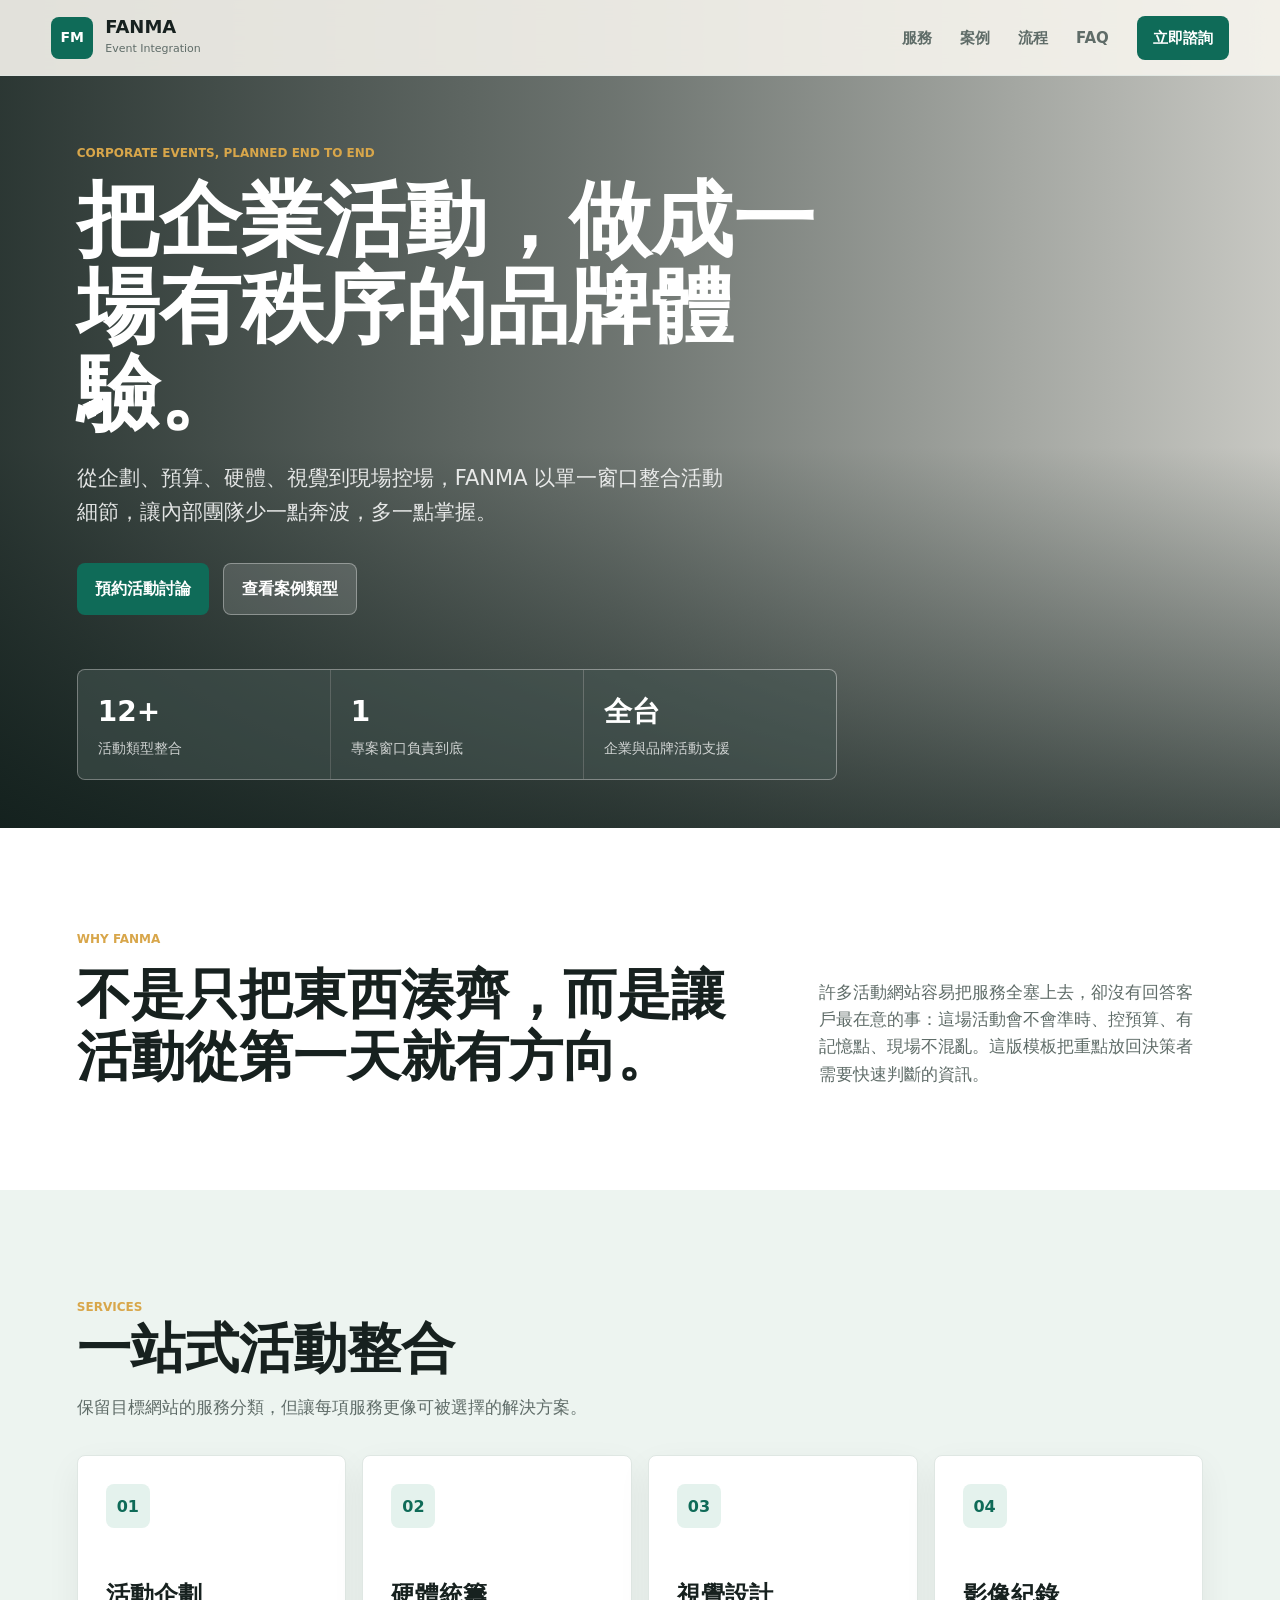
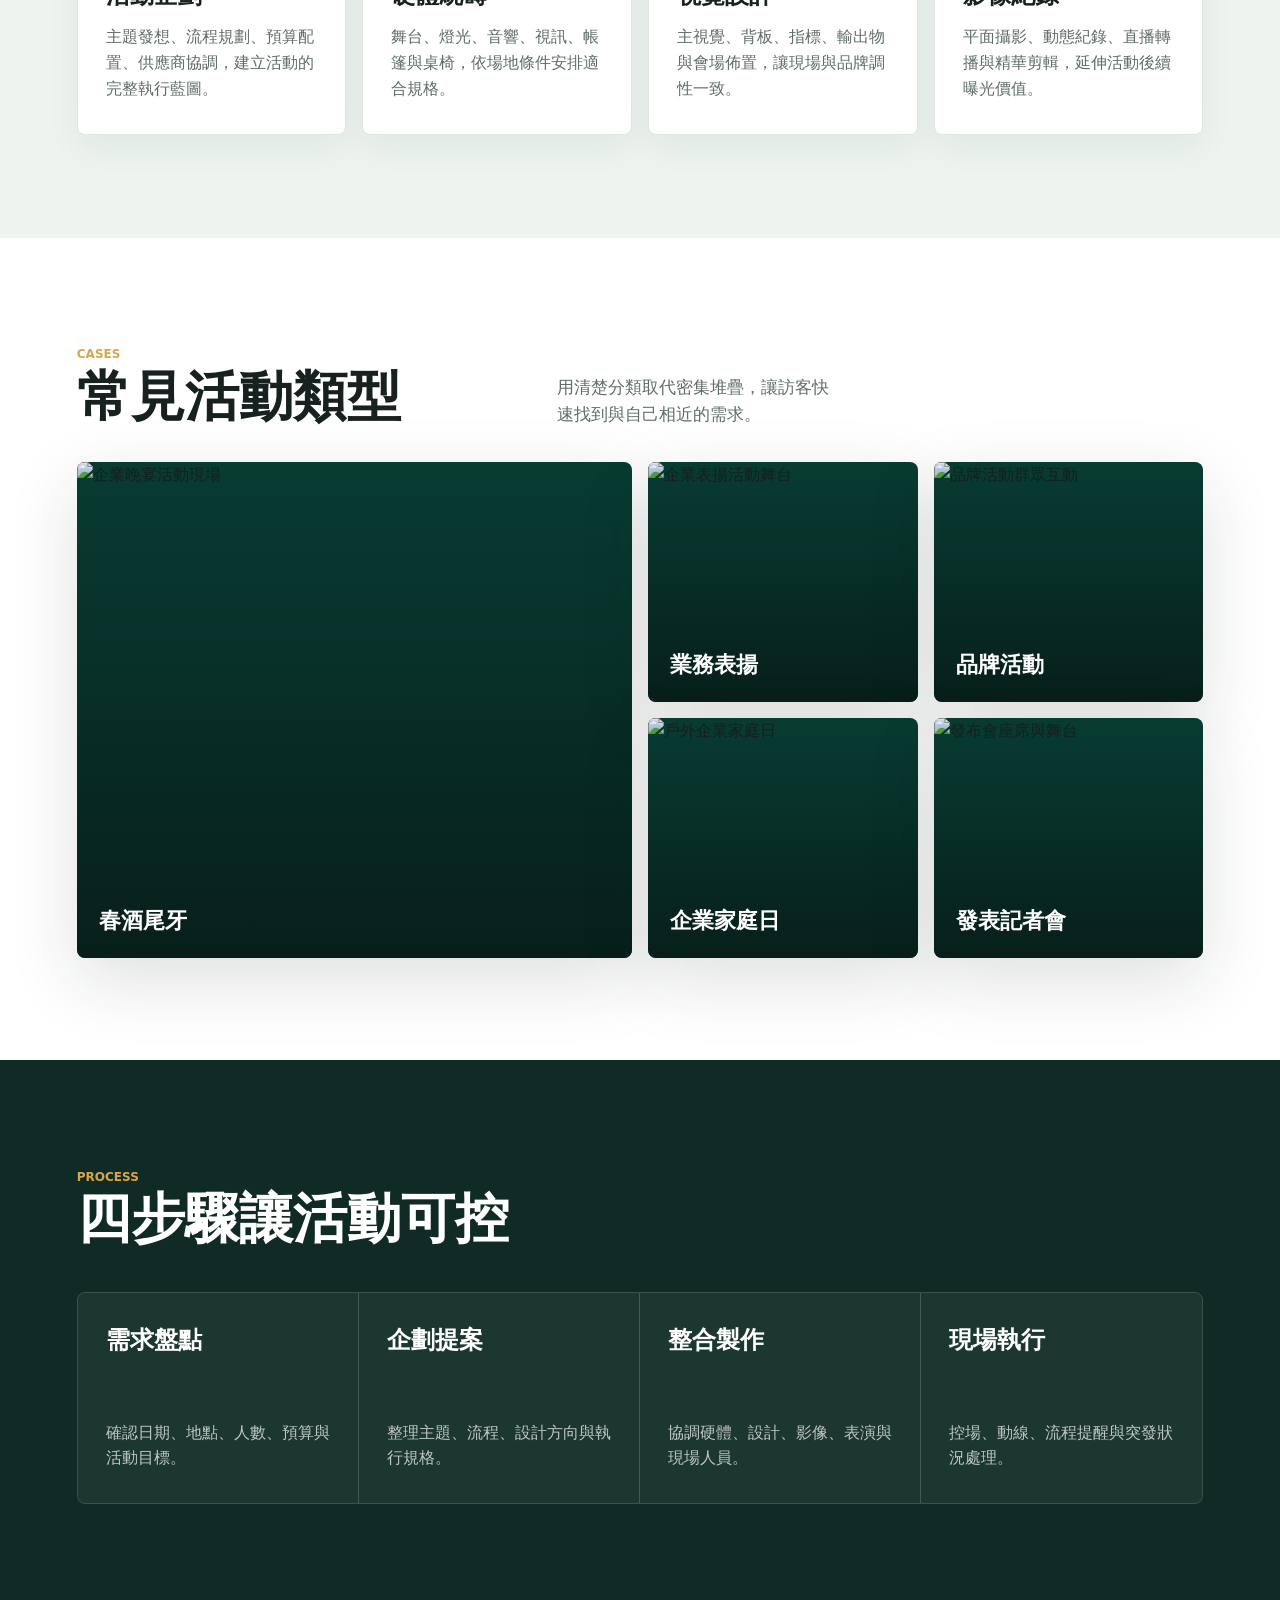
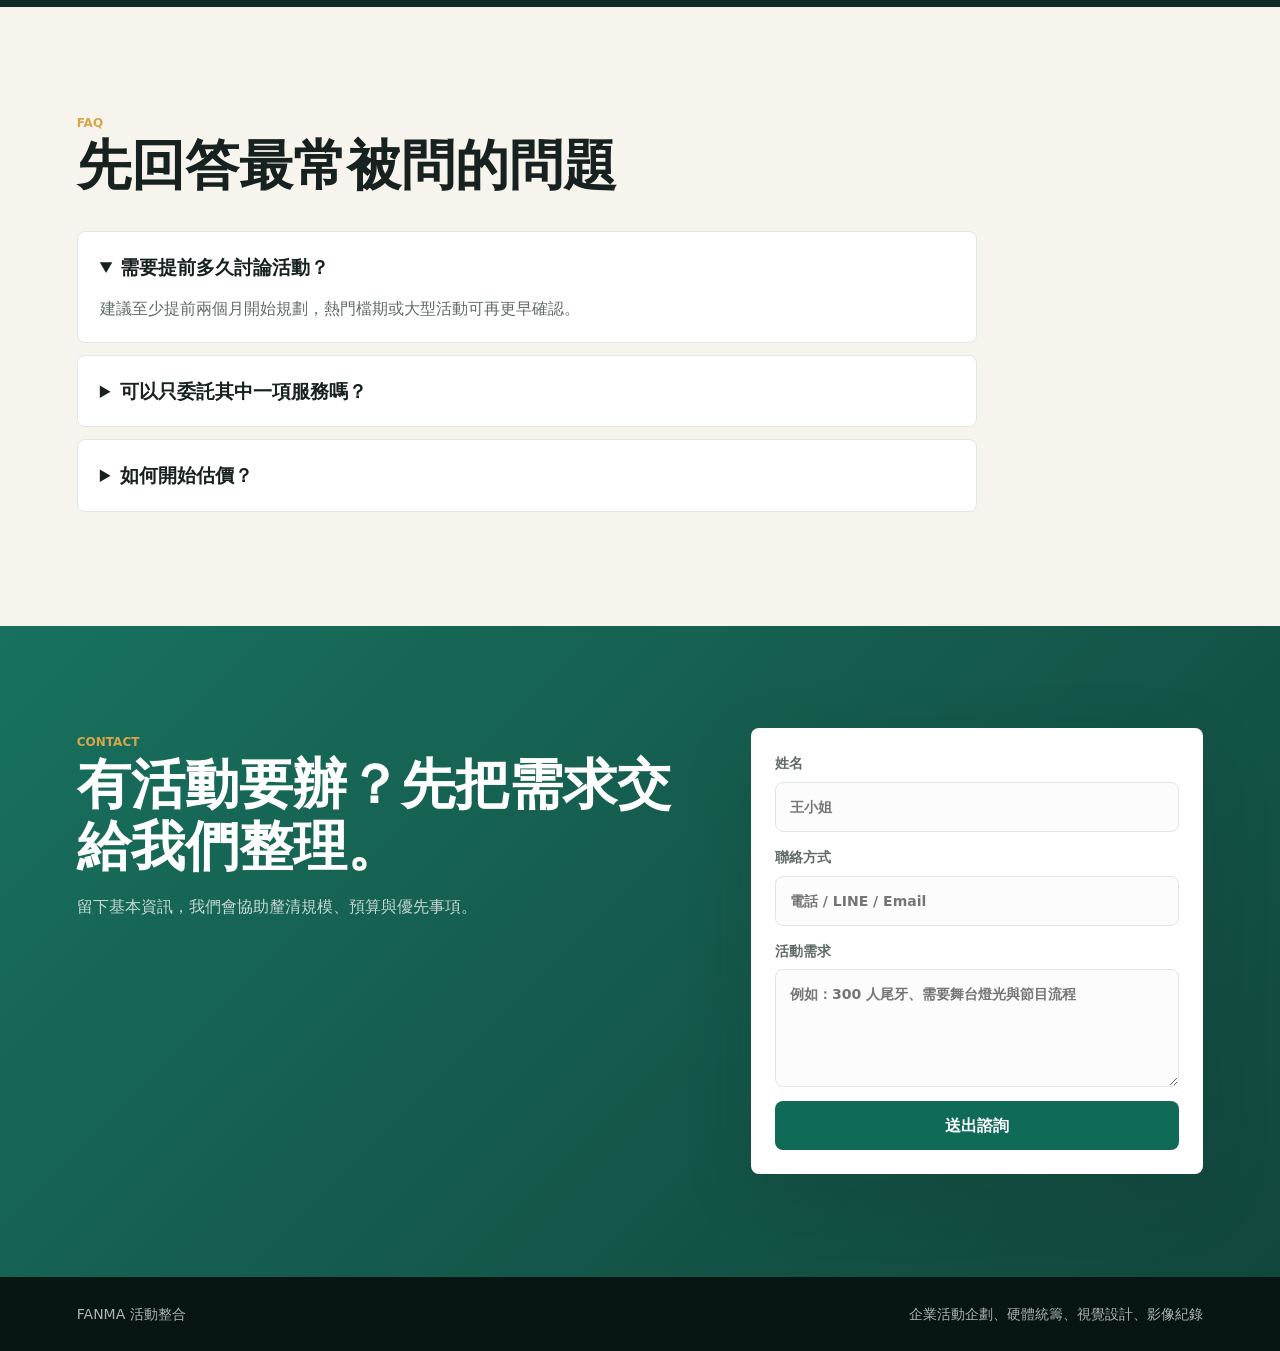
==== index.html @ d851c057 "Initial FANMA landing page" ====
<!doctype html>
<html lang="zh-Hant">
  <head>
    <meta charset="UTF-8" />
    <meta name="viewport" content="width=device-width, initial-scale=1.0" />
    <title>FANMA 活動整合 | 企業活動企劃與現場執行</title>
    <meta
      name="description"
      content="FANMA 活動整合提供企業活動企劃、硬體統籌、視覺設計、影像紀錄與現場執行，一站式協助品牌完成高質感活動。"
    />
    <link rel="preconnect" href="https://images.unsplash.com" />
    <link rel="stylesheet" href="styles.css" />
  </head>
  <body>
    <header class="site-header">
      <a class="brand" href="#top" aria-label="FANMA 首頁">
        <span class="brand-mark">FM</span>
        <span>
          <strong>FANMA</strong>
          <small>Event Integration</small>
        </span>
      </a>
      <button class="menu-toggle" type="button" aria-expanded="false" aria-controls="site-nav">
        <span></span>
        <span></span>
        <span></span>
      </button>
      <nav class="site-nav" id="site-nav">
        <a href="#services">服務</a>
        <a href="#works">案例</a>
        <a href="#process">流程</a>
        <a href="#faq">FAQ</a>
        <a class="nav-cta" href="#contact">立即諮詢</a>
      </nav>
    </header>

    <main id="top">
      <section class="hero">
        <div class="hero-media" aria-hidden="true"></div>
        <div class="hero-overlay"></div>
        <div class="hero-content">
          <p class="eyebrow">Corporate events, planned end to end</p>
          <h1>把企業活動，做成一場有秩序的品牌體驗。</h1>
          <p class="hero-copy">
            從企劃、預算、硬體、視覺到現場控場，FANMA 以單一窗口整合活動細節，讓內部團隊少一點奔波，多一點掌握。
          </p>
          <div class="hero-actions">
            <a class="button primary" href="#contact">預約活動討論</a>
            <a class="button ghost" href="#works">查看案例類型</a>
          </div>
          <dl class="hero-stats">
            <div>
              <dt>12+</dt>
              <dd>活動類型整合</dd>
            </div>
            <div>
              <dt>1</dt>
              <dd>專案窗口負責到底</dd>
            </div>
            <div>
              <dt>全台</dt>
              <dd>企業與品牌活動支援</dd>
            </div>
          </dl>
        </div>
      </section>

      <section class="intro section">
        <div class="section-label">Why FANMA</div>
        <div class="intro-grid">
          <h2>不是只把東西湊齊，而是讓活動從第一天就有方向。</h2>
          <p>
            許多活動網站容易把服務全塞上去，卻沒有回答客戶最在意的事：這場活動會不會準時、控預算、有記憶點、現場不混亂。這版模板把重點放回決策者需要快速判斷的資訊。
          </p>
        </div>
      </section>

      <section class="services section" id="services">
        <div class="section-heading">
          <span class="section-label">Services</span>
          <h2>一站式活動整合</h2>
          <p>保留目標網站的服務分類，但讓每項服務更像可被選擇的解決方案。</p>
        </div>
        <div class="service-grid">
          <article class="service-card">
            <span class="icon">01</span>
            <h3>活動企劃</h3>
            <p>主題發想、流程規劃、預算配置、供應商協調，建立活動的完整執行藍圖。</p>
          </article>
          <article class="service-card">
            <span class="icon">02</span>
            <h3>硬體統籌</h3>
            <p>舞台、燈光、音響、視訊、帳篷與桌椅，依場地條件安排適合規格。</p>
          </article>
          <article class="service-card">
            <span class="icon">03</span>
            <h3>視覺設計</h3>
            <p>主視覺、背板、指標、輸出物與會場佈置，讓現場與品牌調性一致。</p>
          </article>
          <article class="service-card">
            <span class="icon">04</span>
            <h3>影像紀錄</h3>
            <p>平面攝影、動態紀錄、直播轉播與精華剪輯，延伸活動後續曝光價值。</p>
          </article>
        </div>
      </section>

      <section class="works section" id="works">
        <div class="section-heading split">
          <div>
            <span class="section-label">Cases</span>
            <h2>常見活動類型</h2>
          </div>
          <p>用清楚分類取代密集堆疊，讓訪客快速找到與自己相近的需求。</p>
        </div>
        <div class="case-grid">
          <a class="case-card large" href="#contact">
            <img src="https://images.unsplash.com/photo-1511795409834-ef04bbd61622?auto=format&fit=crop&w=1200&q=80" alt="企業晚宴活動現場" />
            <span>春酒尾牙</span>
          </a>
          <a class="case-card" href="#contact">
            <img src="https://images.unsplash.com/photo-1505373877841-8d25f7d46678?auto=format&fit=crop&w=900&q=80" alt="企業表揚活動舞台" />
            <span>業務表揚</span>
          </a>
          <a class="case-card" href="#contact">
            <img src="https://images.unsplash.com/photo-1492684223066-81342ee5ff30?auto=format&fit=crop&w=900&q=80" alt="品牌活動群眾互動" />
            <span>品牌活動</span>
          </a>
          <a class="case-card" href="#contact">
            <img src="https://images.unsplash.com/photo-1528605248644-14dd04022da1?auto=format&fit=crop&w=900&q=80" alt="戶外企業家庭日" />
            <span>企業家庭日</span>
          </a>
          <a class="case-card" href="#contact">
            <img src="https://images.unsplash.com/photo-1540575467063-178a50c2df87?auto=format&fit=crop&w=900&q=80" alt="發布會座席與舞台" />
            <span>發表記者會</span>
          </a>
        </div>
      </section>

      <section class="process section" id="process">
        <div class="section-heading">
          <span class="section-label">Process</span>
          <h2>四步驟讓活動可控</h2>
        </div>
        <ol class="timeline">
          <li>
            <strong>需求盤點</strong>
            <span>確認日期、地點、人數、預算與活動目標。</span>
          </li>
          <li>
            <strong>企劃提案</strong>
            <span>整理主題、流程、設計方向與執行規格。</span>
          </li>
          <li>
            <strong>整合製作</strong>
            <span>協調硬體、設計、影像、表演與現場人員。</span>
          </li>
          <li>
            <strong>現場執行</strong>
            <span>控場、動線、流程提醒與突發狀況處理。</span>
          </li>
        </ol>
      </section>

      <section class="faq section" id="faq">
        <div class="section-heading">
          <span class="section-label">FAQ</span>
          <h2>先回答最常被問的問題</h2>
        </div>
        <div class="faq-list">
          <details open>
            <summary>需要提前多久討論活動？</summary>
            <p>建議至少提前兩個月開始規劃，熱門檔期或大型活動可再更早確認。</p>
          </details>
          <details>
            <summary>可以只委託其中一項服務嗎？</summary>
            <p>可以。可依需求選擇企劃、硬體、設計、影像或現場執行，也能整合成完整專案。</p>
          </details>
          <details>
            <summary>如何開始估價？</summary>
            <p>提供日期、地點、人數、預算範圍與期待效果後，即可安排初步討論。</p>
          </details>
        </div>
      </section>

      <section class="contact" id="contact">
        <div>
          <span class="section-label">Contact</span>
          <h2>有活動要辦？先把需求交給我們整理。</h2>
          <p>留下基本資訊，我們會協助釐清規模、預算與優先事項。</p>
        </div>
        <form class="contact-form">
          <label>
            姓名
            <input type="text" name="name" placeholder="王小姐" />
          </label>
          <label>
            聯絡方式
            <input type="text" name="contact" placeholder="電話 / LINE / Email" />
          </label>
          <label>
            活動需求
            <textarea name="message" rows="4" placeholder="例如：300 人尾牙、需要舞台燈光與節目流程"></textarea>
          </label>
          <button class="button primary" type="button">送出諮詢</button>
        </form>
      </section>
    </main>

    <footer class="site-footer">
      <p>FANMA 活動整合</p>
      <p>企業活動企劃、硬體統籌、視覺設計、影像紀錄</p>
    </footer>

    <script src="script.js"></script>
  </body>
</html>
---- styles.css ----
:root {
  --ink: #17211f;
  --muted: #5f6c68;
  --line: #dfe7e3;
  --paper: #f7f4ee;
  --soft: #edf4f0;
  --green: #0f6b58;
  --green-dark: #083f35;
  --gold: #d8a64a;
  --coral: #d76b56;
  --white: #ffffff;
  --shadow: 0 22px 70px rgba(23, 33, 31, 0.14);
}

* {
  box-sizing: border-box;
}

html {
  scroll-behavior: smooth;
}

body {
  margin: 0;
  color: var(--ink);
  background: var(--paper);
  font-family: "Noto Sans TC", "Microsoft JhengHei", system-ui, sans-serif;
  line-height: 1.6;
}

a {
  color: inherit;
  text-decoration: none;
}

img {
  display: block;
  width: 100%;
}

.site-header {
  position: fixed;
  z-index: 20;
  top: 0;
  left: 0;
  right: 0;
  display: flex;
  align-items: center;
  justify-content: space-between;
  height: 76px;
  padding: 0 clamp(18px, 4vw, 56px);
  background: rgba(247, 244, 238, 0.9);
  border-bottom: 1px solid rgba(223, 231, 227, 0.75);
  backdrop-filter: blur(18px);
}

.brand {
  display: inline-flex;
  align-items: center;
  gap: 12px;
}

.brand-mark {
  display: grid;
  place-items: center;
  width: 42px;
  height: 42px;
  color: var(--white);
  background: var(--green);
  border-radius: 8px;
  font-size: 14px;
  font-weight: 800;
}

.brand strong,
.brand small {
  display: block;
}

.brand strong {
  font-size: 18px;
  line-height: 1;
}

.brand small {
  color: var(--muted);
  font-size: 11px;
  margin-top: 4px;
}

.site-nav {
  display: flex;
  align-items: center;
  gap: 28px;
  color: var(--muted);
  font-size: 15px;
  font-weight: 700;
}

.site-nav a:hover {
  color: var(--green);
}

.nav-cta {
  color: var(--white) !important;
  background: var(--green);
  border-radius: 8px;
  padding: 10px 16px;
}

.menu-toggle {
  display: none;
  width: 42px;
  height: 42px;
  padding: 10px;
  background: var(--white);
  border: 1px solid var(--line);
  border-radius: 8px;
}

.menu-toggle span {
  display: block;
  height: 2px;
  margin: 5px 0;
  background: var(--ink);
}

.hero {
  position: relative;
  min-height: 92vh;
  display: grid;
  align-items: end;
  overflow: hidden;
  padding: 142px clamp(18px, 6vw, 88px) 48px;
}

.hero-media,
.hero-overlay {
  position: absolute;
  inset: 0;
}

.hero-media {
  background-image: url("https://images.unsplash.com/photo-1531058020387-3be344556be6?auto=format&fit=crop&w=1800&q=82");
  background-position: center;
  background-size: cover;
  transform: scale(1.02);
}

.hero-overlay {
  background:
    linear-gradient(90deg, rgba(10, 24, 21, 0.86) 0%, rgba(10, 24, 21, 0.58) 48%, rgba(10, 24, 21, 0.2) 100%),
    linear-gradient(0deg, rgba(10, 24, 21, 0.7), transparent 46%);
}

.hero-content {
  position: relative;
  max-width: 850px;
  color: var(--white);
}

.eyebrow,
.section-label {
  margin: 0 0 14px;
  color: var(--gold);
  font-size: 12px;
  font-weight: 800;
  letter-spacing: 0;
  text-transform: uppercase;
}

.hero h1 {
  max-width: 780px;
  margin: 0;
  font-size: clamp(42px, 7vw, 82px);
  line-height: 1.06;
}

.hero-copy {
  max-width: 650px;
  margin: 24px 0 0;
  color: rgba(255, 255, 255, 0.86);
  font-size: clamp(17px, 2vw, 21px);
}

.hero-actions {
  display: flex;
  flex-wrap: wrap;
  gap: 14px;
  margin-top: 34px;
}

.button {
  display: inline-flex;
  align-items: center;
  justify-content: center;
  min-height: 46px;
  border: 0;
  border-radius: 8px;
  padding: 12px 18px;
  font: inherit;
  font-weight: 800;
  cursor: pointer;
}

.button.primary {
  color: var(--white);
  background: var(--green);
}

.button.ghost {
  color: var(--white);
  background: rgba(255, 255, 255, 0.14);
  border: 1px solid rgba(255, 255, 255, 0.34);
}

.hero-stats {
  display: grid;
  grid-template-columns: repeat(3, minmax(0, 1fr));
  max-width: 760px;
  gap: 1px;
  margin: 54px 0 0;
  background: rgba(255, 255, 255, 0.22);
  border: 1px solid rgba(255, 255, 255, 0.22);
  border-radius: 8px;
  overflow: hidden;
}

.hero-stats div {
  padding: 20px;
  background: rgba(12, 34, 30, 0.42);
}

.hero-stats dt {
  font-size: 28px;
  font-weight: 900;
}

.hero-stats dd {
  margin: 2px 0 0;
  color: rgba(255, 255, 255, 0.76);
  font-size: 14px;
}

.section {
  padding: clamp(64px, 8vw, 112px) clamp(18px, 6vw, 88px);
}

.intro {
  background: var(--white);
}

.intro-grid,
.section-heading.split {
  display: grid;
  grid-template-columns: minmax(0, 1fr) minmax(280px, 0.55fr);
  gap: 44px;
  align-items: end;
}

h2 {
  margin: 0;
  font-size: clamp(30px, 4.8vw, 54px);
  line-height: 1.15;
}

h3 {
  margin: 0;
  font-size: 24px;
  line-height: 1.25;
}

.intro p,
.section-heading p,
.split p {
  margin: 0;
  color: var(--muted);
  font-size: 17px;
}

.section-heading {
  max-width: 760px;
  margin-bottom: 34px;
}

.section-heading p {
  margin-top: 14px;
}

.services {
  background: var(--soft);
}

.service-grid {
  display: grid;
  grid-template-columns: repeat(4, minmax(0, 1fr));
  gap: 16px;
}

.service-card {
  min-height: 280px;
  padding: 28px;
  background: var(--white);
  border: 1px solid var(--line);
  border-radius: 8px;
  box-shadow: 0 12px 34px rgba(23, 33, 31, 0.06);
}

.service-card .icon {
  display: inline-flex;
  align-items: center;
  justify-content: center;
  width: 44px;
  height: 44px;
  margin-bottom: 52px;
  color: var(--green);
  background: #e4f2ed;
  border-radius: 8px;
  font-weight: 900;
}

.service-card p {
  margin: 14px 0 0;
  color: var(--muted);
}

.works {
  background: var(--white);
}

.case-grid {
  display: grid;
  grid-template-columns: repeat(4, minmax(0, 1fr));
  grid-auto-rows: 240px;
  gap: 16px;
}

.case-card {
  position: relative;
  overflow: hidden;
  border-radius: 8px;
  background: var(--green-dark);
  box-shadow: var(--shadow);
}

.case-card.large {
  grid-column: span 2;
  grid-row: span 2;
}

.case-card::after {
  content: "";
  position: absolute;
  inset: 0;
  background: linear-gradient(0deg, rgba(7, 22, 19, 0.78), rgba(7, 22, 19, 0.08));
}

.case-card img {
  height: 100%;
  object-fit: cover;
  transition: transform 0.5s ease;
}

.case-card:hover img {
  transform: scale(1.06);
}

.case-card span {
  position: absolute;
  z-index: 2;
  left: 22px;
  right: 22px;
  bottom: 20px;
  color: var(--white);
  font-size: 22px;
  font-weight: 900;
}

.process {
  background: #102b25;
  color: var(--white);
}

.process .section-label {
  color: var(--gold);
}

.timeline {
  display: grid;
  grid-template-columns: repeat(4, minmax(0, 1fr));
  gap: 0;
  padding: 0;
  margin: 42px 0 0;
  list-style: none;
  border: 1px solid rgba(255, 255, 255, 0.18);
  border-radius: 8px;
  overflow: hidden;
}

.timeline li {
  min-height: 210px;
  padding: 28px;
  border-right: 1px solid rgba(255, 255, 255, 0.18);
  background: rgba(255, 255, 255, 0.05);
}

.timeline li:last-child {
  border-right: 0;
}

.timeline strong,
.timeline span {
  display: block;
}

.timeline strong {
  font-size: 24px;
}

.timeline span {
  margin-top: 60px;
  color: rgba(255, 255, 255, 0.72);
}

.faq {
  background: var(--paper);
}

.faq-list {
  max-width: 900px;
}

details {
  background: var(--white);
  border: 1px solid var(--line);
  border-radius: 8px;
  margin-bottom: 12px;
  padding: 20px 22px;
}

summary {
  cursor: pointer;
  font-size: 19px;
  font-weight: 900;
}

details p {
  margin: 14px 0 0;
  color: var(--muted);
}

.contact {
  display: grid;
  grid-template-columns: minmax(0, 0.9fr) minmax(320px, 0.65fr);
  gap: 48px;
  padding: clamp(64px, 8vw, 112px) clamp(18px, 6vw, 88px);
  color: var(--white);
  background:
    linear-gradient(135deg, rgba(15, 107, 88, 0.96), rgba(8, 63, 53, 0.96)),
    url("https://images.unsplash.com/photo-1551818255-e6e10975bc17?auto=format&fit=crop&w=1600&q=80") center/cover;
}

.contact h2 {
  max-width: 720px;
}

.contact p {
  max-width: 560px;
  color: rgba(255, 255, 255, 0.75);
}

.contact-form {
  display: grid;
  gap: 14px;
  padding: 24px;
  color: var(--ink);
  background: var(--white);
  border-radius: 8px;
  box-shadow: var(--shadow);
}

label {
  display: grid;
  gap: 7px;
  color: var(--muted);
  font-size: 14px;
  font-weight: 800;
}

input,
textarea {
  width: 100%;
  border: 1px solid var(--line);
  border-radius: 8px;
  padding: 13px 14px;
  color: var(--ink);
  background: #fbfcfb;
  font: inherit;
}

textarea {
  resize: vertical;
}

.site-footer {
  display: flex;
  justify-content: space-between;
  gap: 20px;
  padding: 26px clamp(18px, 6vw, 88px);
  color: rgba(255, 255, 255, 0.68);
  background: #071613;
  font-size: 14px;
}

.site-footer p {
  margin: 0;
}

@media (max-width: 980px) {
  .menu-toggle {
    display: block;
  }

  .site-nav {
    position: fixed;
    top: 76px;
    left: 14px;
    right: 14px;
    display: none;
    flex-direction: column;
    align-items: stretch;
    gap: 0;
    padding: 10px;
    background: var(--white);
    border: 1px solid var(--line);
    border-radius: 8px;
    box-shadow: var(--shadow);
  }

  .site-nav.is-open {
    display: flex;
  }

  .site-nav a {
    padding: 12px;
  }

  .nav-cta {
    text-align: center;
  }

  .intro-grid,
  .section-heading.split,
  .contact {
    grid-template-columns: 1fr;
  }

  .service-grid,
  .timeline {
    grid-template-columns: repeat(2, minmax(0, 1fr));
  }

  .timeline li:nth-child(2) {
    border-right: 0;
  }

  .case-grid {
    grid-template-columns: repeat(2, minmax(0, 1fr));
  }
}

@media (max-width: 640px) {
  .site-header {
    height: 68px;
  }

  .site-nav {
    top: 68px;
  }

  .hero {
    min-height: 88vh;
    padding-top: 116px;
  }

  .hero-stats,
  .service-grid,
  .timeline,
  .case-grid {
    grid-template-columns: 1fr;
  }

  .hero-stats div,
  .timeline li {
    min-height: auto;
  }

  .case-grid {
    grid-auto-rows: 230px;
  }

  .case-card.large {
    grid-column: auto;
    grid-row: auto;
  }

  .timeline li,
  .timeline li:nth-child(2) {
    border-right: 0;
    border-bottom: 1px solid rgba(255, 255, 255, 0.18);
  }

  .timeline li:last-child {
    border-bottom: 0;
  }

  .timeline span {
    margin-top: 28px;
  }

  .site-footer {
    display: block;
  }

  .site-footer p + p {
    margin-top: 6px;
  }
}
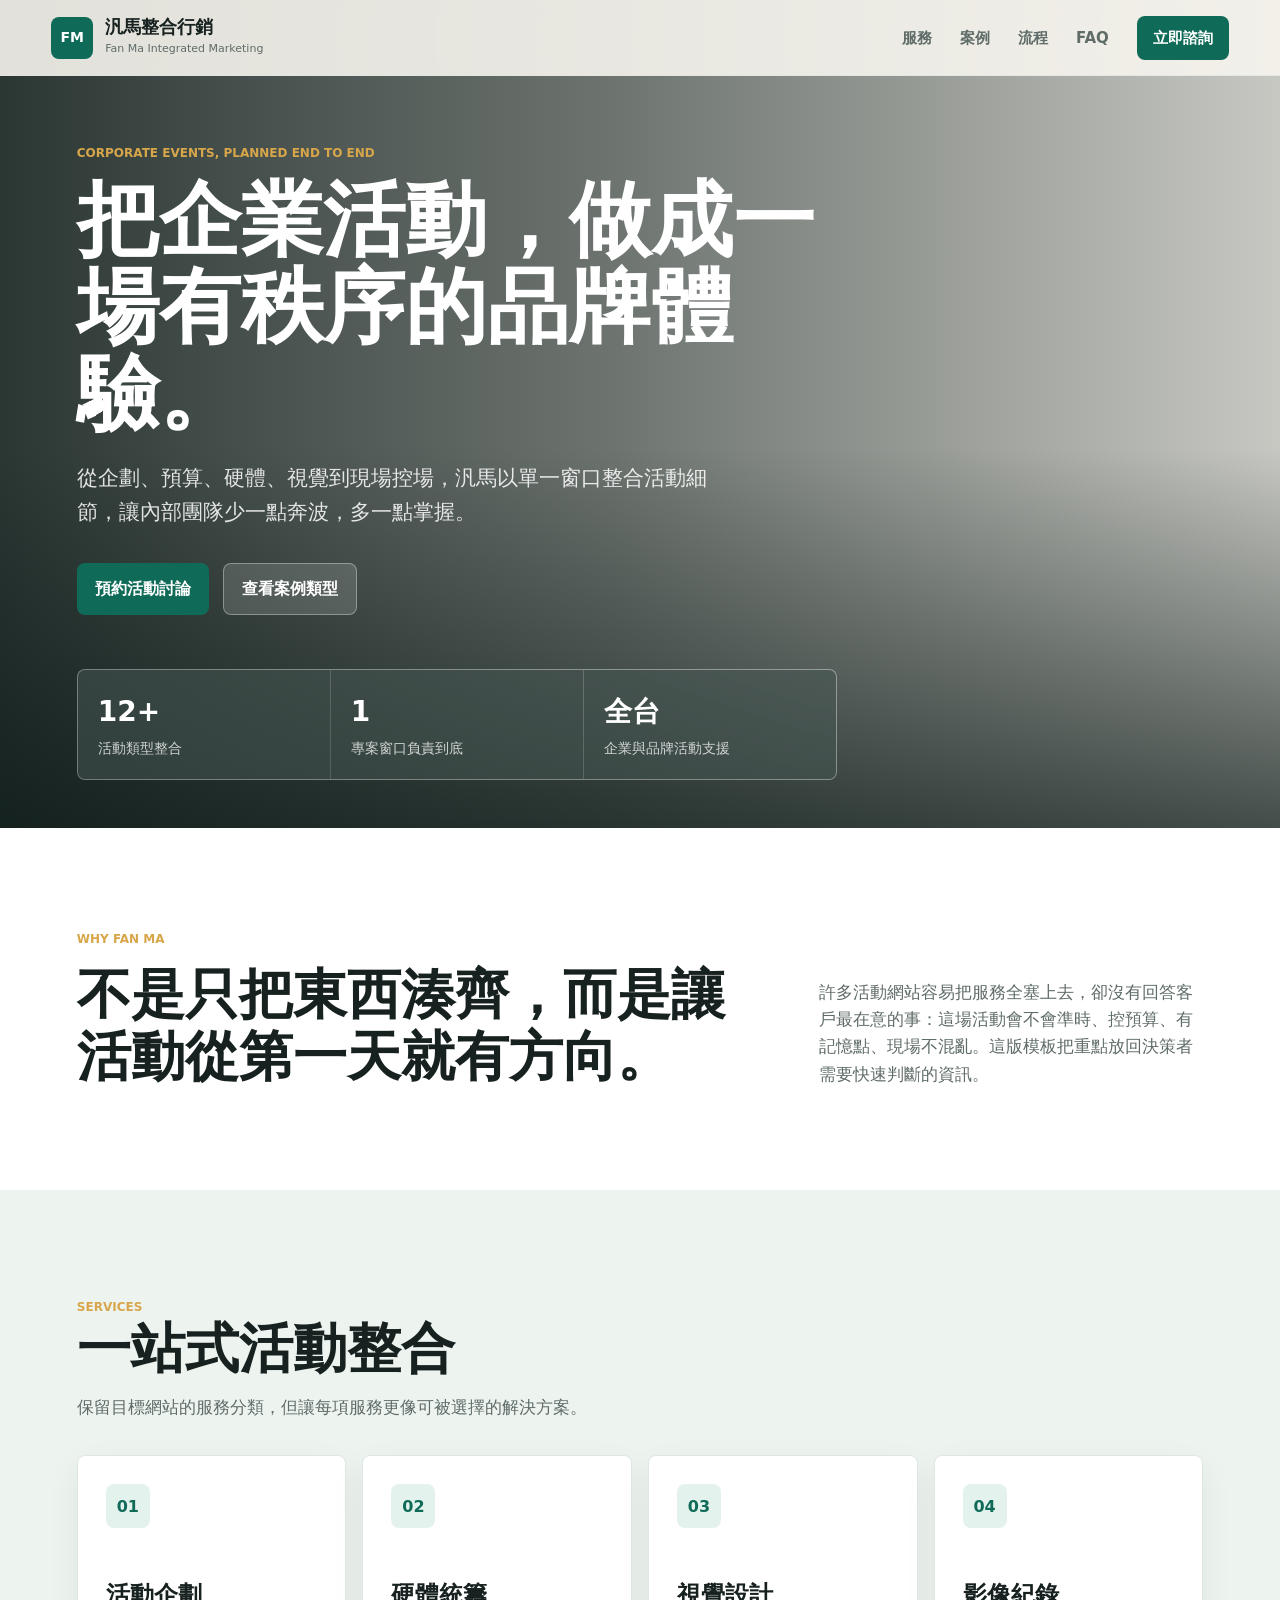
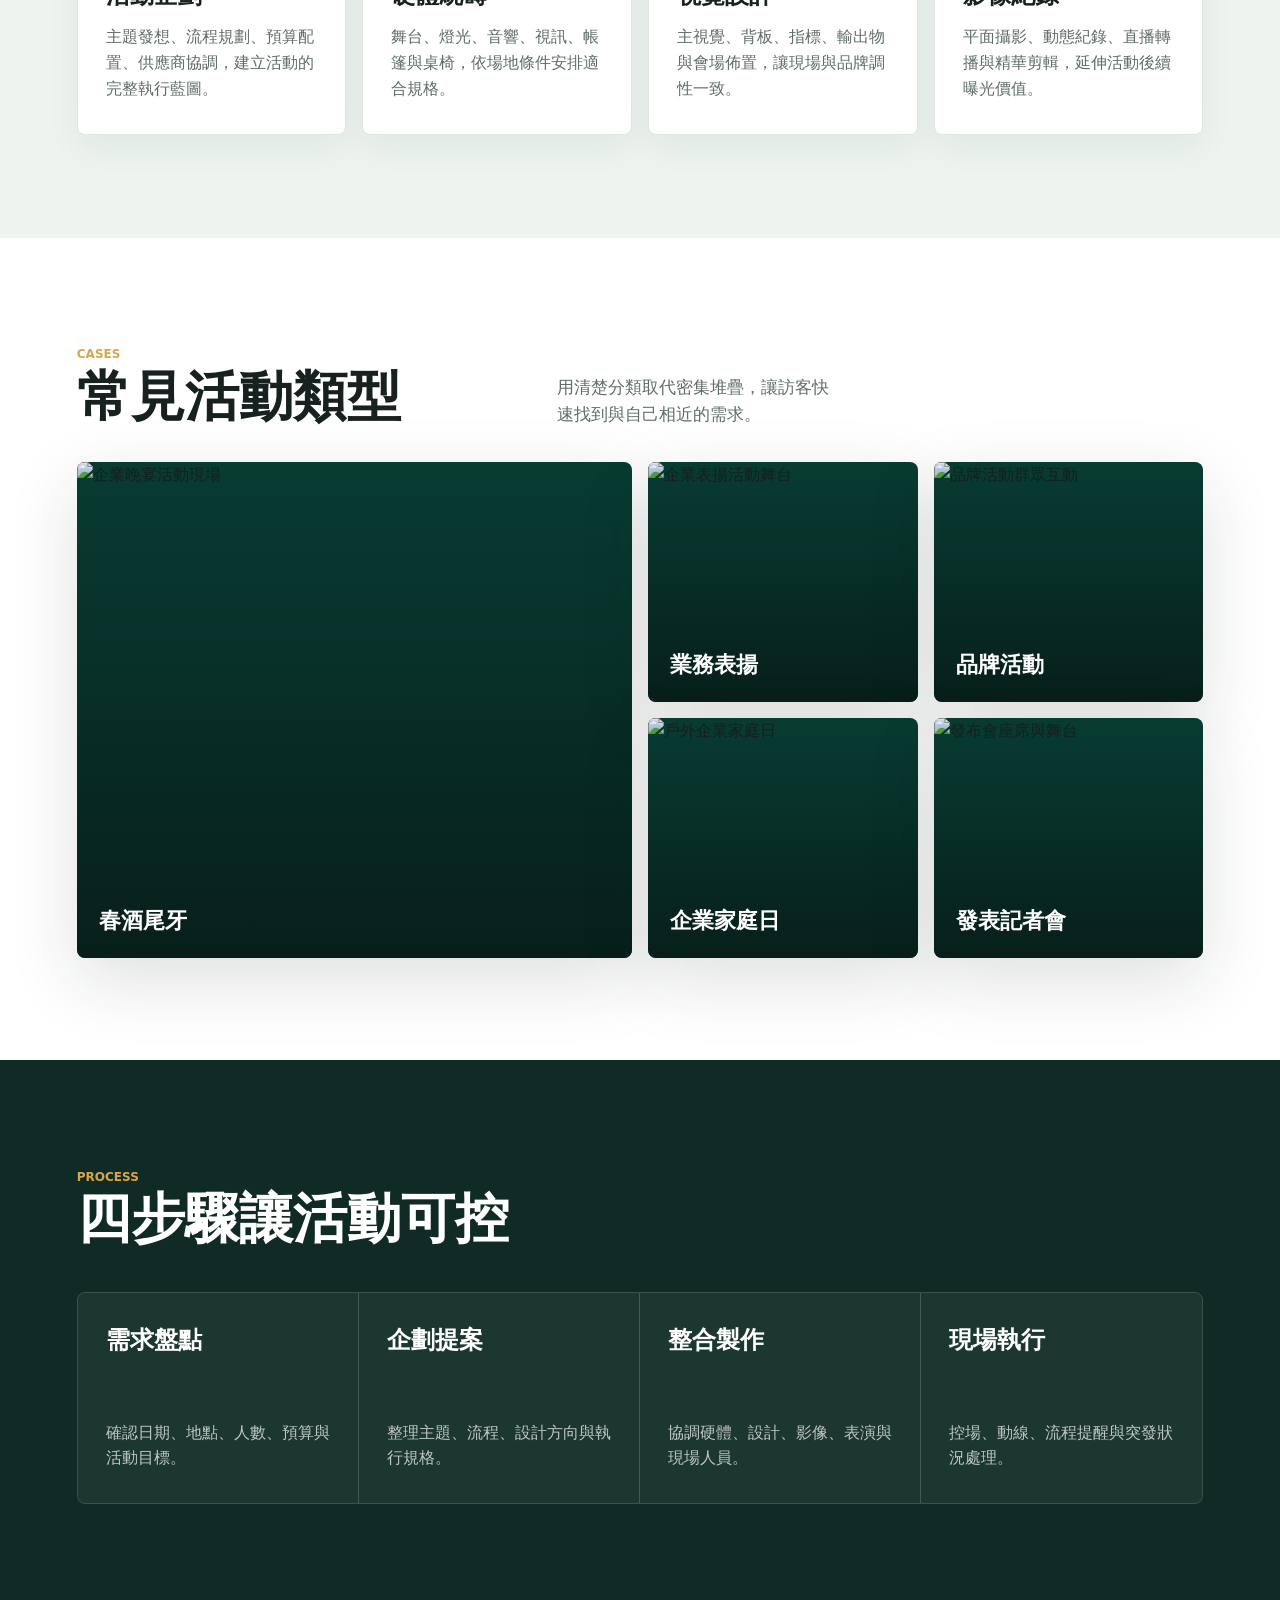
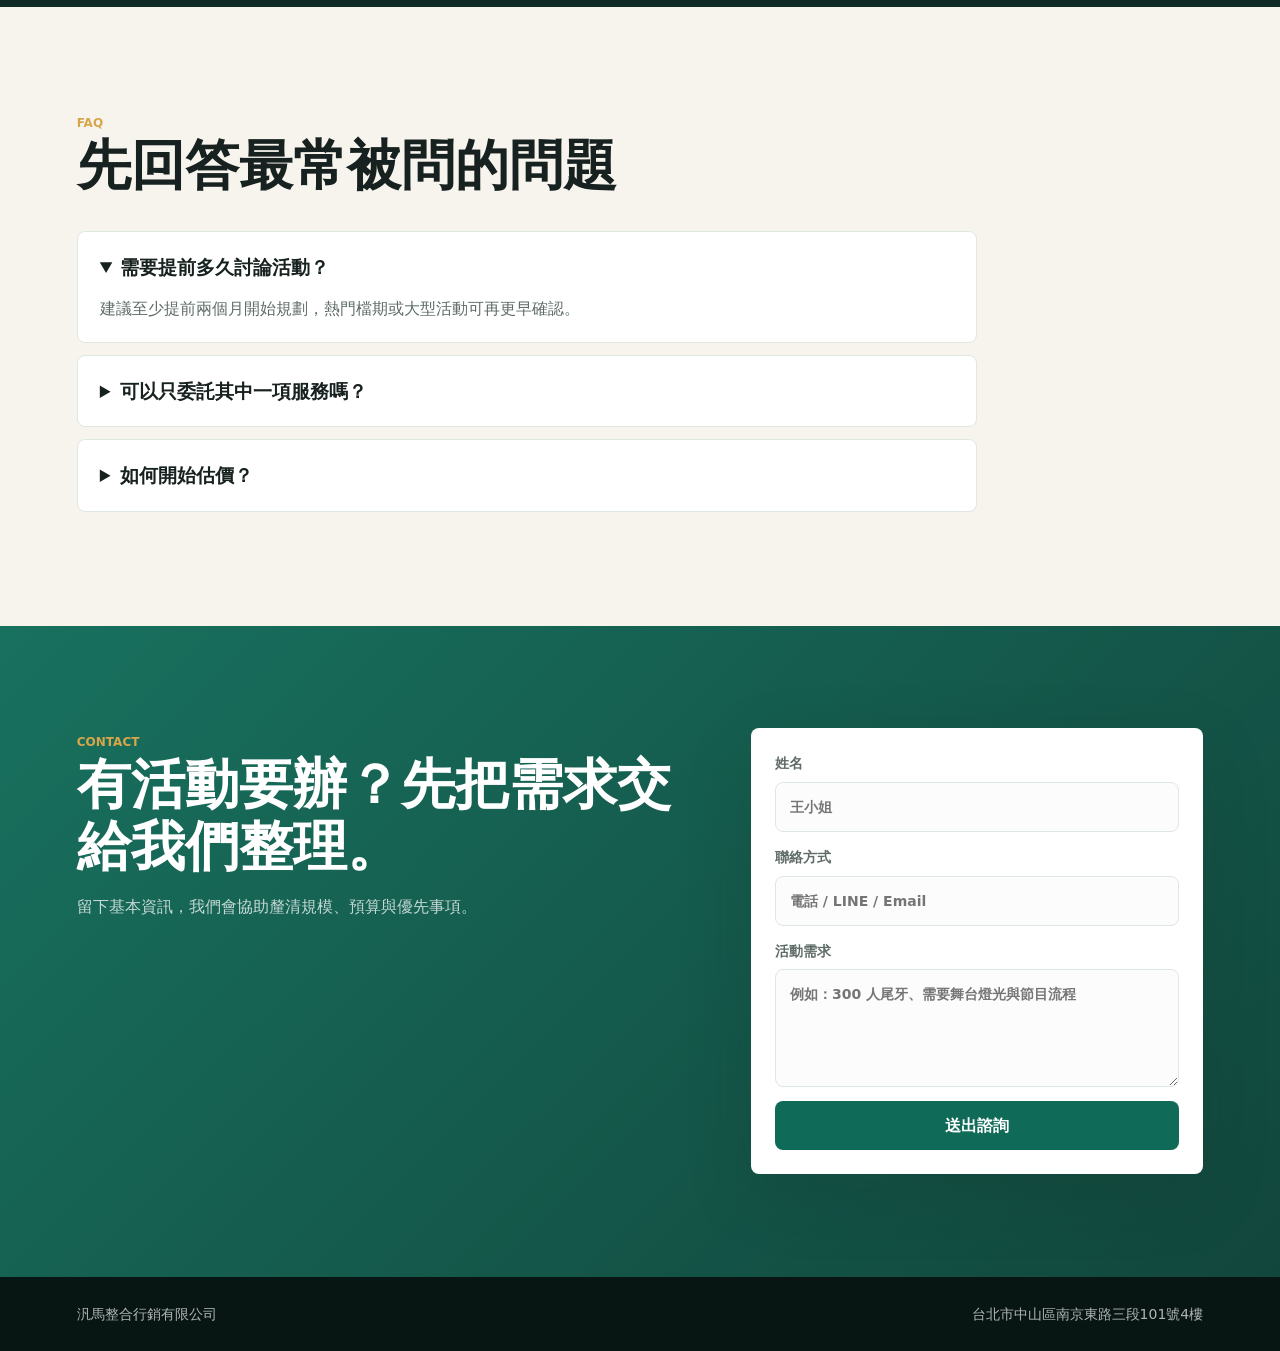
==== commit 7bb3fa44: "Update company identity" ====
--- a/index.html
+++ b/index.html
@@ -3,21 +3,21 @@
   <head>
     <meta charset="UTF-8" />
     <meta name="viewport" content="width=device-width, initial-scale=1.0" />
-    <title>FANMA 活動整合 | 企業活動企劃與現場執行</title>
+    <title>汎馬整合行銷有限公司 | Fan Ma Integrated Marketing</title>
     <meta
       name="description"
-      content="FANMA 活動整合提供企業活動企劃、硬體統籌、視覺設計、影像紀錄與現場執行，一站式協助品牌完成高質感活動。"
+      content="汎馬整合行銷有限公司提供企業活動企劃、硬體統籌、視覺設計、影像紀錄與現場執行，一站式協助品牌完成高質感活動。"
     />
     <link rel="preconnect" href="https://images.unsplash.com" />
     <link rel="stylesheet" href="styles.css" />
   </head>
   <body>
     <header class="site-header">
-      <a class="brand" href="#top" aria-label="FANMA 首頁">
+      <a class="brand" href="#top" aria-label="汎馬整合行銷有限公司首頁">
         <span class="brand-mark">FM</span>
         <span>
-          <strong>FANMA</strong>
-          <small>Event Integration</small>
+          <strong>汎馬整合行銷</strong>
+          <small>Fan Ma Integrated Marketing</small>
         </span>
       </a>
       <button class="menu-toggle" type="button" aria-expanded="false" aria-controls="site-nav">
@@ -42,7 +42,7 @@
           <p class="eyebrow">Corporate events, planned end to end</p>
           <h1>把企業活動，做成一場有秩序的品牌體驗。</h1>
           <p class="hero-copy">
-            從企劃、預算、硬體、視覺到現場控場，FANMA 以單一窗口整合活動細節，讓內部團隊少一點奔波，多一點掌握。
+            從企劃、預算、硬體、視覺到現場控場，汎馬以單一窗口整合活動細節，讓內部團隊少一點奔波，多一點掌握。
           </p>
           <div class="hero-actions">
             <a class="button primary" href="#contact">預約活動討論</a>
@@ -66,7 +66,7 @@
       </section>
 
       <section class="intro section">
-        <div class="section-label">Why FANMA</div>
+        <div class="section-label">Why Fan Ma</div>
         <div class="intro-grid">
           <h2>不是只把東西湊齊，而是讓活動從第一天就有方向。</h2>
           <p>
@@ -208,8 +208,8 @@
     </main>
 
     <footer class="site-footer">
-      <p>FANMA 活動整合</p>
-      <p>企業活動企劃、硬體統籌、視覺設計、影像紀錄</p>
+      <p>汎馬整合行銷有限公司</p>
+      <p>台北市中山區南京東路三段101號4樓</p>
     </footer>
 
     <script src="script.js"></script>
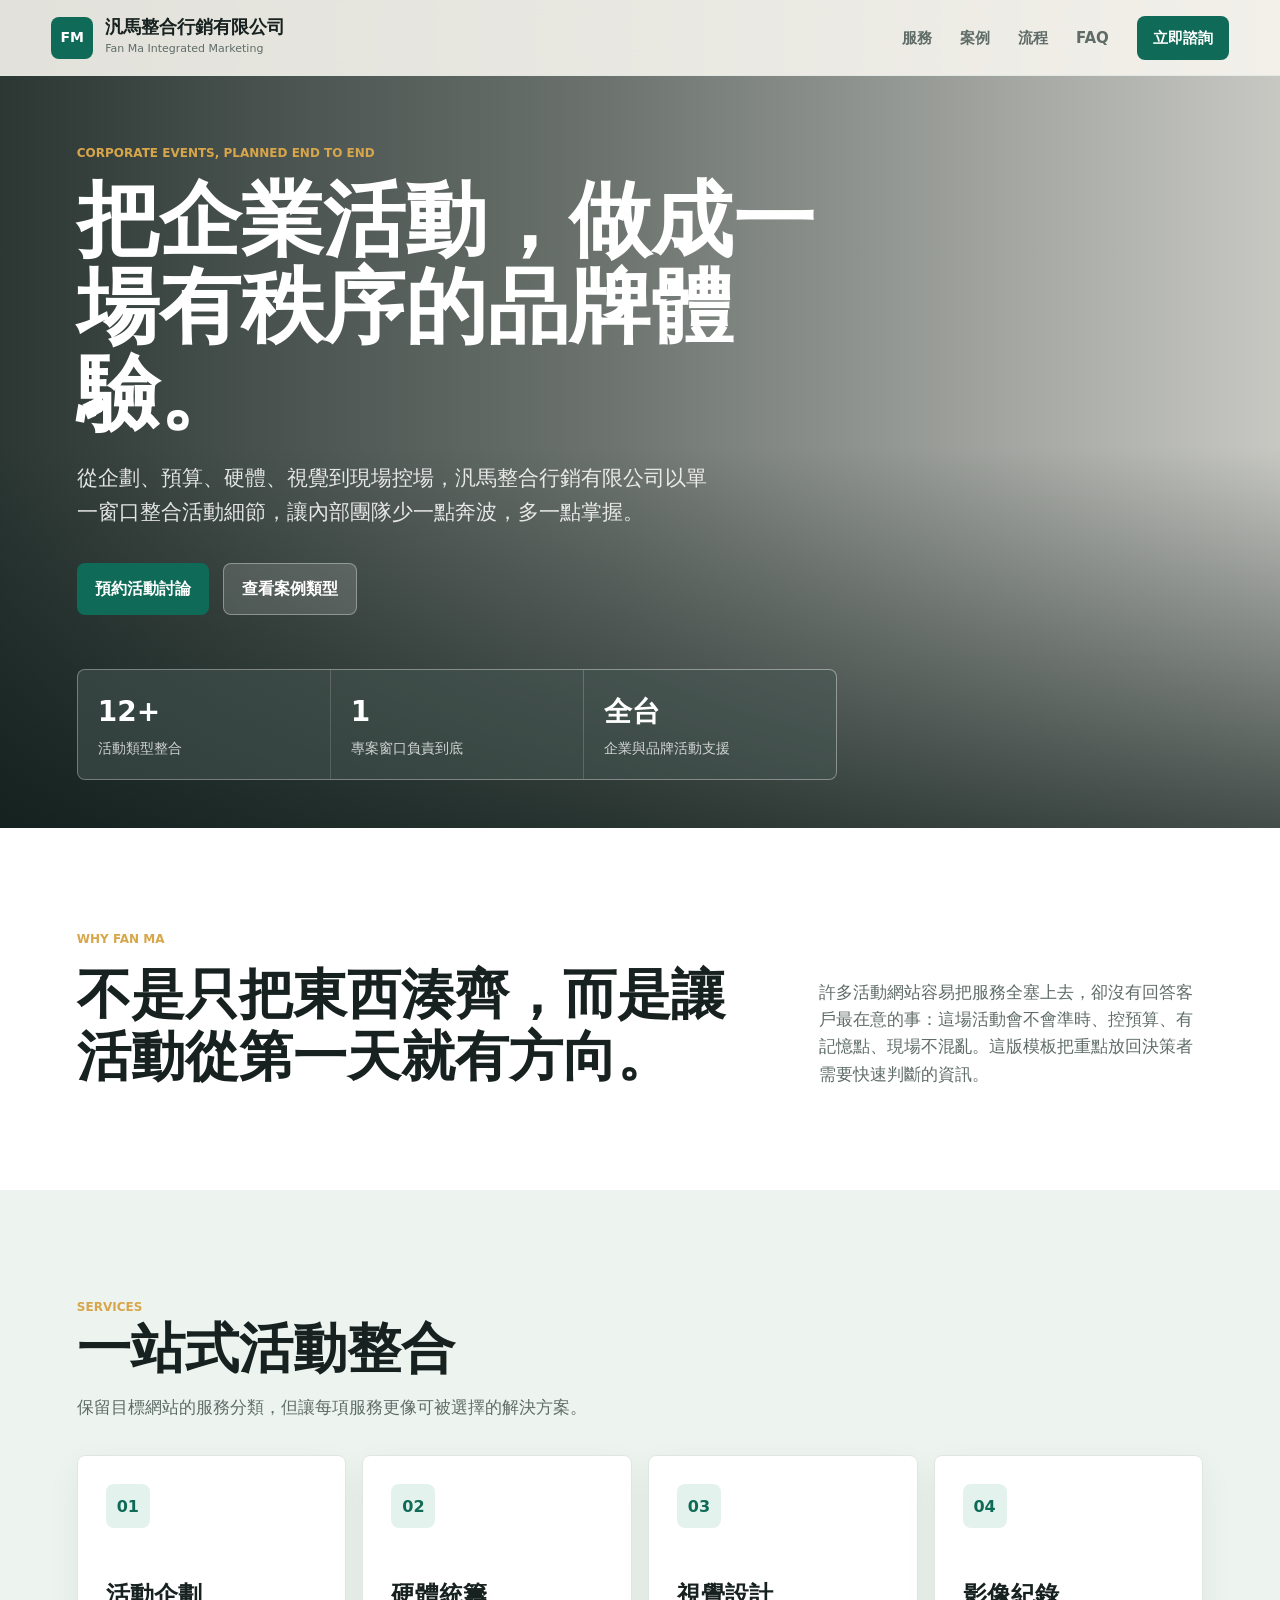
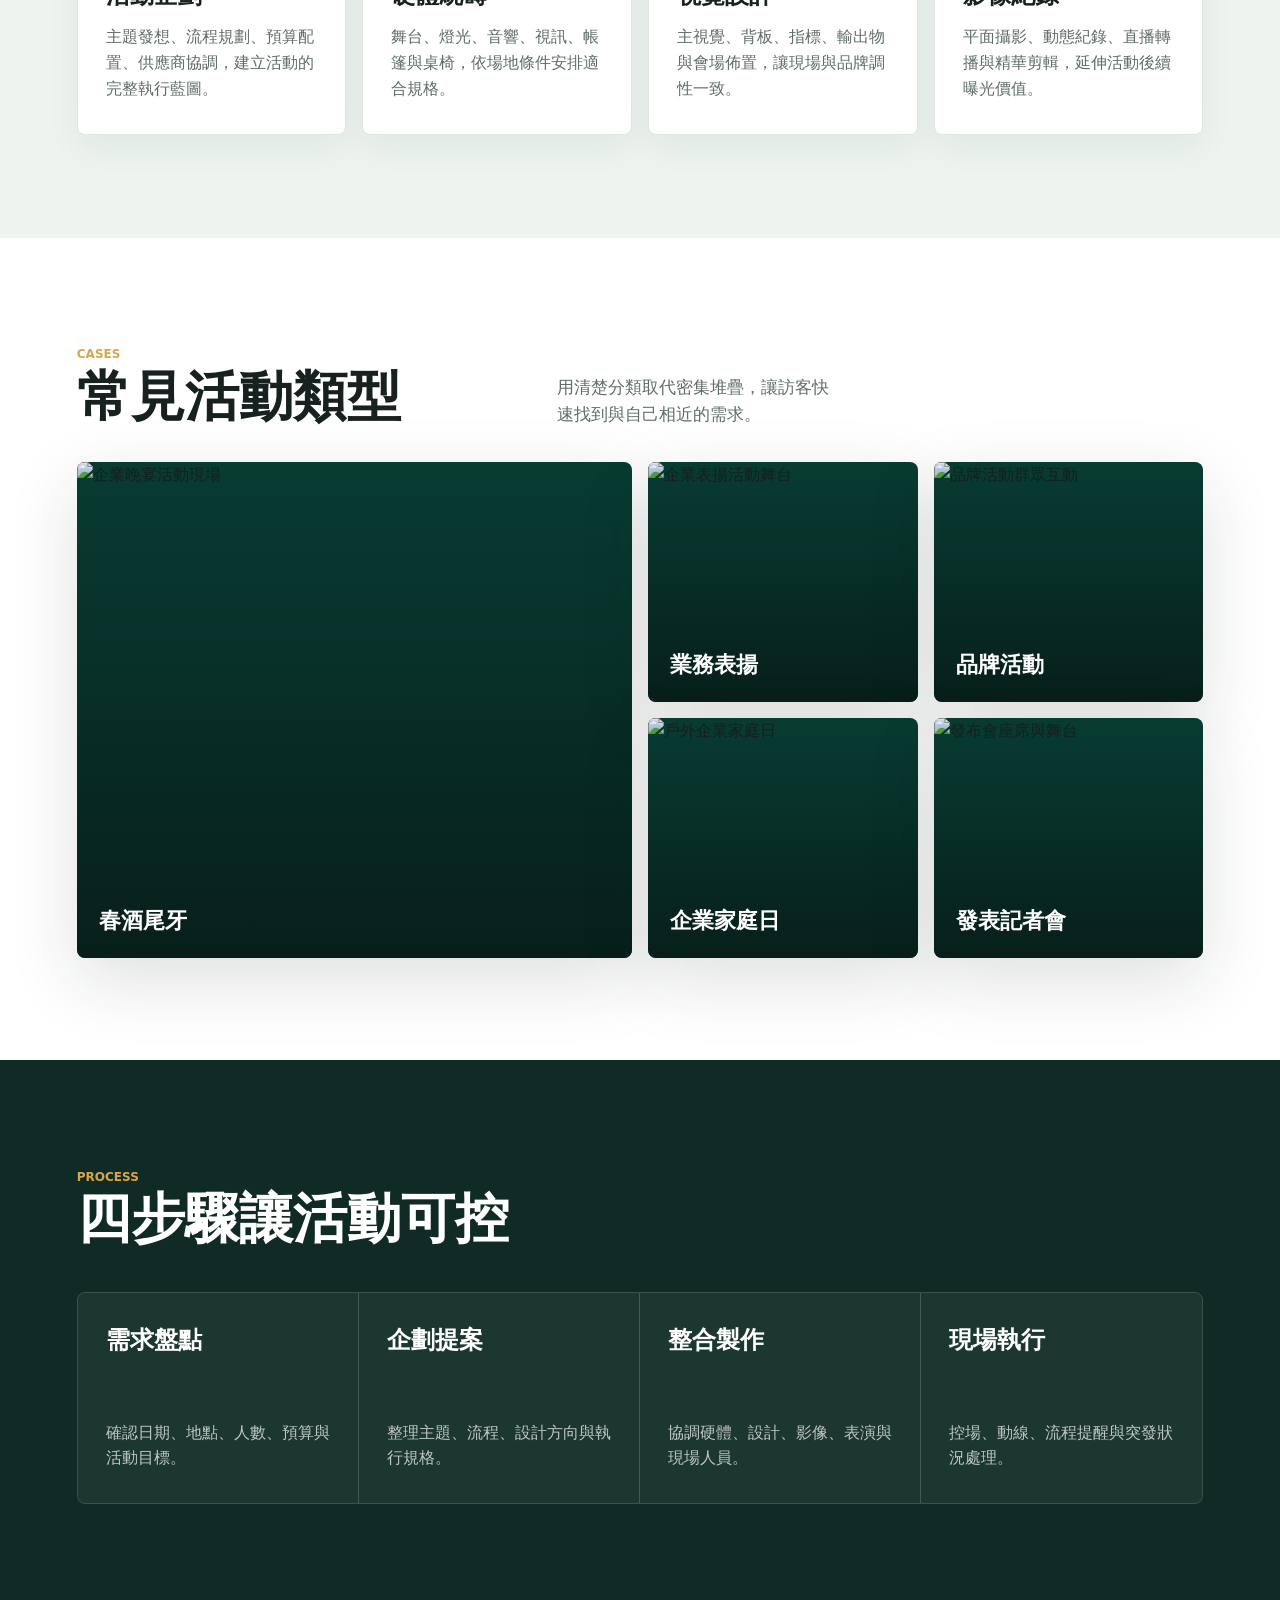
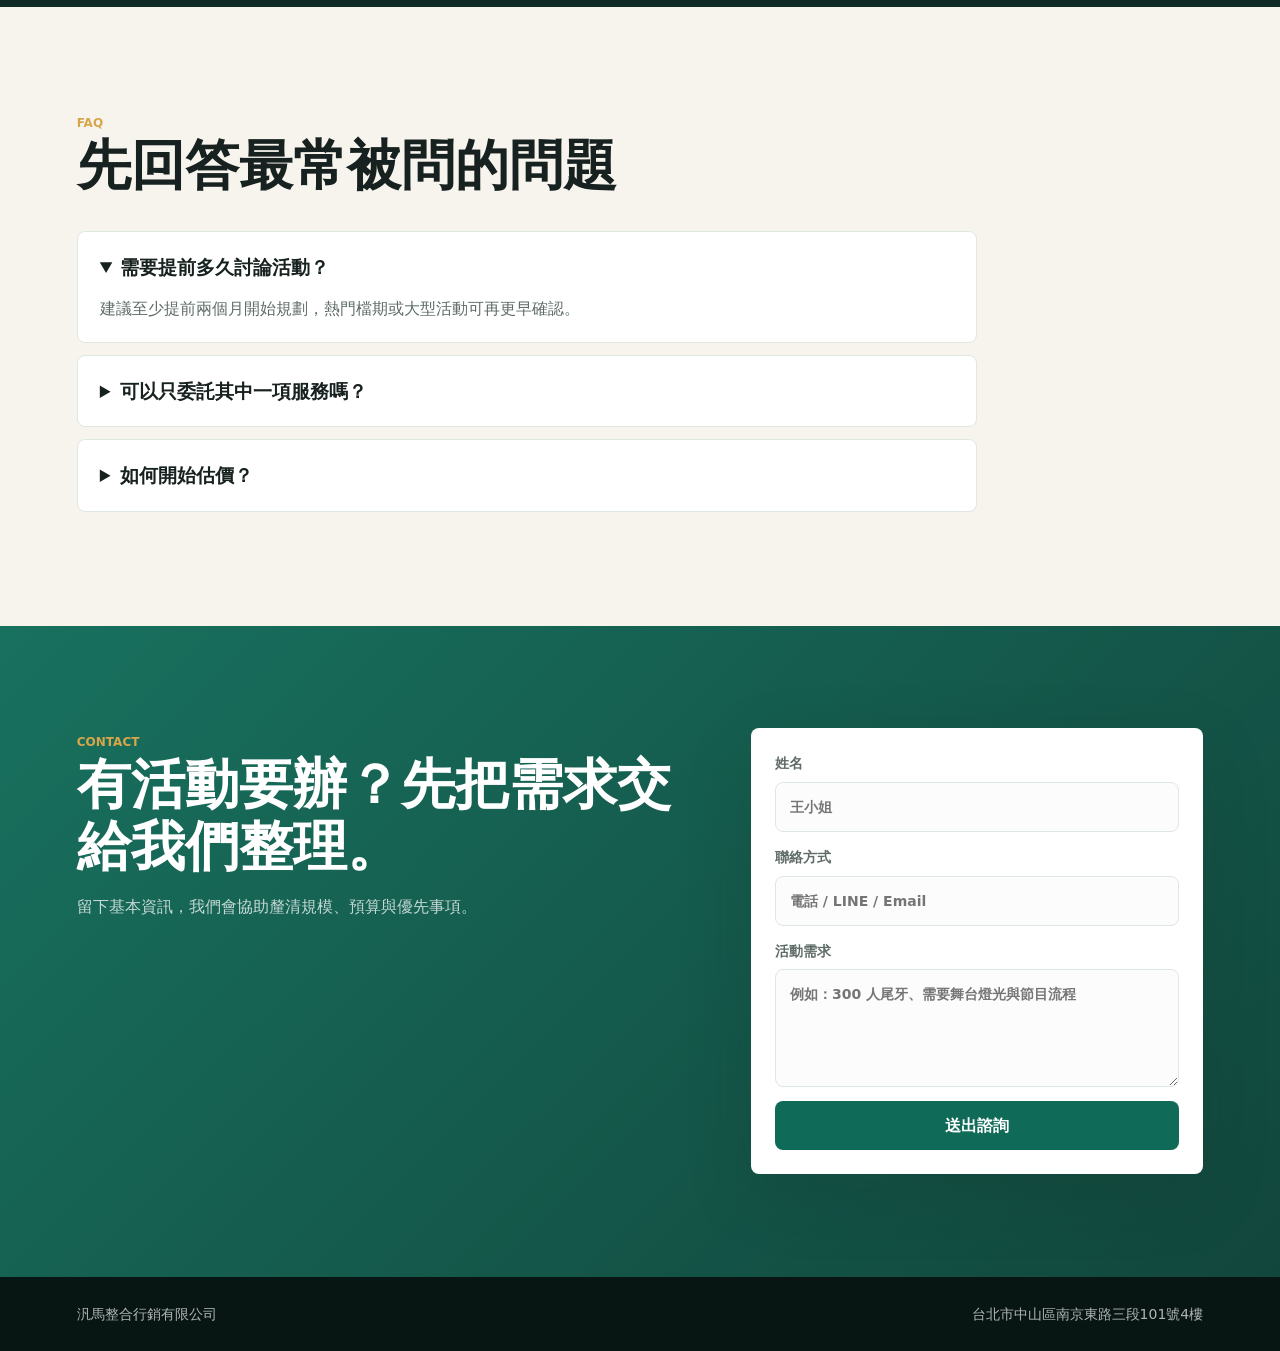
==== commit 08e143bb: "Align company information" ====
--- a/index.html
+++ b/index.html
@@ -16,7 +16,7 @@
       <a class="brand" href="#top" aria-label="汎馬整合行銷有限公司首頁">
         <span class="brand-mark">FM</span>
         <span>
-          <strong>汎馬整合行銷</strong>
+          <strong>汎馬整合行銷有限公司</strong>
           <small>Fan Ma Integrated Marketing</small>
         </span>
       </a>
@@ -42,7 +42,7 @@
           <p class="eyebrow">Corporate events, planned end to end</p>
           <h1>把企業活動，做成一場有秩序的品牌體驗。</h1>
           <p class="hero-copy">
-            從企劃、預算、硬體、視覺到現場控場，汎馬以單一窗口整合活動細節，讓內部團隊少一點奔波，多一點掌握。
+            從企劃、預算、硬體、視覺到現場控場，汎馬整合行銷有限公司以單一窗口整合活動細節，讓內部團隊少一點奔波，多一點掌握。
           </p>
           <div class="hero-actions">
             <a class="button primary" href="#contact">預約活動討論</a>
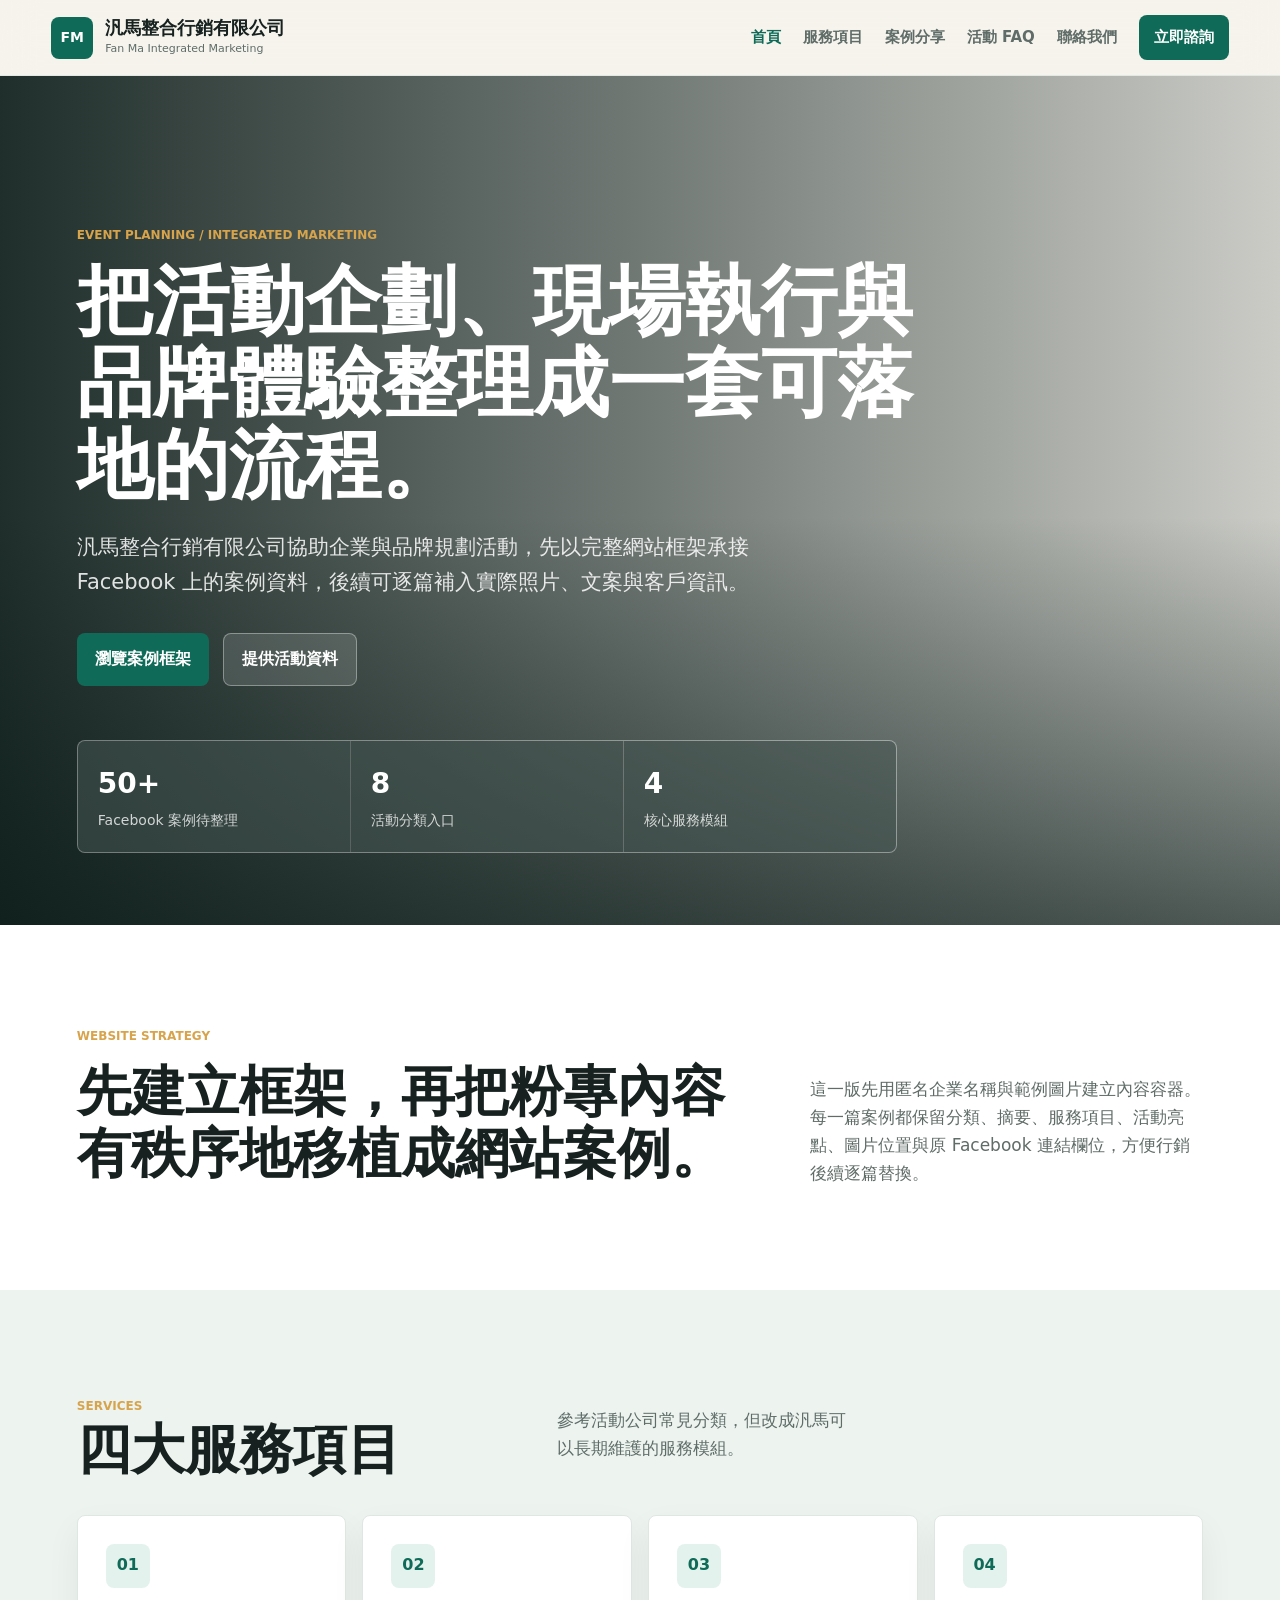
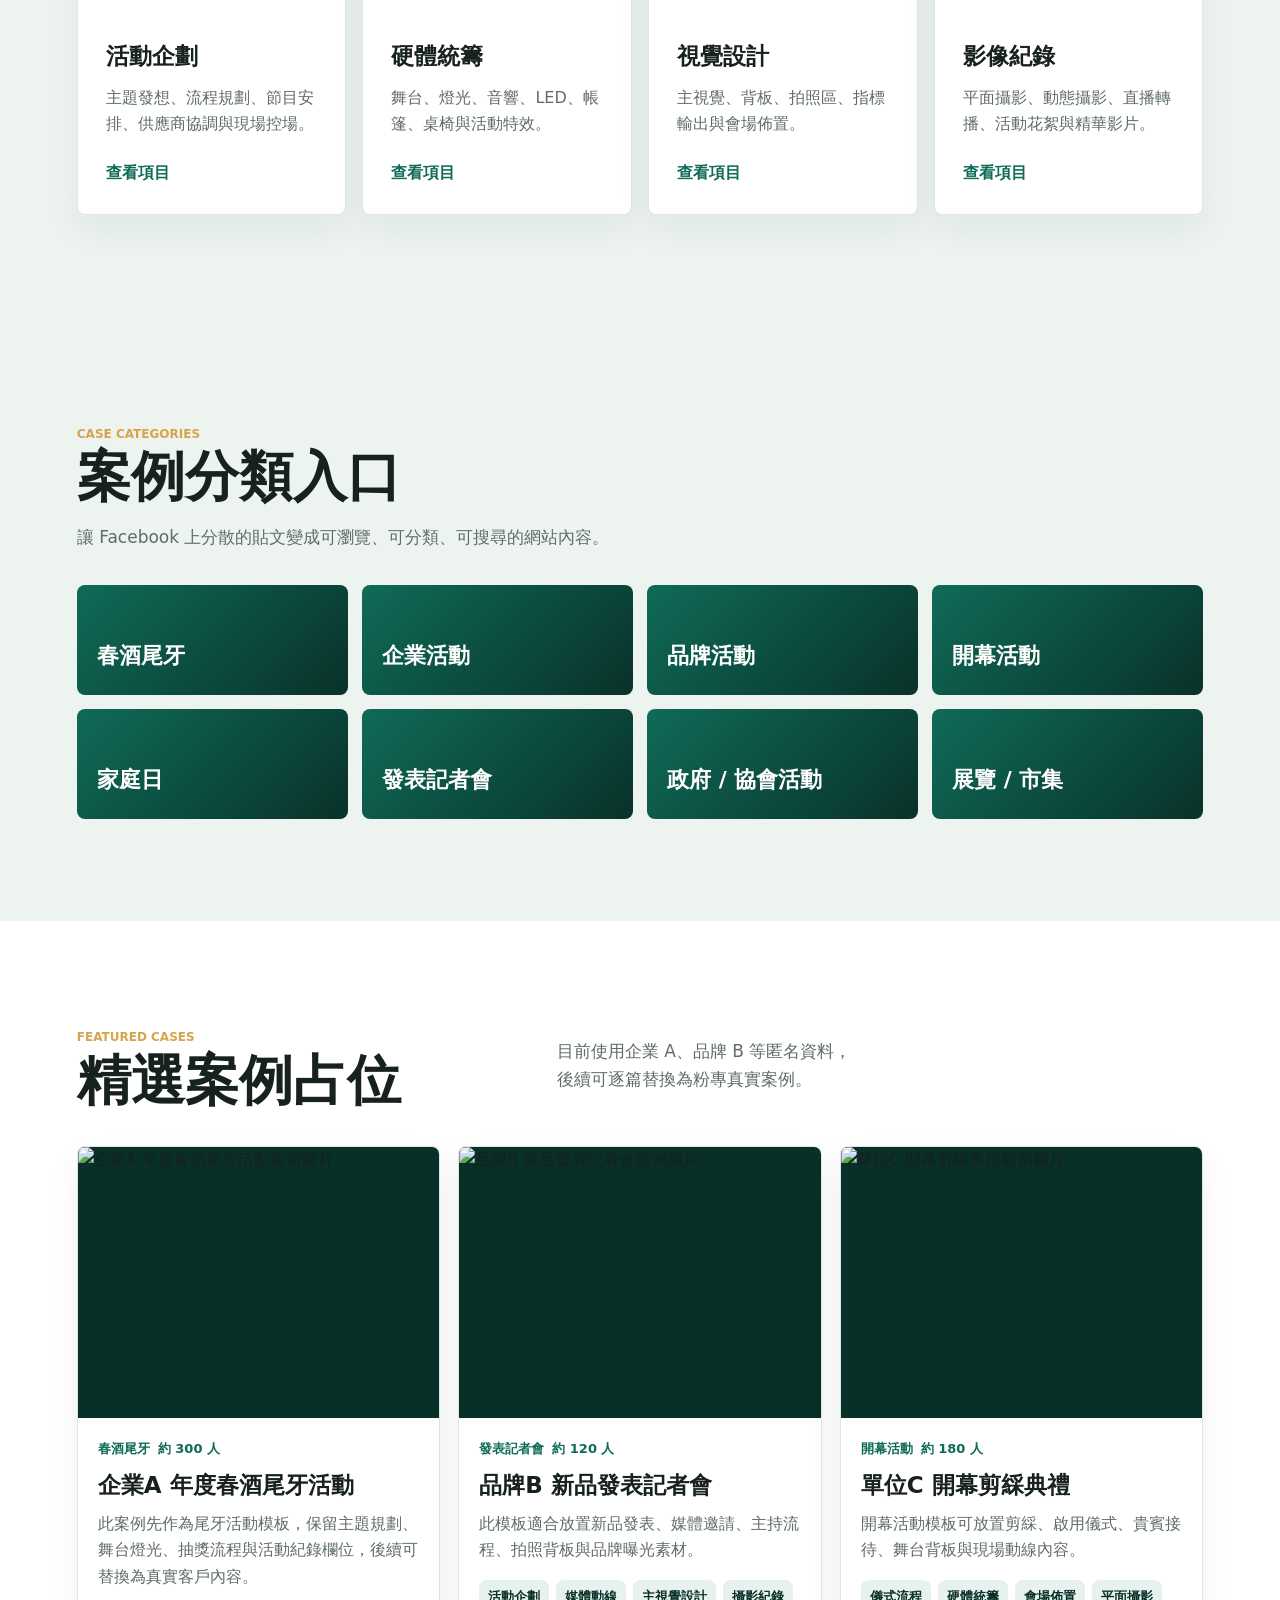
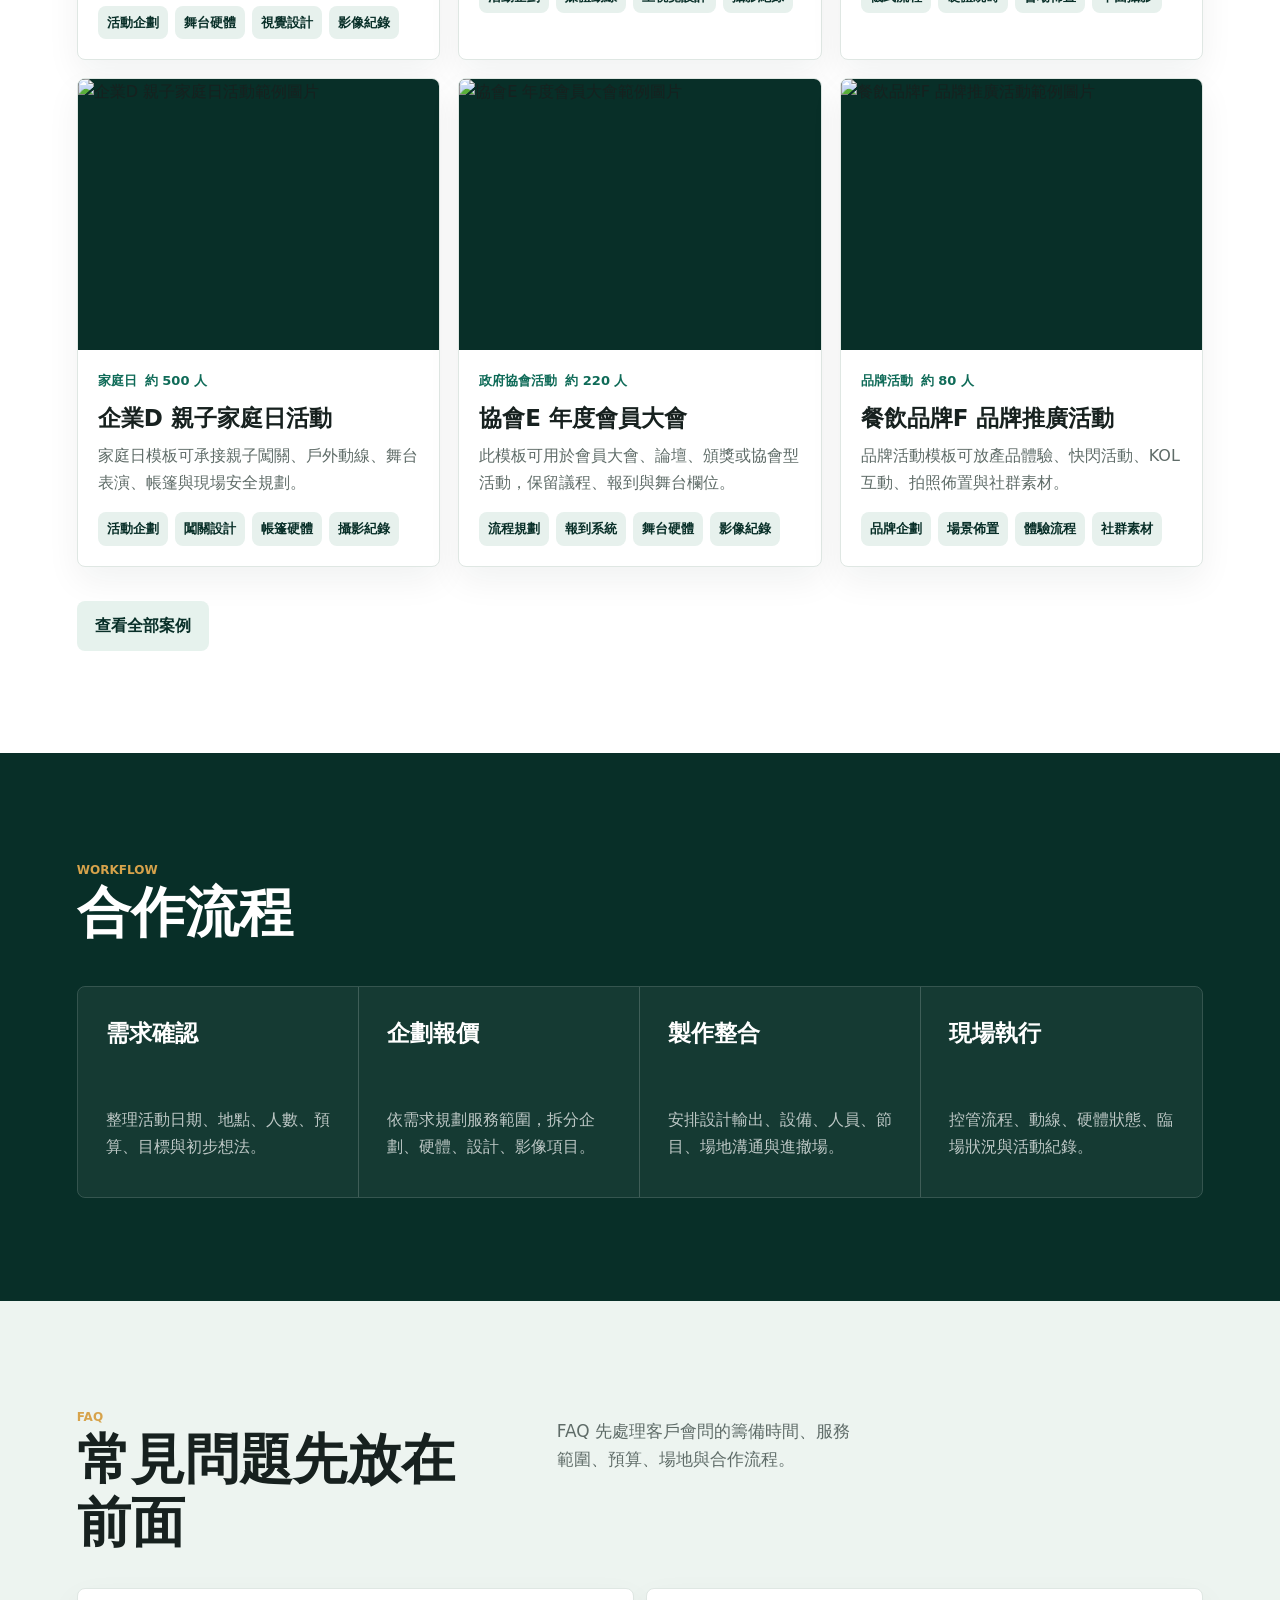
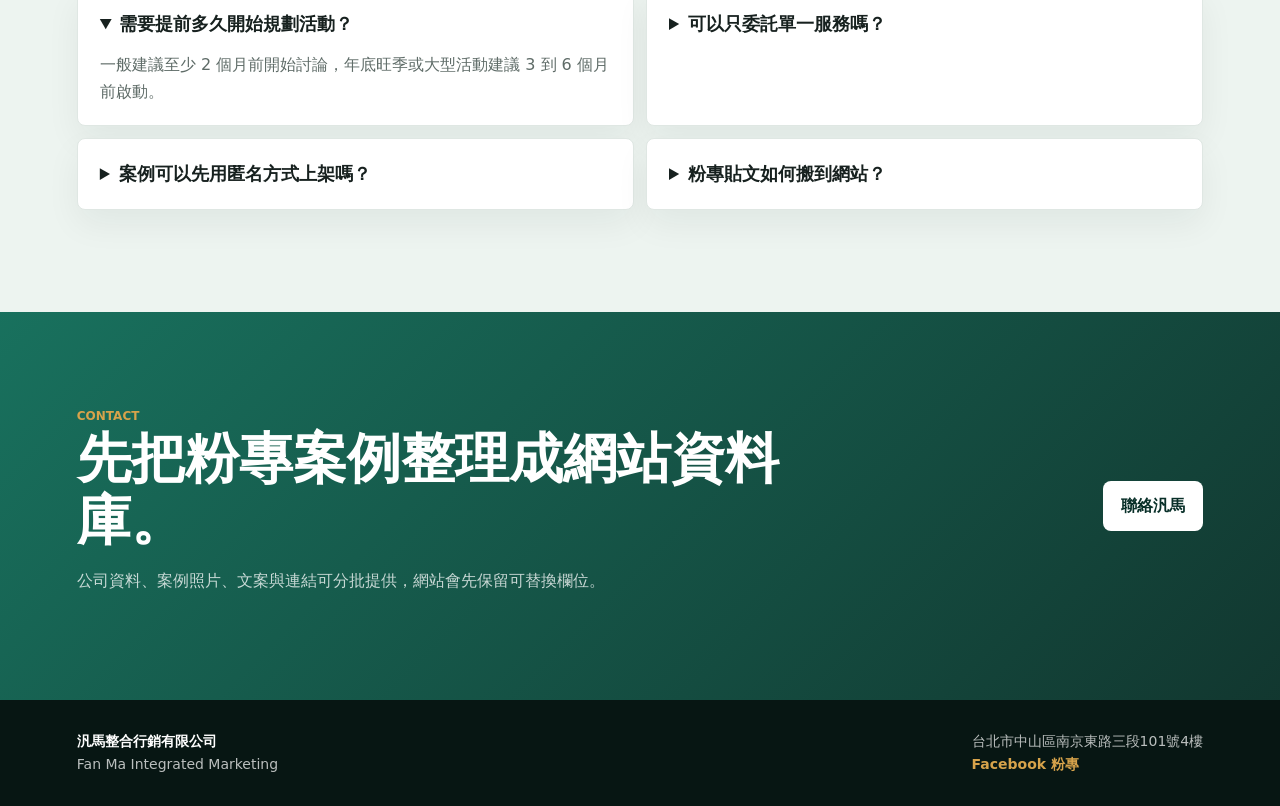
==== commit f200b924: "Build multi-page case website scaffold" ====
--- a/index.html
+++ b/index.html
@@ -6,212 +6,219 @@
     <title>汎馬整合行銷有限公司 | Fan Ma Integrated Marketing</title>
     <meta
       name="description"
-      content="汎馬整合行銷有限公司提供企業活動企劃、硬體統籌、視覺設計、影像紀錄與現場執行，一站式協助品牌完成高質感活動。"
+      content="汎馬整合行銷有限公司協助企業活動、品牌活動、開幕儀式、家庭日與發表記者會，整合企劃、硬體、視覺與影像服務。"
     />
     <link rel="preconnect" href="https://images.unsplash.com" />
     <link rel="stylesheet" href="styles.css" />
   </head>
-  <body>
+  <body data-page="home">
     <header class="site-header">
-      <a class="brand" href="#top" aria-label="汎馬整合行銷有限公司首頁">
+      <a class="brand" href="index.html" aria-label="汎馬整合行銷有限公司首頁">
         <span class="brand-mark">FM</span>
         <span>
           <strong>汎馬整合行銷有限公司</strong>
           <small>Fan Ma Integrated Marketing</small>
         </span>
       </a>
-      <button class="menu-toggle" type="button" aria-expanded="false" aria-controls="site-nav">
+      <button class="menu-toggle" type="button" aria-expanded="false" aria-controls="site-nav" aria-label="開啟選單">
         <span></span>
         <span></span>
         <span></span>
       </button>
-      <nav class="site-nav" id="site-nav">
-        <a href="#services">服務</a>
-        <a href="#works">案例</a>
-        <a href="#process">流程</a>
-        <a href="#faq">FAQ</a>
-        <a class="nav-cta" href="#contact">立即諮詢</a>
+      <nav class="site-nav" id="site-nav" aria-label="主要導覽">
+        <a href="index.html" data-nav="home">首頁</a>
+        <a href="services.html" data-nav="services">服務項目</a>
+        <a href="cases.html" data-nav="cases">案例分享</a>
+        <a href="faq.html" data-nav="faq">活動 FAQ</a>
+        <a href="contact.html" data-nav="contact">聯絡我們</a>
+        <a class="nav-cta" href="contact.html">立即諮詢</a>
       </nav>
     </header>
 
-    <main id="top">
+    <main>
       <section class="hero">
-        <div class="hero-media" aria-hidden="true"></div>
+        <div class="hero-media hero-media-home" aria-hidden="true"></div>
         <div class="hero-overlay"></div>
         <div class="hero-content">
-          <p class="eyebrow">Corporate events, planned end to end</p>
-          <h1>把企業活動，做成一場有秩序的品牌體驗。</h1>
+          <p class="eyebrow">Event planning / Integrated marketing</p>
+          <h1>把活動企劃、現場執行與品牌體驗整理成一套可落地的流程。</h1>
           <p class="hero-copy">
-            從企劃、預算、硬體、視覺到現場控場，汎馬整合行銷有限公司以單一窗口整合活動細節，讓內部團隊少一點奔波，多一點掌握。
+            汎馬整合行銷有限公司協助企業與品牌規劃活動，先以完整網站框架承接 Facebook 上的案例資料，後續可逐篇補入實際照片、文案與客戶資訊。
           </p>
           <div class="hero-actions">
-            <a class="button primary" href="#contact">預約活動討論</a>
-            <a class="button ghost" href="#works">查看案例類型</a>
+            <a class="button primary" href="cases.html">瀏覽案例框架</a>
+            <a class="button ghost" href="contact.html">提供活動資料</a>
           </div>
           <dl class="hero-stats">
             <div>
-              <dt>12+</dt>
-              <dd>活動類型整合</dd>
+              <dt>50+</dt>
+              <dd>Facebook 案例待整理</dd>
             </div>
             <div>
-              <dt>1</dt>
-              <dd>專案窗口負責到底</dd>
+              <dt>8</dt>
+              <dd>活動分類入口</dd>
             </div>
             <div>
-              <dt>全台</dt>
-              <dd>企業與品牌活動支援</dd>
+              <dt>4</dt>
+              <dd>核心服務模組</dd>
             </div>
           </dl>
         </div>
       </section>
 
-      <section class="intro section">
-        <div class="section-label">Why Fan Ma</div>
+      <section class="section intro">
+        <div class="section-label">Website strategy</div>
         <div class="intro-grid">
-          <h2>不是只把東西湊齊，而是讓活動從第一天就有方向。</h2>
+          <h2>先建立框架，再把粉專內容有秩序地移植成網站案例。</h2>
           <p>
-            許多活動網站容易把服務全塞上去，卻沒有回答客戶最在意的事：這場活動會不會準時、控預算、有記憶點、現場不混亂。這版模板把重點放回決策者需要快速判斷的資訊。
+            這一版先用匿名企業名稱與範例圖片建立內容容器。每一篇案例都保留分類、摘要、服務項目、活動亮點、圖片位置與原 Facebook 連結欄位，方便行銷後續逐篇替換。
           </p>
         </div>
       </section>
 
-      <section class="services section" id="services">
-        <div class="section-heading">
-          <span class="section-label">Services</span>
-          <h2>一站式活動整合</h2>
-          <p>保留目標網站的服務分類，但讓每項服務更像可被選擇的解決方案。</p>
-        </div>
-        <div class="service-grid">
-          <article class="service-card">
-            <span class="icon">01</span>
-            <h3>活動企劃</h3>
-            <p>主題發想、流程規劃、預算配置、供應商協調，建立活動的完整執行藍圖。</p>
-          </article>
-          <article class="service-card">
-            <span class="icon">02</span>
-            <h3>硬體統籌</h3>
-            <p>舞台、燈光、音響、視訊、帳篷與桌椅，依場地條件安排適合規格。</p>
-          </article>
-          <article class="service-card">
-            <span class="icon">03</span>
-            <h3>視覺設計</h3>
-            <p>主視覺、背板、指標、輸出物與會場佈置，讓現場與品牌調性一致。</p>
-          </article>
-          <article class="service-card">
-            <span class="icon">04</span>
-            <h3>影像紀錄</h3>
-            <p>平面攝影、動態紀錄、直播轉播與精華剪輯，延伸活動後續曝光價值。</p>
-          </article>
-        </div>
-      </section>
-
-      <section class="works section" id="works">
+      <section class="section services-section">
         <div class="section-heading split">
           <div>
-            <span class="section-label">Cases</span>
-            <h2>常見活動類型</h2>
-          </div>
-          <p>用清楚分類取代密集堆疊，讓訪客快速找到與自己相近的需求。</p>
-        </div>
-        <div class="case-grid">
-          <a class="case-card large" href="#contact">
-            <img src="https://images.unsplash.com/photo-1511795409834-ef04bbd61622?auto=format&fit=crop&w=1200&q=80" alt="企業晚宴活動現場" />
-            <span>春酒尾牙</span>
-          </a>
-          <a class="case-card" href="#contact">
-            <img src="https://images.unsplash.com/photo-1505373877841-8d25f7d46678?auto=format&fit=crop&w=900&q=80" alt="企業表揚活動舞台" />
-            <span>業務表揚</span>
-          </a>
-          <a class="case-card" href="#contact">
-            <img src="https://images.unsplash.com/photo-1492684223066-81342ee5ff30?auto=format&fit=crop&w=900&q=80" alt="品牌活動群眾互動" />
-            <span>品牌活動</span>
-          </a>
-          <a class="case-card" href="#contact">
-            <img src="https://images.unsplash.com/photo-1528605248644-14dd04022da1?auto=format&fit=crop&w=900&q=80" alt="戶外企業家庭日" />
-            <span>企業家庭日</span>
-          </a>
-          <a class="case-card" href="#contact">
-            <img src="https://images.unsplash.com/photo-1540575467063-178a50c2df87?auto=format&fit=crop&w=900&q=80" alt="發布會座席與舞台" />
-            <span>發表記者會</span>
-          </a>
-        </div>
-      </section>
-
-      <section class="process section" id="process">
+            <span class="section-label">Services</span>
+            <h2>四大服務項目</h2>
+          </div>
+          <p>參考活動公司常見分類，但改成汎馬可以長期維護的服務模組。</p>
+        </div>
+        <div class="service-grid">
+          <article class="service-card">
+            <span class="card-number">01</span>
+            <h3>活動企劃</h3>
+            <p>主題發想、流程規劃、節目安排、供應商協調與現場控場。</p>
+            <a href="services.html#planning">查看項目</a>
+          </article>
+          <article class="service-card">
+            <span class="card-number">02</span>
+            <h3>硬體統籌</h3>
+            <p>舞台、燈光、音響、LED、帳篷、桌椅與活動特效。</p>
+            <a href="services.html#hardware">查看項目</a>
+          </article>
+          <article class="service-card">
+            <span class="card-number">03</span>
+            <h3>視覺設計</h3>
+            <p>主視覺、背板、拍照區、指標輸出與會場佈置。</p>
+            <a href="services.html#design">查看項目</a>
+          </article>
+          <article class="service-card">
+            <span class="card-number">04</span>
+            <h3>影像紀錄</h3>
+            <p>平面攝影、動態攝影、直播轉播、活動花絮與精華影片。</p>
+            <a href="services.html#media">查看項目</a>
+          </article>
+        </div>
+      </section>
+
+      <section class="section category-section">
         <div class="section-heading">
-          <span class="section-label">Process</span>
-          <h2>四步驟讓活動可控</h2>
+          <span class="section-label">Case categories</span>
+          <h2>案例分類入口</h2>
+          <p>讓 Facebook 上分散的貼文變成可瀏覽、可分類、可搜尋的網站內容。</p>
+        </div>
+        <div class="category-grid">
+          <a href="cases.html?category=春酒尾牙">春酒尾牙</a>
+          <a href="cases.html?category=企業活動">企業活動</a>
+          <a href="cases.html?category=品牌活動">品牌活動</a>
+          <a href="cases.html?category=開幕活動">開幕活動</a>
+          <a href="cases.html?category=家庭日">家庭日</a>
+          <a href="cases.html?category=發表記者會">發表記者會</a>
+          <a href="cases.html?category=政府協會活動">政府 / 協會活動</a>
+          <a href="cases.html?category=展覽市集">展覽 / 市集</a>
+        </div>
+      </section>
+
+      <section class="section featured-section">
+        <div class="section-heading split">
+          <div>
+            <span class="section-label">Featured cases</span>
+            <h2>精選案例占位</h2>
+          </div>
+          <p>目前使用企業 A、品牌 B 等匿名資料，後續可逐篇替換為粉專真實案例。</p>
+        </div>
+        <div class="case-list compact" data-case-list data-limit="6"></div>
+        <div class="section-actions">
+          <a class="button secondary" href="cases.html">查看全部案例</a>
+        </div>
+      </section>
+
+      <section class="section process-section">
+        <div class="section-heading">
+          <span class="section-label">Workflow</span>
+          <h2>合作流程</h2>
         </div>
         <ol class="timeline">
           <li>
-            <strong>需求盤點</strong>
-            <span>確認日期、地點、人數、預算與活動目標。</span>
-          </li>
-          <li>
-            <strong>企劃提案</strong>
-            <span>整理主題、流程、設計方向與執行規格。</span>
-          </li>
-          <li>
-            <strong>整合製作</strong>
-            <span>協調硬體、設計、影像、表演與現場人員。</span>
+            <strong>需求確認</strong>
+            <span>整理活動日期、地點、人數、預算、目標與初步想法。</span>
+          </li>
+          <li>
+            <strong>企劃報價</strong>
+            <span>依需求規劃服務範圍，拆分企劃、硬體、設計、影像項目。</span>
+          </li>
+          <li>
+            <strong>製作整合</strong>
+            <span>安排設計輸出、設備、人員、節目、場地溝通與進撤場。</span>
           </li>
           <li>
             <strong>現場執行</strong>
-            <span>控場、動線、流程提醒與突發狀況處理。</span>
+            <span>控管流程、動線、硬體狀態、臨場狀況與活動紀錄。</span>
           </li>
         </ol>
       </section>
 
-      <section class="faq section" id="faq">
-        <div class="section-heading">
-          <span class="section-label">FAQ</span>
-          <h2>先回答最常被問的問題</h2>
-        </div>
-        <div class="faq-list">
+      <section class="section faq-preview">
+        <div class="section-heading split">
+          <div>
+            <span class="section-label">FAQ</span>
+            <h2>常見問題先放在前面</h2>
+          </div>
+          <p>FAQ 先處理客戶會問的籌備時間、服務範圍、預算、場地與合作流程。</p>
+        </div>
+        <div class="faq-list two-column">
           <details open>
-            <summary>需要提前多久討論活動？</summary>
-            <p>建議至少提前兩個月開始規劃，熱門檔期或大型活動可再更早確認。</p>
+            <summary>需要提前多久開始規劃活動？</summary>
+            <p>一般建議至少 2 個月前開始討論，年底旺季或大型活動建議 3 到 6 個月前啟動。</p>
           </details>
           <details>
-            <summary>可以只委託其中一項服務嗎？</summary>
-            <p>可以。可依需求選擇企劃、硬體、設計、影像或現場執行，也能整合成完整專案。</p>
+            <summary>可以只委託單一服務嗎？</summary>
+            <p>可以。若已有企劃，也可以只協助硬體、視覺、影像或現場執行。</p>
           </details>
           <details>
-            <summary>如何開始估價？</summary>
-            <p>提供日期、地點、人數、預算範圍與期待效果後，即可安排初步討論。</p>
-          </details>
-        </div>
-      </section>
-
-      <section class="contact" id="contact">
+            <summary>案例可以先用匿名方式上架嗎？</summary>
+            <p>可以。正式客戶名稱、照片與活動細節可等行銷確認後再逐篇替換。</p>
+          </details>
+          <details>
+            <summary>粉專貼文如何搬到網站？</summary>
+            <p>每篇貼文整理成案例標題、分類、摘要、服務項目、亮點、圖片與原文連結。</p>
+          </details>
+        </div>
+      </section>
+
+      <section class="contact-band">
         <div>
           <span class="section-label">Contact</span>
-          <h2>有活動要辦？先把需求交給我們整理。</h2>
-          <p>留下基本資訊，我們會協助釐清規模、預算與優先事項。</p>
-        </div>
-        <form class="contact-form">
-          <label>
-            姓名
-            <input type="text" name="name" placeholder="王小姐" />
-          </label>
-          <label>
-            聯絡方式
-            <input type="text" name="contact" placeholder="電話 / LINE / Email" />
-          </label>
-          <label>
-            活動需求
-            <textarea name="message" rows="4" placeholder="例如：300 人尾牙、需要舞台燈光與節目流程"></textarea>
-          </label>
-          <button class="button primary" type="button">送出諮詢</button>
-        </form>
+          <h2>先把粉專案例整理成網站資料庫。</h2>
+          <p>公司資料、案例照片、文案與連結可分批提供，網站會先保留可替換欄位。</p>
+        </div>
+        <a class="button primary light" href="contact.html">聯絡汎馬</a>
       </section>
     </main>
 
     <footer class="site-footer">
-      <p>汎馬整合行銷有限公司</p>
-      <p>台北市中山區南京東路三段101號4樓</p>
+      <div>
+        <strong>汎馬整合行銷有限公司</strong>
+        <span>Fan Ma Integrated Marketing</span>
+      </div>
+      <div>
+        <span>台北市中山區南京東路三段101號4樓</span>
+        <a href="https://www.facebook.com/p/%E6%B1%8E%E9%A6%AC%E6%95%B4%E5%90%88%E8%A1%8C%E9%8A%B7-61558782960194/" target="_blank" rel="noreferrer">Facebook 粉專</a>
+      </div>
     </footer>
 
+    <script src="data.js"></script>
     <script src="script.js"></script>
   </body>
 </html>
--- a/styles.css
+++ b/styles.css
@@ -1,14 +1,14 @@
 :root {
   --ink: #17211f;
   --muted: #5f6c68;
+  --paper: #f6f3ed;
+  --white: #ffffff;
   --line: #dfe7e3;
-  --paper: #f7f4ee;
   --soft: #edf4f0;
   --green: #0f6b58;
-  --green-dark: #083f35;
-  --gold: #d8a64a;
-  --coral: #d76b56;
-  --white: #ffffff;
+  --green-dark: #082f28;
+  --gold: #d7a34b;
+  --coral: #cf6e59;
   --shadow: 0 22px 70px rgba(23, 33, 31, 0.14);
 }
 
@@ -25,7 +25,7 @@
   color: var(--ink);
   background: var(--paper);
   font-family: "Noto Sans TC", "Microsoft JhengHei", system-ui, sans-serif;
-  line-height: 1.6;
+  line-height: 1.65;
 }
 
 a {
@@ -39,18 +39,16 @@
 }
 
 .site-header {
-  position: fixed;
+  position: sticky;
   z-index: 20;
   top: 0;
-  left: 0;
-  right: 0;
   display: flex;
   align-items: center;
   justify-content: space-between;
-  height: 76px;
-  padding: 0 clamp(18px, 4vw, 56px);
-  background: rgba(247, 244, 238, 0.9);
-  border-bottom: 1px solid rgba(223, 231, 227, 0.75);
+  min-height: 76px;
+  padding: 12px clamp(18px, 4vw, 56px);
+  background: rgba(246, 243, 237, 0.92);
+  border-bottom: 1px solid rgba(223, 231, 227, 0.84);
   backdrop-filter: blur(18px);
 }
 
@@ -58,18 +56,20 @@
   display: inline-flex;
   align-items: center;
   gap: 12px;
+  min-width: 0;
 }
 
 .brand-mark {
   display: grid;
   place-items: center;
+  flex: 0 0 auto;
   width: 42px;
   height: 42px;
   color: var(--white);
   background: var(--green);
   border-radius: 8px;
   font-size: 14px;
-  font-weight: 800;
+  font-weight: 900;
 }
 
 .brand strong,
@@ -79,25 +79,29 @@
 
 .brand strong {
   font-size: 18px;
-  line-height: 1;
+  line-height: 1.25;
 }
 
 .brand small {
   color: var(--muted);
   font-size: 11px;
-  margin-top: 4px;
 }
 
 .site-nav {
   display: flex;
   align-items: center;
-  gap: 28px;
+  gap: 22px;
   color: var(--muted);
   font-size: 15px;
-  font-weight: 700;
-}
-
-.site-nav a:hover {
+  font-weight: 800;
+}
+
+.site-nav a {
+  white-space: nowrap;
+}
+
+.site-nav a:hover,
+.site-nav a.is-active {
   color: var(--green);
 }
 
@@ -105,14 +109,14 @@
   color: var(--white) !important;
   background: var(--green);
   border-radius: 8px;
-  padding: 10px 16px;
+  padding: 10px 15px;
 }
 
 .menu-toggle {
   display: none;
   width: 42px;
   height: 42px;
-  padding: 10px;
+  padding: 9px;
   background: var(--white);
   border: 1px solid var(--line);
   border-radius: 8px;
@@ -127,11 +131,11 @@
 
 .hero {
   position: relative;
-  min-height: 92vh;
+  min-height: calc(100vh - 76px);
   display: grid;
   align-items: end;
   overflow: hidden;
-  padding: 142px clamp(18px, 6vw, 88px) 48px;
+  padding: clamp(96px, 13vw, 150px) clamp(18px, 6vw, 88px) clamp(40px, 7vw, 72px);
 }
 
 .hero-media,
@@ -141,21 +145,24 @@
 }
 
 .hero-media {
-  background-image: url("https://images.unsplash.com/photo-1531058020387-3be344556be6?auto=format&fit=crop&w=1800&q=82");
   background-position: center;
   background-size: cover;
   transform: scale(1.02);
 }
 
+.hero-media-home {
+  background-image: url("https://images.unsplash.com/photo-1531058020387-3be344556be6?auto=format&fit=crop&w=1800&q=82");
+}
+
 .hero-overlay {
   background:
-    linear-gradient(90deg, rgba(10, 24, 21, 0.86) 0%, rgba(10, 24, 21, 0.58) 48%, rgba(10, 24, 21, 0.2) 100%),
-    linear-gradient(0deg, rgba(10, 24, 21, 0.7), transparent 46%);
+    linear-gradient(90deg, rgba(8, 25, 22, 0.9), rgba(8, 25, 22, 0.56), rgba(8, 25, 22, 0.18)),
+    linear-gradient(0deg, rgba(8, 25, 22, 0.64), transparent 48%);
 }
 
 .hero-content {
   position: relative;
-  max-width: 850px;
+  max-width: 900px;
   color: var(--white);
 }
 
@@ -164,26 +171,29 @@
   margin: 0 0 14px;
   color: var(--gold);
   font-size: 12px;
-  font-weight: 800;
+  font-weight: 900;
   letter-spacing: 0;
   text-transform: uppercase;
 }
 
-.hero h1 {
-  max-width: 780px;
+.hero h1,
+.page-hero h1,
+.case-hero h1 {
+  max-width: 920px;
   margin: 0;
-  font-size: clamp(42px, 7vw, 82px);
-  line-height: 1.06;
+  font-size: clamp(38px, 6.4vw, 76px);
+  line-height: 1.08;
 }
 
 .hero-copy {
-  max-width: 650px;
+  max-width: 720px;
   margin: 24px 0 0;
   color: rgba(255, 255, 255, 0.86);
   font-size: clamp(17px, 2vw, 21px);
 }
 
-.hero-actions {
+.hero-actions,
+.section-actions {
   display: flex;
   flex-wrap: wrap;
   gap: 14px;
@@ -199,7 +209,7 @@
   border-radius: 8px;
   padding: 12px 18px;
   font: inherit;
-  font-weight: 800;
+  font-weight: 900;
   cursor: pointer;
 }
 
@@ -208,16 +218,26 @@
   background: var(--green);
 }
 
+.button.primary.light {
+  background: var(--white);
+  color: var(--green-dark);
+}
+
 .button.ghost {
   color: var(--white);
-  background: rgba(255, 255, 255, 0.14);
-  border: 1px solid rgba(255, 255, 255, 0.34);
+  background: rgba(255, 255, 255, 0.13);
+  border: 1px solid rgba(255, 255, 255, 0.35);
+}
+
+.button.secondary {
+  color: var(--green-dark);
+  background: #e6f2ed;
 }
 
 .hero-stats {
   display: grid;
   grid-template-columns: repeat(3, minmax(0, 1fr));
-  max-width: 760px;
+  max-width: 820px;
   gap: 1px;
   margin: 54px 0 0;
   background: rgba(255, 255, 255, 0.22);
@@ -238,57 +258,85 @@
 
 .hero-stats dd {
   margin: 2px 0 0;
-  color: rgba(255, 255, 255, 0.76);
+  color: rgba(255, 255, 255, 0.78);
   font-size: 14px;
 }
 
-.section {
+.section,
+.page-hero,
+.case-hero {
   padding: clamp(64px, 8vw, 112px) clamp(18px, 6vw, 88px);
 }
 
-.intro {
+.page-hero {
+  background: var(--green-dark);
+  color: var(--white);
+}
+
+.page-hero p,
+.case-hero p {
+  max-width: 760px;
+  margin: 20px 0 0;
+  color: rgba(255, 255, 255, 0.78);
+  font-size: 18px;
+}
+
+.intro,
+.featured-section,
+.faq-page {
   background: var(--white);
 }
 
 .intro-grid,
-.section-heading.split {
-  display: grid;
-  grid-template-columns: minmax(0, 1fr) minmax(280px, 0.55fr);
-  gap: 44px;
-  align-items: end;
+.section-heading.split,
+.service-detail,
+.contact-page,
+.case-detail-layout {
+  display: grid;
+  grid-template-columns: minmax(0, 1fr) minmax(300px, 0.58fr);
+  gap: clamp(28px, 5vw, 56px);
+  align-items: start;
 }
 
 h2 {
   margin: 0;
-  font-size: clamp(30px, 4.8vw, 54px);
+  font-size: clamp(30px, 4.5vw, 54px);
   line-height: 1.15;
 }
 
 h3 {
   margin: 0;
-  font-size: 24px;
-  line-height: 1.25;
-}
-
+  font-size: 23px;
+  line-height: 1.28;
+}
+
+p {
+  color: var(--muted);
+}
+
+.section-heading {
+  max-width: 780px;
+  margin-bottom: 34px;
+}
+
+.section-heading p,
 .intro p,
-.section-heading p,
-.split p {
-  margin: 0;
+.service-detail p {
+  margin: 14px 0 0;
   color: var(--muted);
   font-size: 17px;
 }
 
-.section-heading {
-  max-width: 760px;
-  margin-bottom: 34px;
-}
-
-.section-heading p {
-  margin-top: 14px;
-}
-
-.services {
+.services-section,
+.category-section,
+.faq-preview,
+.case-browser,
+.service-detail-section {
   background: var(--soft);
+}
+
+.service-detail-section.alt {
+  background: var(--paper);
 }
 
 .service-grid {
@@ -297,91 +345,173 @@
   gap: 16px;
 }
 
-.service-card {
-  min-height: 280px;
-  padding: 28px;
+.service-card,
+.case-card-item,
+.contact-panel,
+.contact-form,
+details,
+.case-facts {
   background: var(--white);
   border: 1px solid var(--line);
   border-radius: 8px;
-  box-shadow: 0 12px 34px rgba(23, 33, 31, 0.06);
-}
-
-.service-card .icon {
+  box-shadow: 0 14px 34px rgba(23, 33, 31, 0.06);
+}
+
+.service-card {
+  min-height: 290px;
+  padding: 28px;
+}
+
+.card-number {
   display: inline-flex;
   align-items: center;
   justify-content: center;
   width: 44px;
   height: 44px;
-  margin-bottom: 52px;
+  margin-bottom: 54px;
   color: var(--green);
-  background: #e4f2ed;
+  background: #e3f2ed;
   border-radius: 8px;
   font-weight: 900;
 }
 
 .service-card p {
-  margin: 14px 0 0;
-  color: var(--muted);
-}
-
-.works {
+  margin: 14px 0 22px;
+}
+
+.service-card a {
+  color: var(--green);
+  font-weight: 900;
+}
+
+.feature-list {
+  display: grid;
+  gap: 10px;
+  padding: 0;
+  margin: 0;
+  list-style: none;
+}
+
+.feature-list li {
+  padding: 15px 18px;
   background: var(--white);
-}
-
-.case-grid {
+  border: 1px solid var(--line);
+  border-radius: 8px;
+  font-weight: 800;
+}
+
+.category-grid {
   display: grid;
   grid-template-columns: repeat(4, minmax(0, 1fr));
-  grid-auto-rows: 240px;
-  gap: 16px;
-}
-
-.case-card {
-  position: relative;
+  gap: 14px;
+}
+
+.category-grid a {
+  min-height: 110px;
+  display: flex;
+  align-items: flex-end;
+  padding: 20px;
+  color: var(--white);
+  background:
+    linear-gradient(135deg, rgba(15, 107, 88, 0.95), rgba(8, 47, 40, 0.96)),
+    var(--green);
+  border-radius: 8px;
+  font-size: 22px;
+  font-weight: 900;
+}
+
+.filter-bar {
+  display: flex;
+  flex-wrap: wrap;
+  gap: 10px;
+  margin-bottom: 26px;
+}
+
+.filter-bar a {
+  padding: 10px 14px;
+  color: var(--green-dark);
+  background: var(--white);
+  border: 1px solid var(--line);
+  border-radius: 8px;
+  font-weight: 900;
+}
+
+.filter-bar a.is-active {
+  color: var(--white);
+  background: var(--green);
+  border-color: var(--green);
+}
+
+.case-list {
+  display: grid;
+  grid-template-columns: repeat(3, minmax(0, 1fr));
+  gap: 18px;
+}
+
+.case-list.compact {
+  grid-template-columns: repeat(3, minmax(0, 1fr));
+}
+
+.case-card-item {
   overflow: hidden;
-  border-radius: 8px;
+}
+
+.case-thumb {
+  display: block;
+  aspect-ratio: 4 / 3;
   background: var(--green-dark);
-  box-shadow: var(--shadow);
-}
-
-.case-card.large {
-  grid-column: span 2;
-  grid-row: span 2;
-}
-
-.case-card::after {
-  content: "";
-  position: absolute;
-  inset: 0;
-  background: linear-gradient(0deg, rgba(7, 22, 19, 0.78), rgba(7, 22, 19, 0.08));
-}
-
-.case-card img {
+  overflow: hidden;
+}
+
+.case-thumb img {
   height: 100%;
   object-fit: cover;
-  transition: transform 0.5s ease;
-}
-
-.case-card:hover img {
-  transform: scale(1.06);
-}
-
-.case-card span {
-  position: absolute;
-  z-index: 2;
-  left: 22px;
-  right: 22px;
-  bottom: 20px;
-  color: var(--white);
-  font-size: 22px;
-  font-weight: 900;
-}
-
-.process {
-  background: #102b25;
-  color: var(--white);
-}
-
-.process .section-label {
+  transition: transform 0.45s ease;
+}
+
+.case-card-item:hover .case-thumb img {
+  transform: scale(1.05);
+}
+
+.case-card-body {
+  padding: 20px;
+}
+
+.case-meta {
+  display: flex;
+  flex-wrap: wrap;
+  gap: 8px;
+  margin-bottom: 12px;
+  color: var(--green);
+  font-size: 13px;
+  font-weight: 900;
+}
+
+.case-card-body p {
+  margin: 10px 0 16px;
+}
+
+.tag-row {
+  display: flex;
+  flex-wrap: wrap;
+  gap: 7px;
+}
+
+.tag-row span {
+  padding: 6px 9px;
+  color: var(--green-dark);
+  background: #e7f1ed;
+  border-radius: 8px;
+  font-size: 13px;
+  font-weight: 800;
+}
+
+.process-section {
+  color: var(--white);
+  background: var(--green-dark);
+}
+
+.process-section .section-label {
   color: var(--gold);
 }
 
@@ -414,69 +544,119 @@
 }
 
 .timeline strong {
-  font-size: 24px;
+  font-size: 23px;
 }
 
 .timeline span {
-  margin-top: 60px;
+  margin-top: 54px;
   color: rgba(255, 255, 255, 0.72);
 }
 
-.faq {
-  background: var(--paper);
-}
-
 .faq-list {
-  max-width: 900px;
+  display: grid;
+  gap: 12px;
+}
+
+.faq-list.two-column {
+  grid-template-columns: repeat(2, minmax(0, 1fr));
 }
 
 details {
-  background: var(--white);
-  border: 1px solid var(--line);
-  border-radius: 8px;
-  margin-bottom: 12px;
   padding: 20px 22px;
 }
 
 summary {
   cursor: pointer;
-  font-size: 19px;
+  color: var(--ink);
+  font-size: 18px;
   font-weight: 900;
 }
 
 details p {
   margin: 14px 0 0;
+}
+
+.faq-group {
+  max-width: 960px;
+  margin-bottom: 46px;
+}
+
+.faq-group h2 {
+  margin-bottom: 18px;
+  font-size: clamp(26px, 3vw, 38px);
+}
+
+.contact-band {
+  display: flex;
+  align-items: center;
+  justify-content: space-between;
+  gap: 28px;
+  padding: clamp(56px, 7vw, 92px) clamp(18px, 6vw, 88px);
+  color: var(--white);
+  background:
+    linear-gradient(135deg, rgba(15, 107, 88, 0.96), rgba(8, 47, 40, 0.96)),
+    url("https://images.unsplash.com/photo-1551818255-e6e10975bc17?auto=format&fit=crop&w=1600&q=80") center/cover;
+}
+
+.contact-band h2 {
+  max-width: 780px;
+}
+
+.contact-band p {
+  max-width: 660px;
+  color: rgba(255, 255, 255, 0.76);
+}
+
+.contact-page {
+  background: var(--paper);
+}
+
+.contact-panel,
+.contact-form,
+.case-facts {
+  padding: 26px;
+}
+
+.contact-panel h2 {
+  font-size: clamp(28px, 3.3vw, 42px);
+}
+
+.contact-list {
+  display: grid;
+  gap: 14px;
+  padding: 0;
+  margin: 26px 0 0;
+  list-style: none;
+}
+
+.contact-list li {
+  padding-top: 14px;
+  border-top: 1px solid var(--line);
+}
+
+.contact-list span,
+.contact-list strong,
+.contact-list a {
+  display: block;
+}
+
+.contact-list span {
   color: var(--muted);
-}
-
-.contact {
-  display: grid;
-  grid-template-columns: minmax(0, 0.9fr) minmax(320px, 0.65fr);
-  gap: 48px;
-  padding: clamp(64px, 8vw, 112px) clamp(18px, 6vw, 88px);
-  color: var(--white);
-  background:
-    linear-gradient(135deg, rgba(15, 107, 88, 0.96), rgba(8, 63, 53, 0.96)),
-    url("https://images.unsplash.com/photo-1551818255-e6e10975bc17?auto=format&fit=crop&w=1600&q=80") center/cover;
-}
-
-.contact h2 {
-  max-width: 720px;
-}
-
-.contact p {
-  max-width: 560px;
-  color: rgba(255, 255, 255, 0.75);
+  font-size: 13px;
+  font-weight: 900;
+}
+
+.contact-list strong,
+.contact-list a {
+  margin-top: 4px;
+  color: var(--green-dark);
+  font-size: 18px;
+  font-weight: 900;
 }
 
 .contact-form {
   display: grid;
   gap: 14px;
-  padding: 24px;
-  color: var(--ink);
-  background: var(--white);
-  border-radius: 8px;
-  box-shadow: var(--shadow);
 }
 
 label {
@@ -484,7 +664,7 @@
   gap: 7px;
   color: var(--muted);
   font-size: 14px;
-  font-weight: 800;
+  font-weight: 900;
 }
 
 input,
@@ -502,21 +682,143 @@
   resize: vertical;
 }
 
+.form-note {
+  margin: 0;
+  font-size: 13px;
+}
+
+.case-hero {
+  display: grid;
+  grid-template-columns: minmax(0, 0.9fr) minmax(320px, 0.7fr);
+  gap: 0;
+  align-items: stretch;
+  padding: 0;
+  color: var(--white);
+  background: var(--green-dark);
+}
+
+.case-hero img {
+  height: 100%;
+  min-height: 480px;
+  object-fit: cover;
+}
+
+.case-hero-content {
+  display: grid;
+  align-content: center;
+  padding: clamp(48px, 7vw, 88px);
+}
+
+.case-detail-layout {
+  grid-template-columns: 320px minmax(0, 1fr);
+  background: var(--white);
+}
+
+.case-facts {
+  align-self: start;
+  position: sticky;
+  top: 98px;
+}
+
+.case-facts h2,
+.case-story h2 {
+  font-size: 28px;
+}
+
+.case-facts dl {
+  display: grid;
+  gap: 14px;
+  margin: 22px 0;
+}
+
+.case-facts div {
+  padding-top: 13px;
+  border-top: 1px solid var(--line);
+}
+
+.case-facts dt {
+  color: var(--muted);
+  font-size: 13px;
+  font-weight: 900;
+}
+
+.case-facts dd {
+  margin: 4px 0 0;
+  font-weight: 900;
+}
+
+.case-story {
+  max-width: 860px;
+}
+
+.case-story p,
+.case-story li {
+  color: var(--muted);
+  font-size: 17px;
+}
+
+.case-story h2 + p,
+.case-story h2 + ul {
+  margin-top: 12px;
+}
+
+.image-placeholder-grid {
+  display: grid;
+  grid-template-columns: repeat(2, minmax(0, 1fr));
+  gap: 12px;
+  margin-top: 18px;
+}
+
+.image-placeholder-grid div {
+  display: grid;
+  place-items: center;
+  min-height: 160px;
+  color: var(--muted);
+  background: var(--soft);
+  border: 1px dashed #b9c9c3;
+  border-radius: 8px;
+  font-weight: 900;
+}
+
 .site-footer {
   display: flex;
   justify-content: space-between;
-  gap: 20px;
-  padding: 26px clamp(18px, 6vw, 88px);
-  color: rgba(255, 255, 255, 0.68);
+  gap: 24px;
+  padding: 30px clamp(18px, 6vw, 88px);
+  color: rgba(255, 255, 255, 0.72);
   background: #071613;
   font-size: 14px;
 }
 
-.site-footer p {
-  margin: 0;
-}
-
-@media (max-width: 980px) {
+.site-footer strong,
+.site-footer span,
+.site-footer a {
+  display: block;
+}
+
+.site-footer strong {
+  color: var(--white);
+}
+
+.site-footer a {
+  color: var(--gold);
+  font-weight: 900;
+}
+
+@media (max-width: 1080px) {
+  .service-grid,
+  .category-grid,
+  .timeline {
+    grid-template-columns: repeat(2, minmax(0, 1fr));
+  }
+
+  .case-list,
+  .case-list.compact {
+    grid-template-columns: repeat(2, minmax(0, 1fr));
+  }
+}
+
+@media (max-width: 920px) {
   .menu-toggle {
     display: block;
   }
@@ -551,61 +853,63 @@
 
   .intro-grid,
   .section-heading.split,
-  .contact {
+  .service-detail,
+  .contact-page,
+  .case-detail-layout,
+  .case-hero {
     grid-template-columns: 1fr;
   }
 
-  .service-grid,
-  .timeline {
-    grid-template-columns: repeat(2, minmax(0, 1fr));
-  }
-
-  .timeline li:nth-child(2) {
-    border-right: 0;
-  }
-
-  .case-grid {
-    grid-template-columns: repeat(2, minmax(0, 1fr));
+  .case-facts {
+    position: static;
+  }
+
+  .case-hero img {
+    min-height: 320px;
+  }
+
+  .faq-list.two-column {
+    grid-template-columns: 1fr;
+  }
+
+  .contact-band {
+    display: block;
+  }
+
+  .contact-band .button {
+    margin-top: 18px;
   }
 }
 
 @media (max-width: 640px) {
   .site-header {
-    height: 68px;
+    min-height: 68px;
+  }
+
+  .brand strong {
+    font-size: 15px;
+  }
+
+  .brand small {
+    display: none;
   }
 
   .site-nav {
     top: 68px;
   }
 
-  .hero {
-    min-height: 88vh;
-    padding-top: 116px;
-  }
-
   .hero-stats,
   .service-grid,
+  .category-grid,
   .timeline,
-  .case-grid {
+  .case-list,
+  .case-list.compact,
+  .image-placeholder-grid {
     grid-template-columns: 1fr;
   }
 
-  .hero-stats div,
   .timeline li {
     min-height: auto;
-  }
-
-  .case-grid {
-    grid-auto-rows: 230px;
-  }
-
-  .case-card.large {
-    grid-column: auto;
-    grid-row: auto;
-  }
-
-  .timeline li,
-  .timeline li:nth-child(2) {
     border-right: 0;
     border-bottom: 1px solid rgba(255, 255, 255, 0.18);
   }
@@ -622,7 +926,7 @@
     display: block;
   }
 
-  .site-footer p + p {
-    margin-top: 6px;
-  }
-}
+  .site-footer > div + div {
+    margin-top: 14px;
+  }
+}
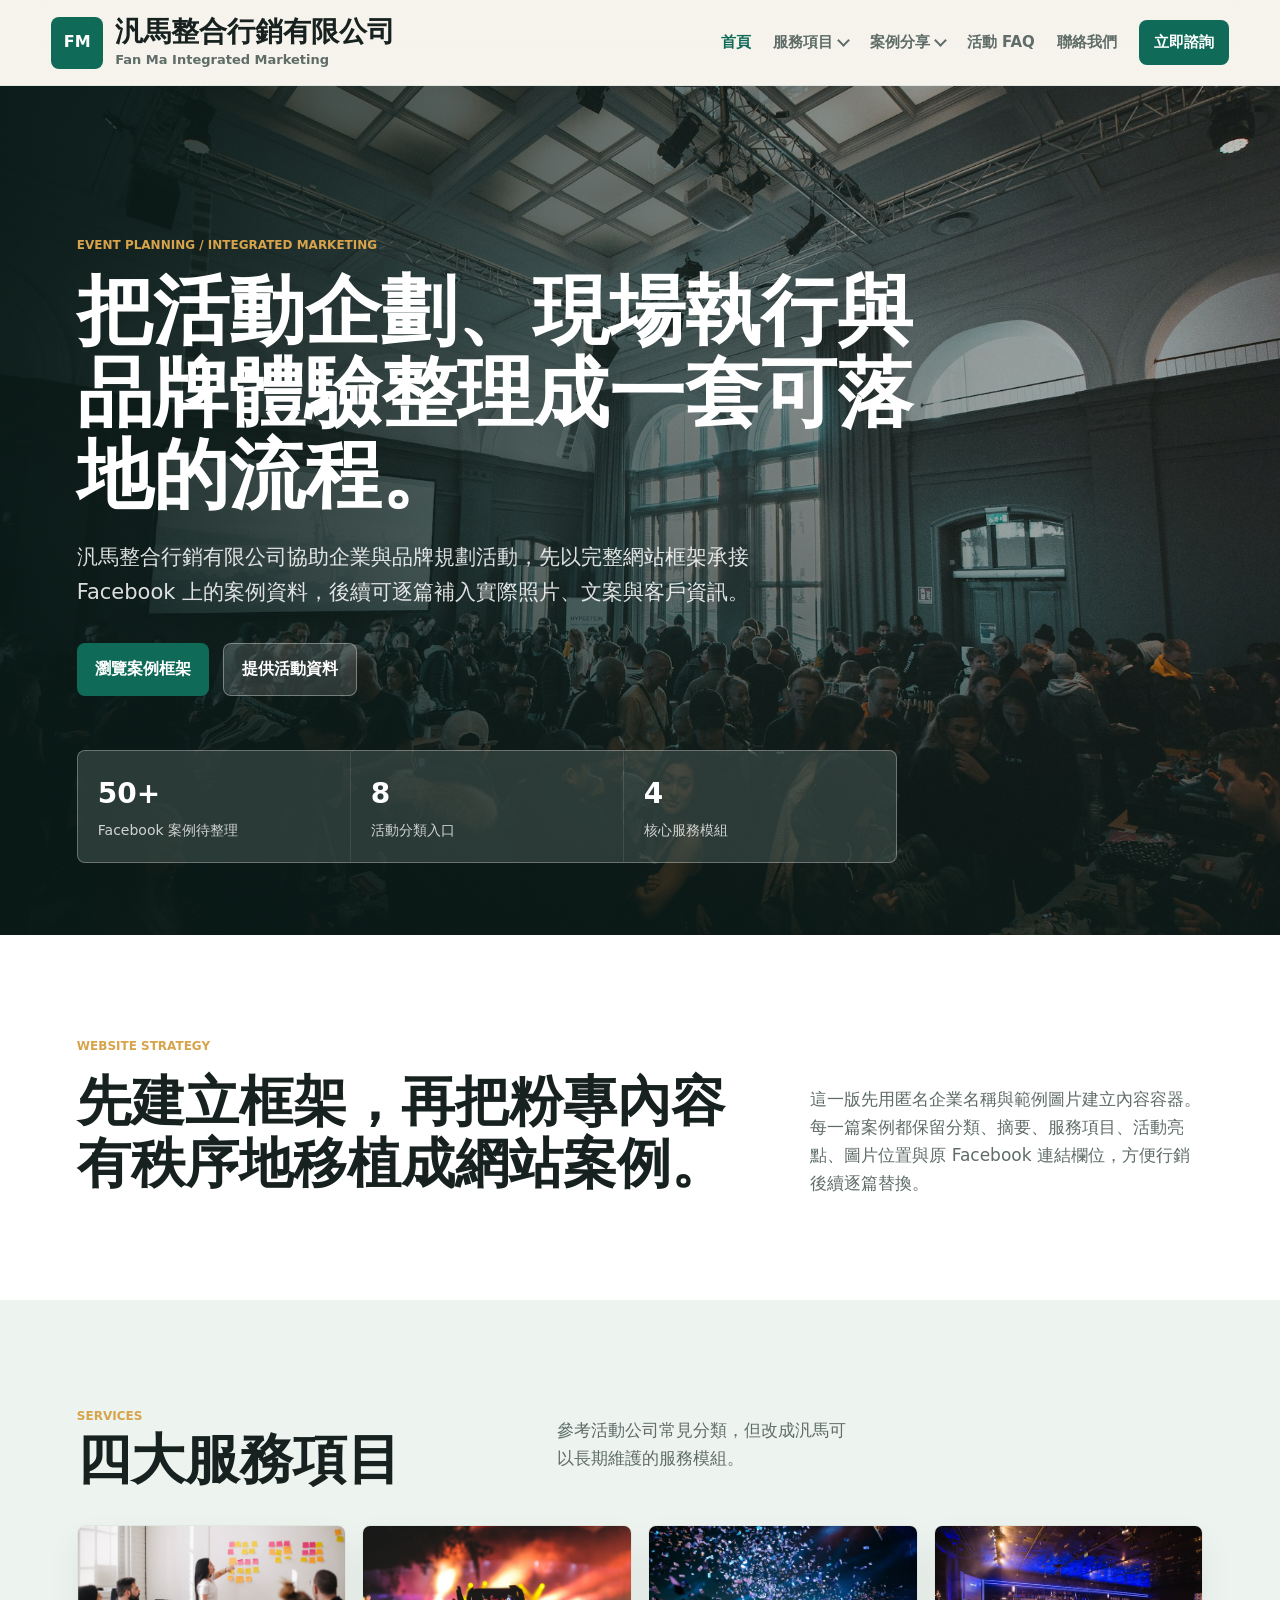
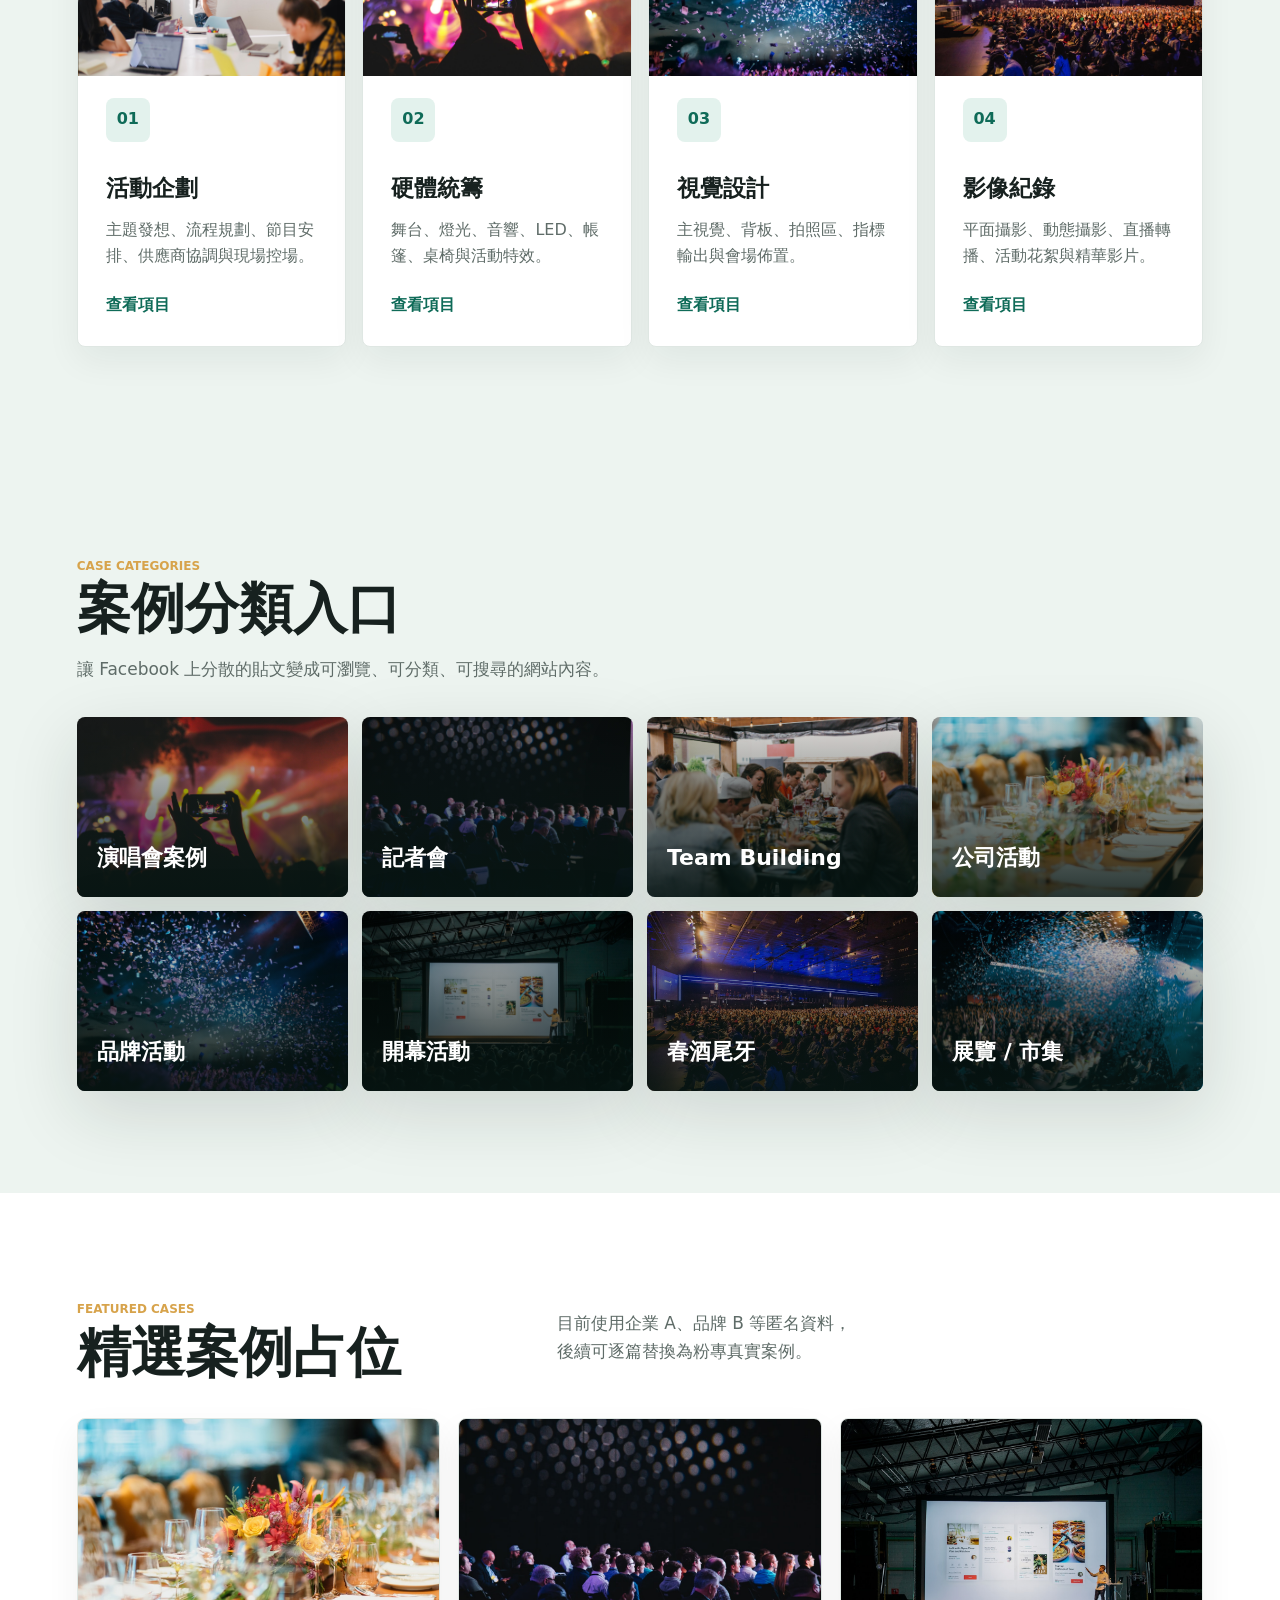
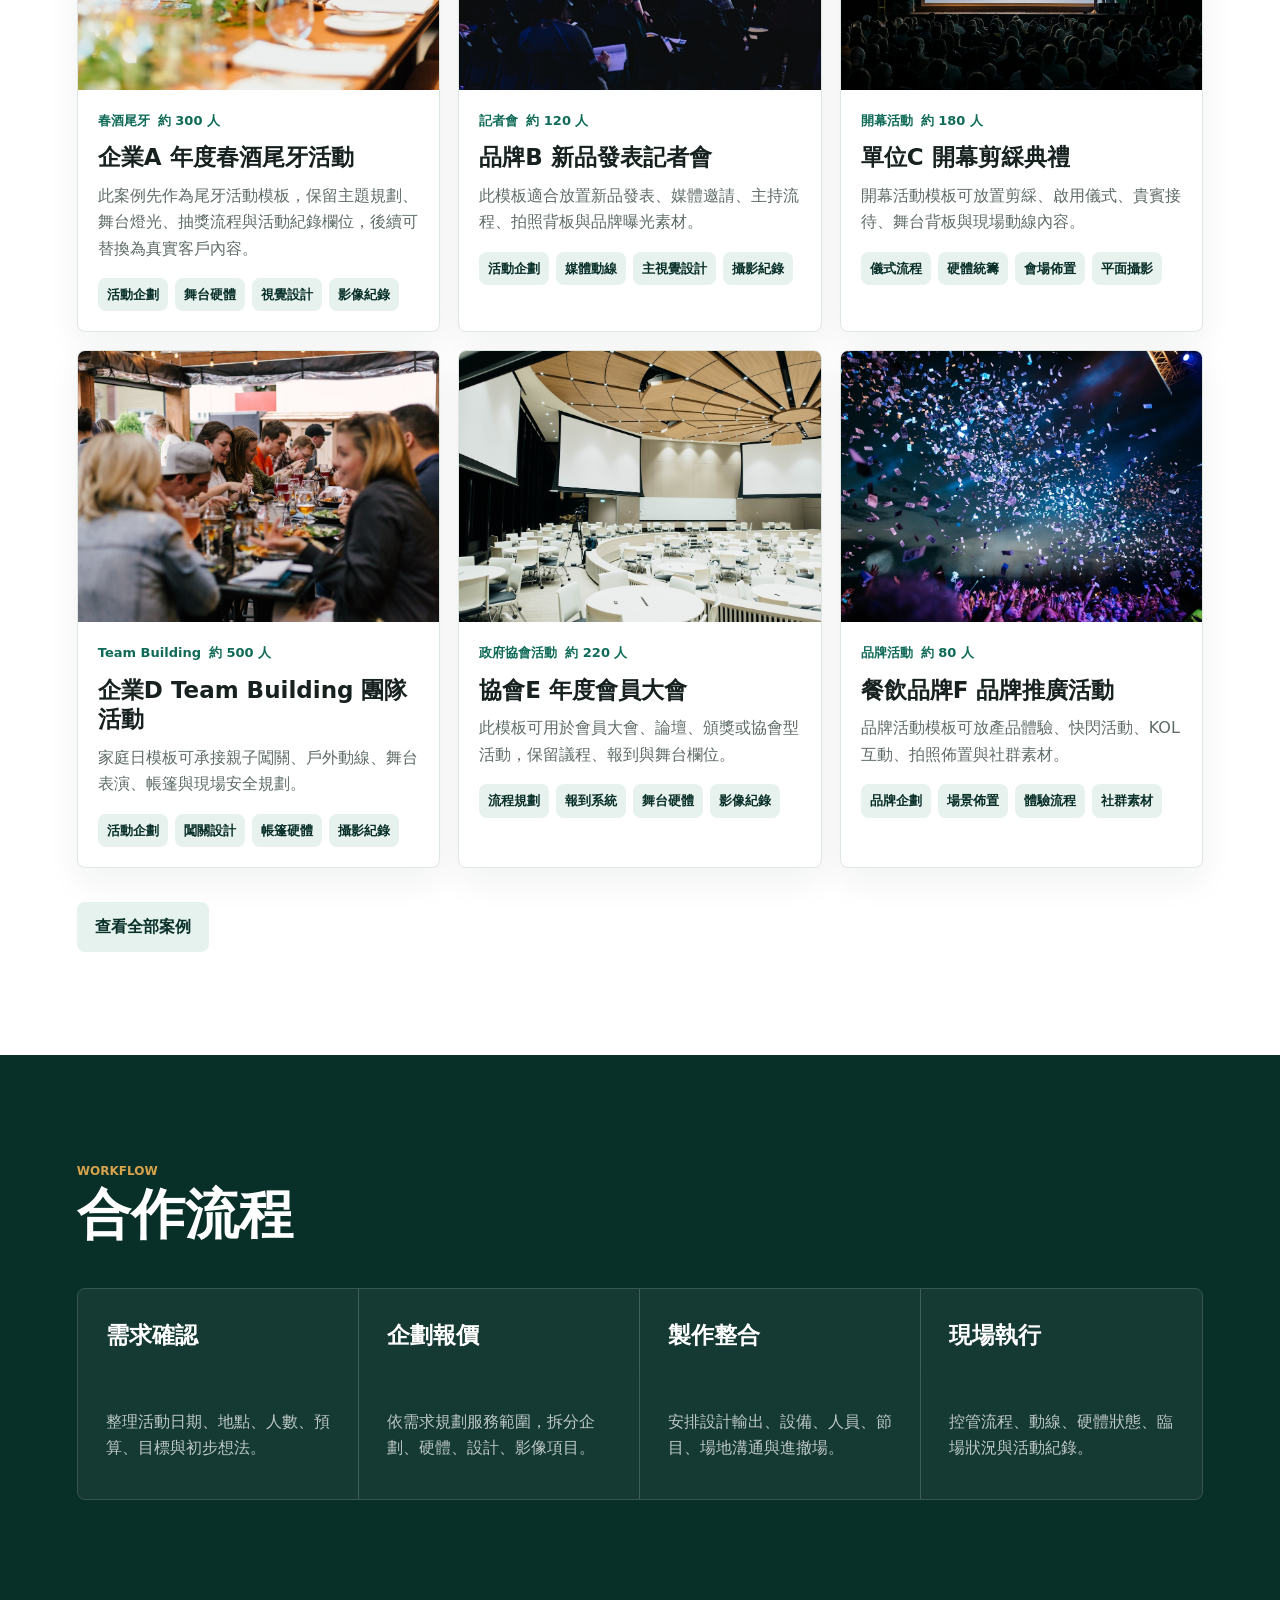
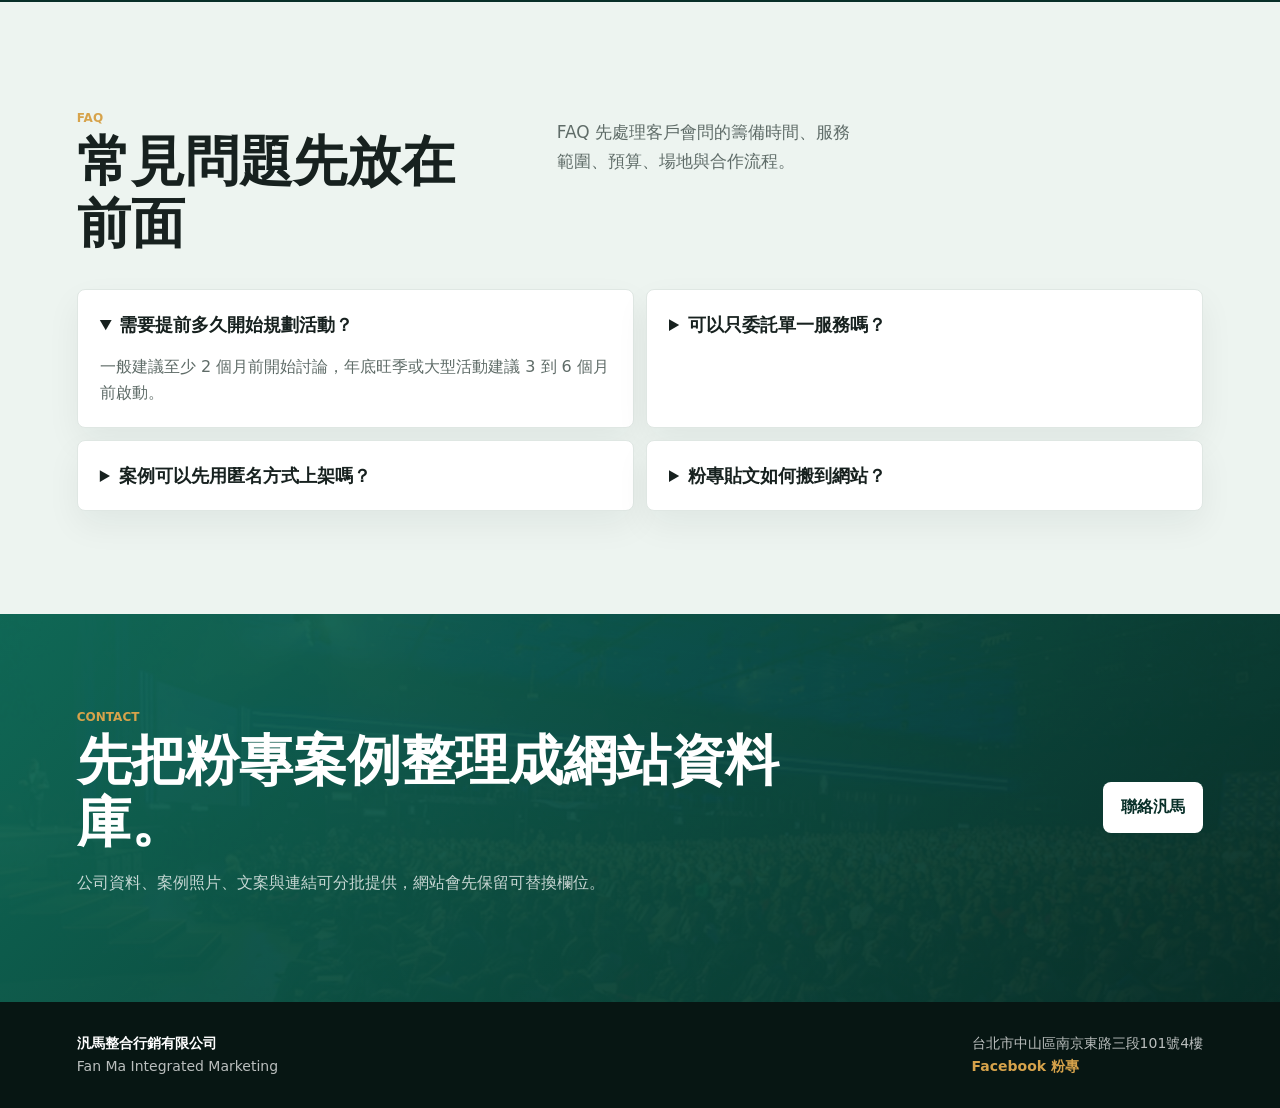
==== commit 4d6f283e: "Improve navigation and visual placeholders" ====
--- a/index.html
+++ b/index.html
@@ -27,8 +27,26 @@
       </button>
       <nav class="site-nav" id="site-nav" aria-label="主要導覽">
         <a href="index.html" data-nav="home">首頁</a>
-        <a href="services.html" data-nav="services">服務項目</a>
-        <a href="cases.html" data-nav="cases">案例分享</a>
+        <div class="nav-dropdown">
+          <button class="nav-drop-button" type="button" data-nav="services" aria-expanded="false">服務項目</button>
+          <div class="dropdown-menu">
+            <a href="services.html#planning">活動企劃</a>
+            <a href="services.html#hardware">硬體統籌</a>
+            <a href="services.html#design">視覺設計</a>
+            <a href="services.html#media">影像紀錄</a>
+          </div>
+        </div>
+        <div class="nav-dropdown">
+          <button class="nav-drop-button" type="button" data-nav="cases" aria-expanded="false">案例分享</button>
+          <div class="dropdown-menu">
+            <a href="cases.html?category=演唱會案例">演唱會案例</a>
+            <a href="cases.html?category=記者會">記者會</a>
+            <a href="cases.html?category=Team Building">Team Building</a>
+            <a href="cases.html?category=公司活動">公司活動</a>
+            <a href="cases.html?category=品牌活動">品牌活動</a>
+            <a href="cases.html?category=開幕活動">開幕活動</a>
+          </div>
+        </div>
         <a href="faq.html" data-nav="faq">活動 FAQ</a>
         <a href="contact.html" data-nav="contact">聯絡我們</a>
         <a class="nav-cta" href="contact.html">立即諮詢</a>
@@ -85,25 +103,29 @@
           <p>參考活動公司常見分類，但改成汎馬可以長期維護的服務模組。</p>
         </div>
         <div class="service-grid">
-          <article class="service-card">
+          <article class="service-card planning">
+            <div class="service-visual" aria-hidden="true"></div>
             <span class="card-number">01</span>
             <h3>活動企劃</h3>
             <p>主題發想、流程規劃、節目安排、供應商協調與現場控場。</p>
             <a href="services.html#planning">查看項目</a>
           </article>
-          <article class="service-card">
+          <article class="service-card hardware">
+            <div class="service-visual" aria-hidden="true"></div>
             <span class="card-number">02</span>
             <h3>硬體統籌</h3>
             <p>舞台、燈光、音響、LED、帳篷、桌椅與活動特效。</p>
             <a href="services.html#hardware">查看項目</a>
           </article>
-          <article class="service-card">
+          <article class="service-card design">
+            <div class="service-visual" aria-hidden="true"></div>
             <span class="card-number">03</span>
             <h3>視覺設計</h3>
             <p>主視覺、背板、拍照區、指標輸出與會場佈置。</p>
             <a href="services.html#design">查看項目</a>
           </article>
-          <article class="service-card">
+          <article class="service-card media">
+            <div class="service-visual" aria-hidden="true"></div>
             <span class="card-number">04</span>
             <h3>影像紀錄</h3>
             <p>平面攝影、動態攝影、直播轉播、活動花絮與精華影片。</p>
@@ -119,14 +141,14 @@
           <p>讓 Facebook 上分散的貼文變成可瀏覽、可分類、可搜尋的網站內容。</p>
         </div>
         <div class="category-grid">
-          <a href="cases.html?category=春酒尾牙">春酒尾牙</a>
-          <a href="cases.html?category=企業活動">企業活動</a>
-          <a href="cases.html?category=品牌活動">品牌活動</a>
-          <a href="cases.html?category=開幕活動">開幕活動</a>
-          <a href="cases.html?category=家庭日">家庭日</a>
-          <a href="cases.html?category=發表記者會">發表記者會</a>
-          <a href="cases.html?category=政府協會活動">政府 / 協會活動</a>
-          <a href="cases.html?category=展覽市集">展覽 / 市集</a>
+          <a class="category-card concert" href="cases.html?category=演唱會案例"><span>演唱會案例</span></a>
+          <a class="category-card press" href="cases.html?category=記者會"><span>記者會</span></a>
+          <a class="category-card team" href="cases.html?category=Team Building"><span>Team Building</span></a>
+          <a class="category-card company" href="cases.html?category=公司活動"><span>公司活動</span></a>
+          <a class="category-card brand" href="cases.html?category=品牌活動"><span>品牌活動</span></a>
+          <a class="category-card opening" href="cases.html?category=開幕活動"><span>開幕活動</span></a>
+          <a class="category-card banquet" href="cases.html?category=春酒尾牙"><span>春酒尾牙</span></a>
+          <a class="category-card exhibition" href="cases.html?category=展覽市集"><span>展覽 / 市集</span></a>
         </div>
       </section>
 
--- a/styles.css
+++ b/styles.css
@@ -45,8 +45,8 @@
   display: flex;
   align-items: center;
   justify-content: space-between;
-  min-height: 76px;
-  padding: 12px clamp(18px, 4vw, 56px);
+  min-height: 86px;
+  padding: 14px clamp(18px, 4vw, 56px);
   background: rgba(246, 243, 237, 0.92);
   border-bottom: 1px solid rgba(223, 231, 227, 0.84);
   backdrop-filter: blur(18px);
@@ -63,12 +63,12 @@
   display: grid;
   place-items: center;
   flex: 0 0 auto;
-  width: 42px;
-  height: 42px;
+  width: 52px;
+  height: 52px;
   color: var(--white);
   background: var(--green);
   border-radius: 8px;
-  font-size: 14px;
+  font-size: 16px;
   font-weight: 900;
 }
 
@@ -78,13 +78,14 @@
 }
 
 .brand strong {
-  font-size: 18px;
+  font-size: clamp(21px, 2.2vw, 30px);
   line-height: 1.25;
 }
 
 .brand small {
   color: var(--muted);
-  font-size: 11px;
+  font-size: 13px;
+  font-weight: 800;
 }
 
 .site-nav {
@@ -101,8 +102,72 @@
 }
 
 .site-nav a:hover,
-.site-nav a.is-active {
+.site-nav a.is-active,
+.nav-drop-button:hover,
+.nav-drop-button.is-active {
   color: var(--green);
+}
+
+.nav-dropdown {
+  position: relative;
+}
+
+.nav-drop-button {
+  display: inline-flex;
+  align-items: center;
+  gap: 6px;
+  border: 0;
+  padding: 0;
+  color: inherit;
+  background: transparent;
+  font: inherit;
+  font-weight: 800;
+  cursor: pointer;
+}
+
+.nav-drop-button::after {
+  content: "";
+  width: 7px;
+  height: 7px;
+  border-right: 2px solid currentColor;
+  border-bottom: 2px solid currentColor;
+  transform: translateY(-2px) rotate(45deg);
+}
+
+.dropdown-menu {
+  position: absolute;
+  top: calc(100% + 18px);
+  left: 50%;
+  min-width: 190px;
+  padding: 8px;
+  background: var(--white);
+  border: 1px solid var(--line);
+  border-radius: 8px;
+  box-shadow: var(--shadow);
+  opacity: 0;
+  pointer-events: none;
+  transform: translateX(-50%) translateY(-8px);
+  transition: opacity 0.18s ease, transform 0.18s ease;
+}
+
+.dropdown-menu a {
+  display: block;
+  padding: 10px 12px;
+  color: var(--ink);
+  border-radius: 7px;
+}
+
+.dropdown-menu a:hover {
+  color: var(--green-dark);
+  background: var(--soft);
+}
+
+.nav-dropdown:hover .dropdown-menu,
+.nav-dropdown.is-open .dropdown-menu,
+.nav-dropdown:focus-within .dropdown-menu {
+  opacity: 1;
+  pointer-events: auto;
+  transform: translateX(-50%) translateY(0);
 }
 
 .nav-cta {
@@ -131,7 +196,7 @@
 
 .hero {
   position: relative;
-  min-height: calc(100vh - 76px);
+  min-height: calc(100vh - 86px);
   display: grid;
   align-items: end;
   overflow: hidden;
@@ -151,7 +216,7 @@
 }
 
 .hero-media-home {
-  background-image: url("https://images.unsplash.com/photo-1531058020387-3be344556be6?auto=format&fit=crop&w=1800&q=82");
+  background-image: url("assets/images/hero-event.jpg");
 }
 
 .hero-overlay {
@@ -269,7 +334,9 @@
 }
 
 .page-hero {
-  background: var(--green-dark);
+  background:
+    linear-gradient(90deg, rgba(8, 47, 40, 0.94), rgba(8, 47, 40, 0.7)),
+    url("assets/images/conference.jpg") center/cover;
   color: var(--white);
 }
 
@@ -358,8 +425,9 @@
 }
 
 .service-card {
-  min-height: 290px;
-  padding: 28px;
+  min-height: 360px;
+  overflow: hidden;
+  padding: 0 0 28px;
 }
 
 .card-number {
@@ -368,7 +436,7 @@
   justify-content: center;
   width: 44px;
   height: 44px;
-  margin-bottom: 54px;
+  margin: 22px 28px 32px;
   color: var(--green);
   background: #e3f2ed;
   border-radius: 8px;
@@ -376,12 +444,40 @@
 }
 
 .service-card p {
-  margin: 14px 0 22px;
+  margin: 14px 28px 22px;
 }
 
 .service-card a {
+  display: inline-block;
+  margin-left: 28px;
   color: var(--green);
   font-weight: 900;
+}
+
+.service-card h3 {
+  margin: 0 28px;
+}
+
+.service-visual {
+  height: 150px;
+  background-position: center;
+  background-size: cover;
+}
+
+.service-card.planning .service-visual {
+  background-image: url("assets/images/planning.jpg");
+}
+
+.service-card.hardware .service-visual {
+  background-image: url("assets/images/concert.jpg");
+}
+
+.service-card.design .service-visual {
+  background-image: url("assets/images/brand.jpg");
+}
+
+.service-card.media .service-visual {
+  background-image: url("assets/images/media-party.jpg");
 }
 
 .feature-list {
@@ -407,17 +503,63 @@
 }
 
 .category-grid a {
-  min-height: 110px;
+  position: relative;
+  min-height: 180px;
   display: flex;
   align-items: flex-end;
   padding: 20px;
   color: var(--white);
-  background:
-    linear-gradient(135deg, rgba(15, 107, 88, 0.95), rgba(8, 47, 40, 0.96)),
-    var(--green);
+  background-position: center;
+  background-size: cover;
   border-radius: 8px;
   font-size: 22px;
   font-weight: 900;
+  overflow: hidden;
+  box-shadow: var(--shadow);
+}
+
+.category-grid a::before {
+  content: "";
+  position: absolute;
+  inset: 0;
+  background: linear-gradient(0deg, rgba(7, 22, 19, 0.86), rgba(7, 22, 19, 0.12));
+}
+
+.category-grid a span {
+  position: relative;
+  z-index: 1;
+}
+
+.category-card.concert {
+  background-image: url("assets/images/concert.jpg");
+}
+
+.category-card.press {
+  background-image: url("assets/images/press.jpg");
+}
+
+.category-card.team {
+  background-image: url("assets/images/team-building.jpg");
+}
+
+.category-card.company {
+  background-image: url("assets/images/corporate.jpg");
+}
+
+.category-card.brand {
+  background-image: url("assets/images/brand.jpg");
+}
+
+.category-card.opening {
+  background-image: url("assets/images/opening.jpg");
+}
+
+.category-card.banquet {
+  background-image: url("assets/images/media-party.jpg");
+}
+
+.category-card.exhibition {
+  background-image: url("assets/images/exhibition.jpg");
 }
 
 .filter-bar {
@@ -595,7 +737,7 @@
   color: var(--white);
   background:
     linear-gradient(135deg, rgba(15, 107, 88, 0.96), rgba(8, 47, 40, 0.96)),
-    url("https://images.unsplash.com/photo-1551818255-e6e10975bc17?auto=format&fit=crop&w=1600&q=80") center/cover;
+    url("assets/images/media-party.jpg") center/cover;
 }
 
 .contact-band h2 {
@@ -778,6 +920,13 @@
   border: 1px dashed #b9c9c3;
   border-radius: 8px;
   font-weight: 900;
+}
+
+.image-gallery-grid img {
+  height: 100%;
+  min-height: 180px;
+  object-fit: cover;
+  border-radius: 8px;
 }
 
 .site-footer {
@@ -825,7 +974,7 @@
 
   .site-nav {
     position: fixed;
-    top: 76px;
+    top: 86px;
     left: 14px;
     right: 14px;
     display: none;
@@ -847,6 +996,37 @@
     padding: 12px;
   }
 
+  .nav-dropdown {
+    display: grid;
+  }
+
+  .nav-drop-button {
+    justify-content: space-between;
+    width: 100%;
+    padding: 12px;
+  }
+
+  .dropdown-menu {
+    position: static;
+    display: none;
+    min-width: 0;
+    margin: 0 0 8px;
+    padding: 4px;
+    box-shadow: none;
+    opacity: 1;
+    pointer-events: auto;
+    transform: none;
+  }
+
+  .nav-dropdown.is-open .dropdown-menu {
+    display: block;
+  }
+
+  .nav-dropdown:hover .dropdown-menu,
+  .nav-dropdown:focus-within .dropdown-menu {
+    transform: none;
+  }
+
   .nav-cta {
     text-align: center;
   }
@@ -883,11 +1063,11 @@
 
 @media (max-width: 640px) {
   .site-header {
-    min-height: 68px;
+    min-height: 74px;
   }
 
   .brand strong {
-    font-size: 15px;
+    font-size: 17px;
   }
 
   .brand small {
@@ -895,7 +1075,7 @@
   }
 
   .site-nav {
-    top: 68px;
+    top: 74px;
   }
 
   .hero-stats,
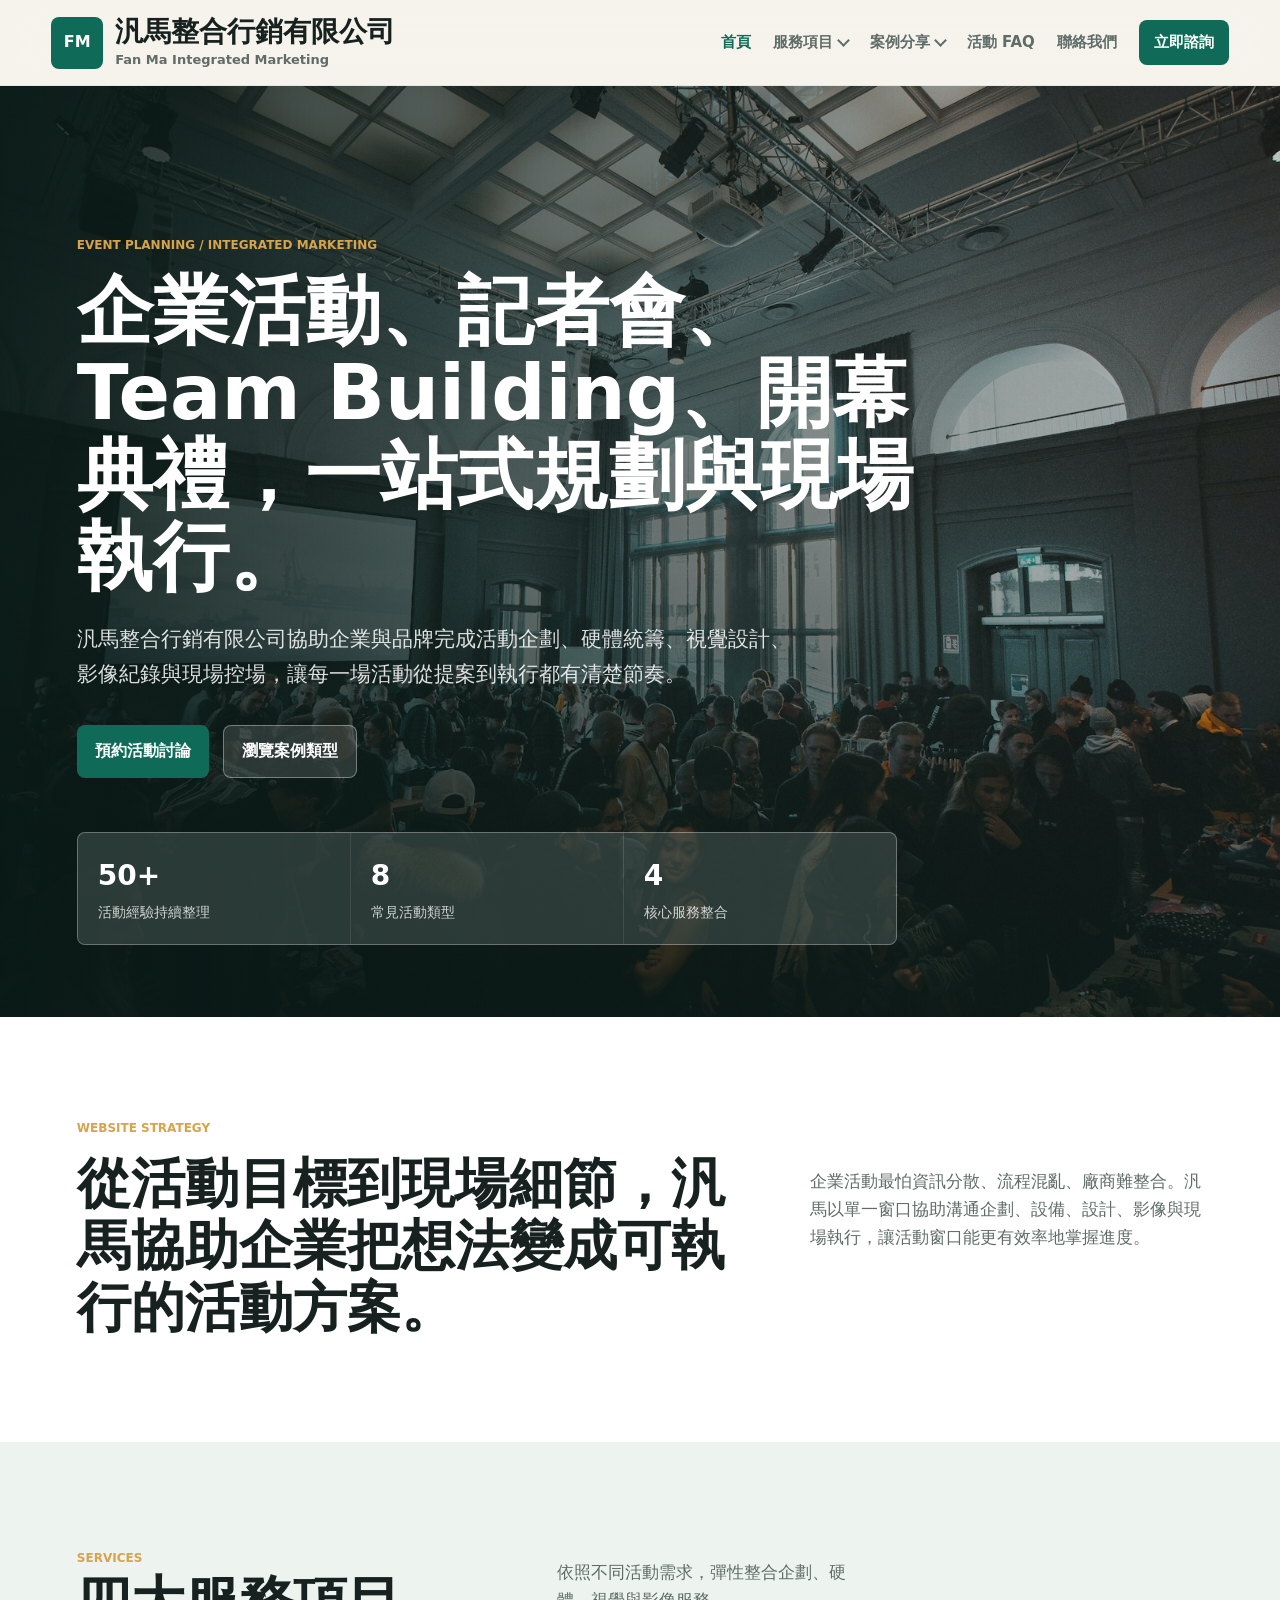
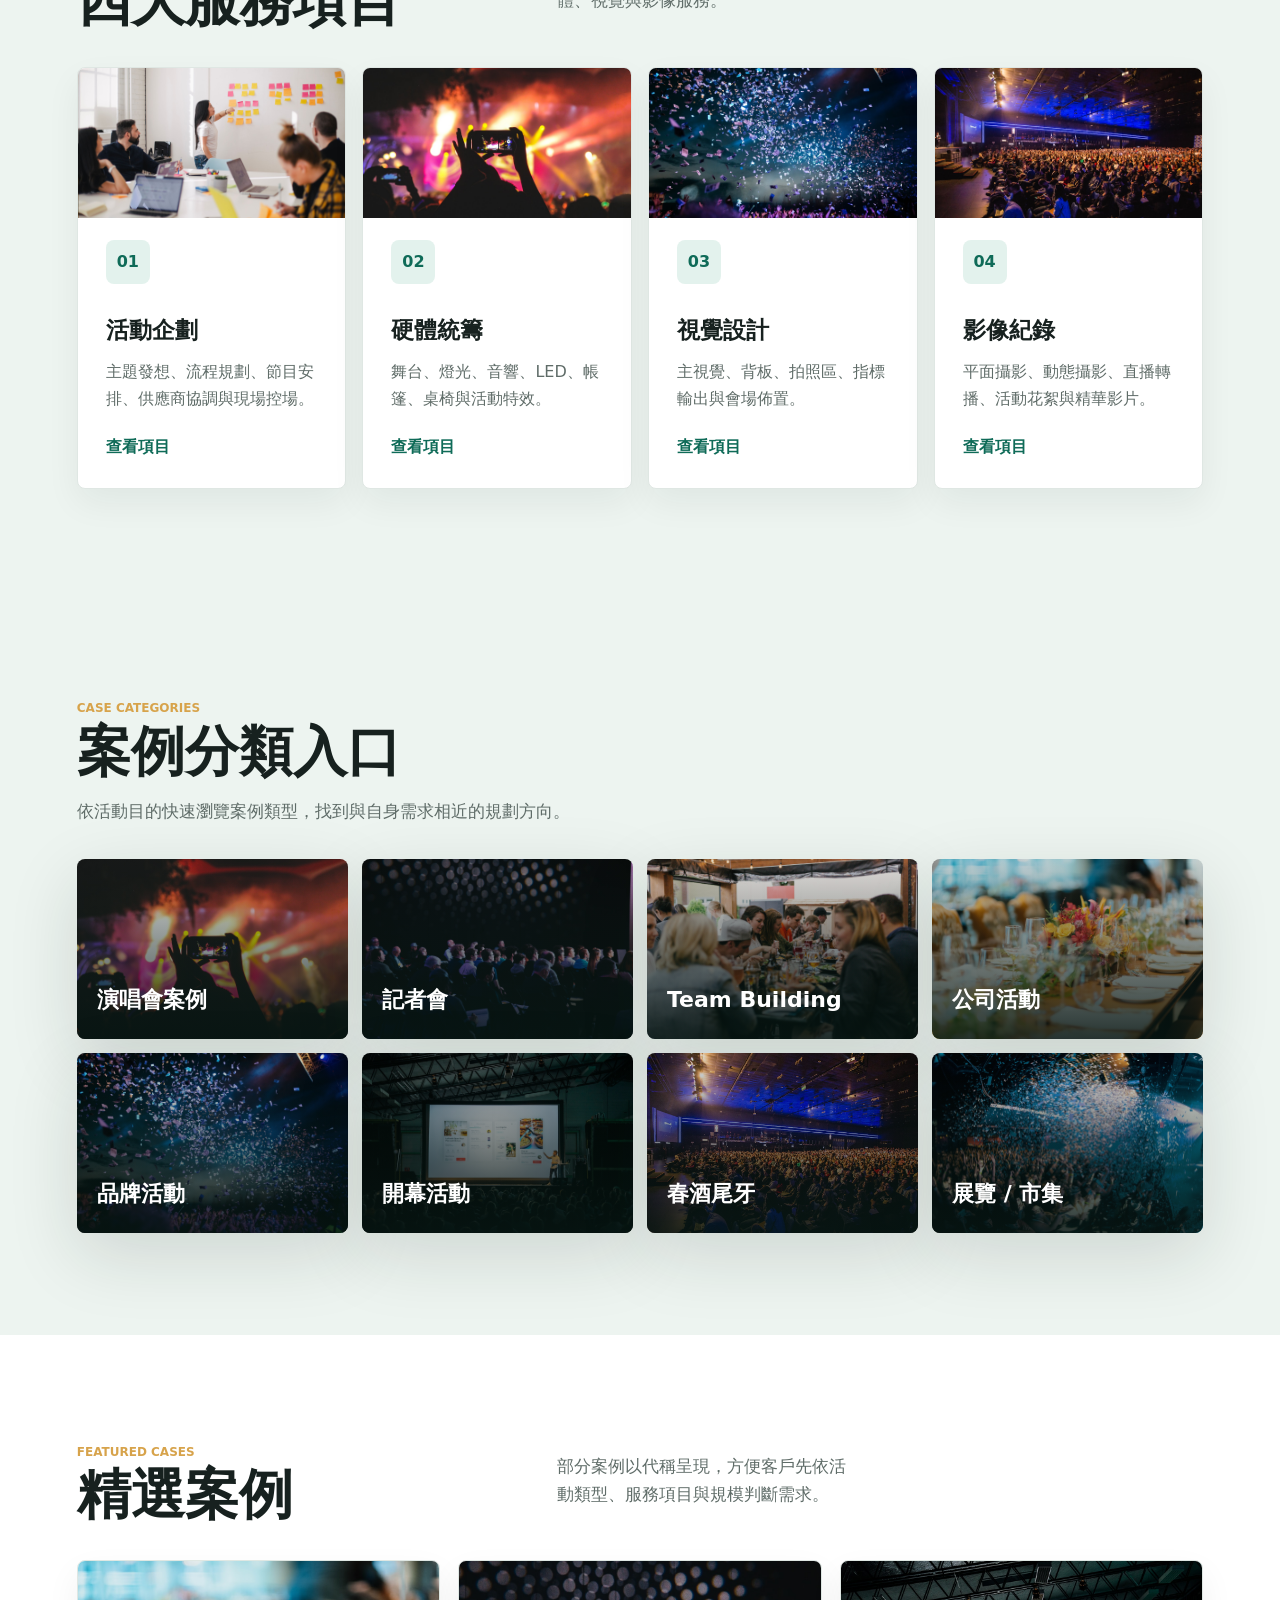
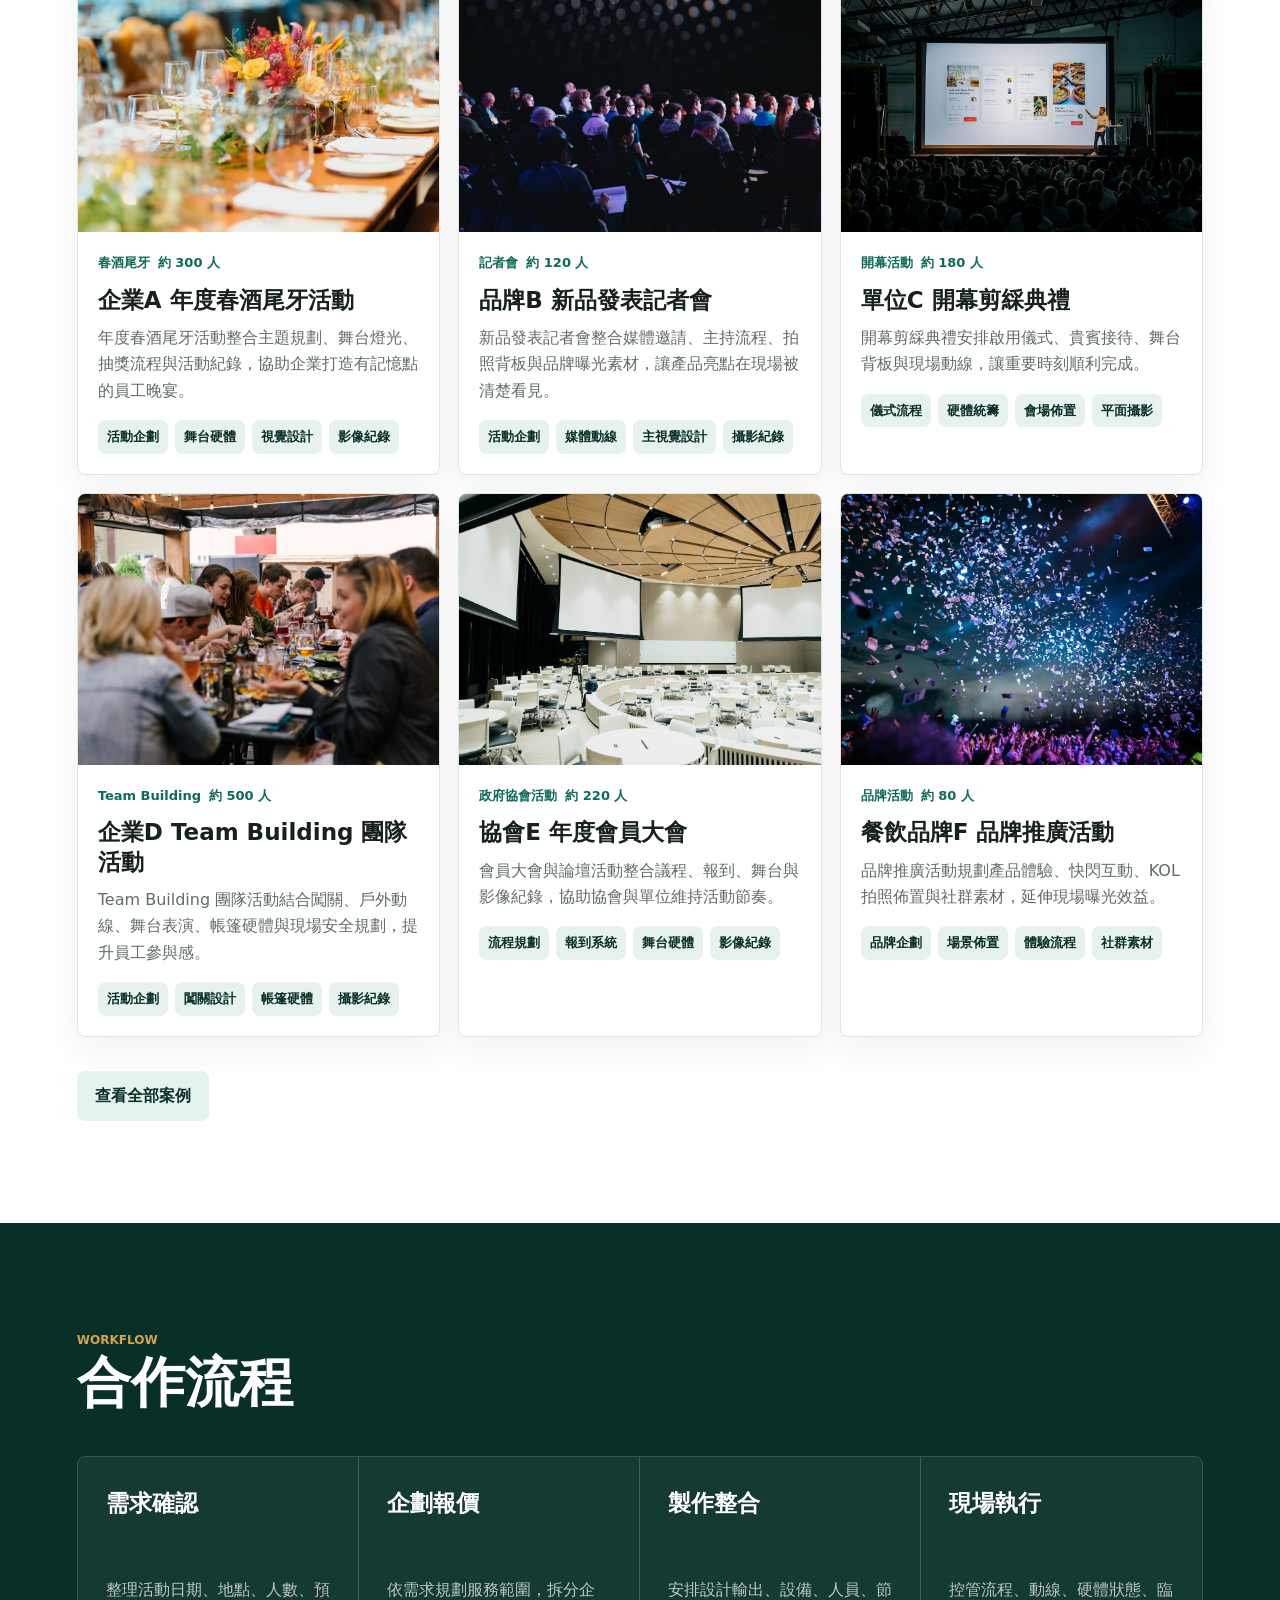
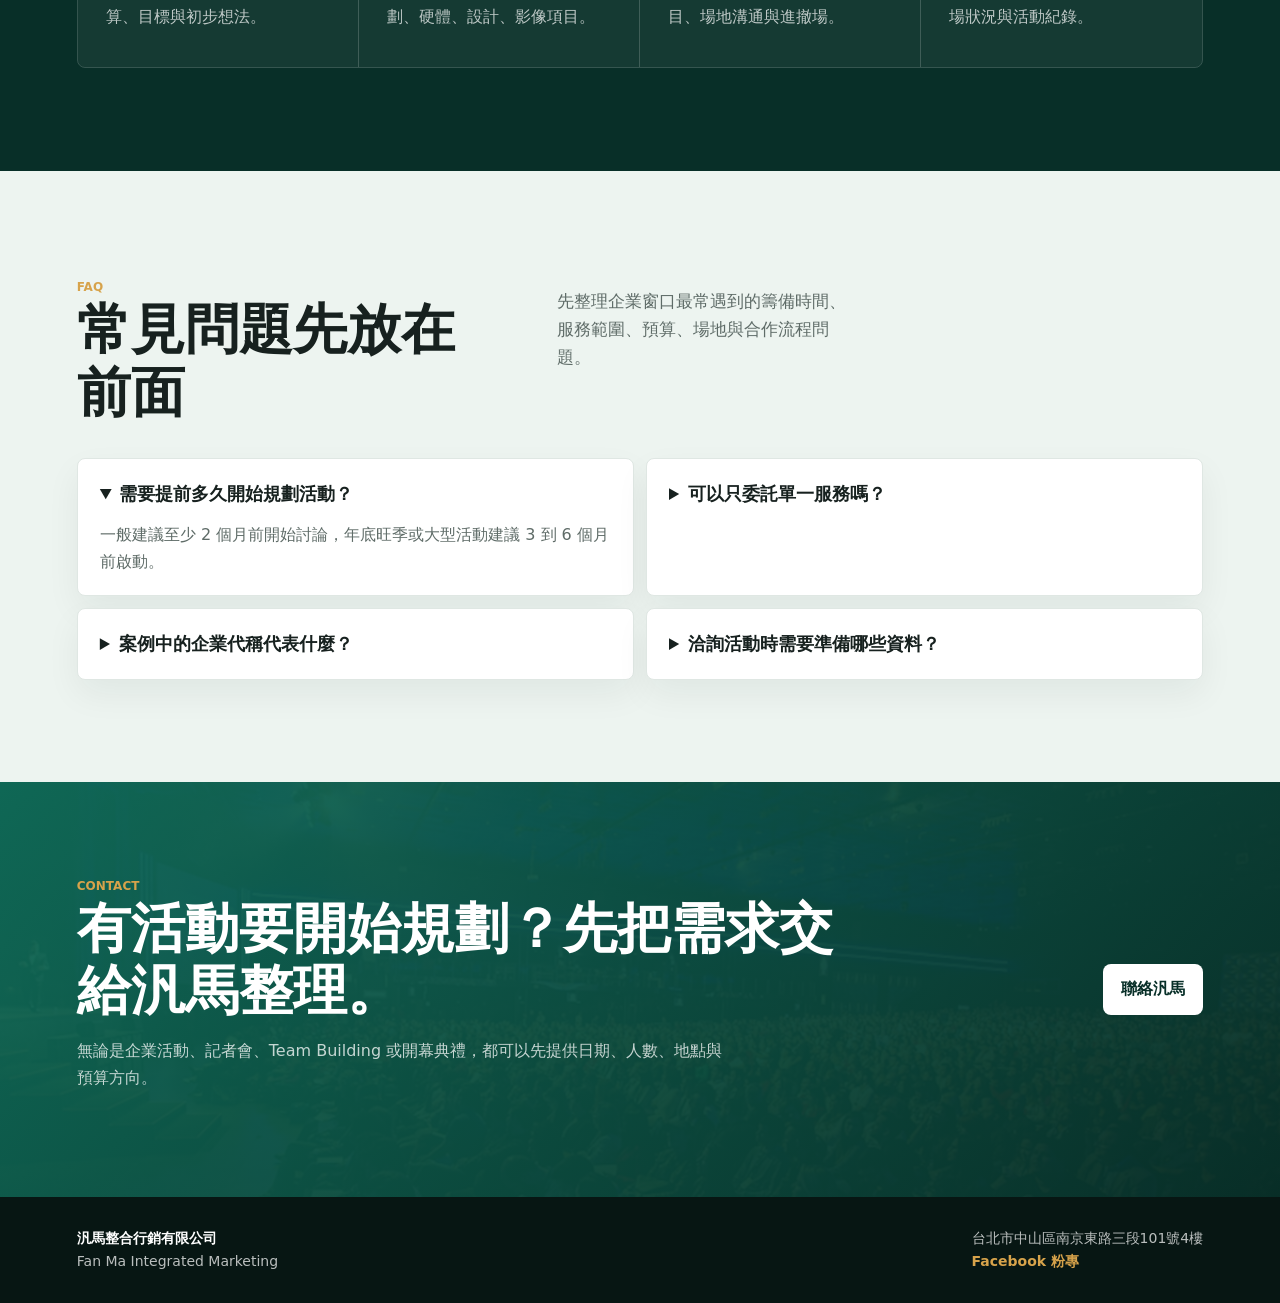
==== commit 370e350d: "Formalize public website copy" ====
--- a/index.html
+++ b/index.html
@@ -59,26 +59,26 @@
         <div class="hero-overlay"></div>
         <div class="hero-content">
           <p class="eyebrow">Event planning / Integrated marketing</p>
-          <h1>把活動企劃、現場執行與品牌體驗整理成一套可落地的流程。</h1>
+          <h1>企業活動、記者會、Team Building、開幕典禮，一站式規劃與現場執行。</h1>
           <p class="hero-copy">
-            汎馬整合行銷有限公司協助企業與品牌規劃活動，先以完整網站框架承接 Facebook 上的案例資料，後續可逐篇補入實際照片、文案與客戶資訊。
+            汎馬整合行銷有限公司協助企業與品牌完成活動企劃、硬體統籌、視覺設計、影像紀錄與現場控場，讓每一場活動從提案到執行都有清楚節奏。
           </p>
           <div class="hero-actions">
-            <a class="button primary" href="cases.html">瀏覽案例框架</a>
-            <a class="button ghost" href="contact.html">提供活動資料</a>
+            <a class="button primary" href="contact.html">預約活動討論</a>
+            <a class="button ghost" href="cases.html">瀏覽案例類型</a>
           </div>
           <dl class="hero-stats">
             <div>
               <dt>50+</dt>
-              <dd>Facebook 案例待整理</dd>
+              <dd>活動經驗持續整理</dd>
             </div>
             <div>
               <dt>8</dt>
-              <dd>活動分類入口</dd>
+              <dd>常見活動類型</dd>
             </div>
             <div>
               <dt>4</dt>
-              <dd>核心服務模組</dd>
+              <dd>核心服務整合</dd>
             </div>
           </dl>
         </div>
@@ -87,9 +87,9 @@
       <section class="section intro">
         <div class="section-label">Website strategy</div>
         <div class="intro-grid">
-          <h2>先建立框架，再把粉專內容有秩序地移植成網站案例。</h2>
+          <h2>從活動目標到現場細節，汎馬協助企業把想法變成可執行的活動方案。</h2>
           <p>
-            這一版先用匿名企業名稱與範例圖片建立內容容器。每一篇案例都保留分類、摘要、服務項目、活動亮點、圖片位置與原 Facebook 連結欄位，方便行銷後續逐篇替換。
+            企業活動最怕資訊分散、流程混亂、廠商難整合。汎馬以單一窗口協助溝通企劃、設備、設計、影像與現場執行，讓活動窗口能更有效率地掌握進度。
           </p>
         </div>
       </section>
@@ -100,7 +100,7 @@
             <span class="section-label">Services</span>
             <h2>四大服務項目</h2>
           </div>
-          <p>參考活動公司常見分類，但改成汎馬可以長期維護的服務模組。</p>
+          <p>依照不同活動需求，彈性整合企劃、硬體、視覺與影像服務。</p>
         </div>
         <div class="service-grid">
           <article class="service-card planning">
@@ -138,7 +138,7 @@
         <div class="section-heading">
           <span class="section-label">Case categories</span>
           <h2>案例分類入口</h2>
-          <p>讓 Facebook 上分散的貼文變成可瀏覽、可分類、可搜尋的網站內容。</p>
+          <p>依活動目的快速瀏覽案例類型，找到與自身需求相近的規劃方向。</p>
         </div>
         <div class="category-grid">
           <a class="category-card concert" href="cases.html?category=演唱會案例"><span>演唱會案例</span></a>
@@ -156,9 +156,9 @@
         <div class="section-heading split">
           <div>
             <span class="section-label">Featured cases</span>
-            <h2>精選案例占位</h2>
-          </div>
-          <p>目前使用企業 A、品牌 B 等匿名資料，後續可逐篇替換為粉專真實案例。</p>
+            <h2>精選案例</h2>
+          </div>
+          <p>部分案例以代稱呈現，方便客戶先依活動類型、服務項目與規模判斷需求。</p>
         </div>
         <div class="case-list compact" data-case-list data-limit="6"></div>
         <div class="section-actions">
@@ -197,7 +197,7 @@
             <span class="section-label">FAQ</span>
             <h2>常見問題先放在前面</h2>
           </div>
-          <p>FAQ 先處理客戶會問的籌備時間、服務範圍、預算、場地與合作流程。</p>
+          <p>先整理企業窗口最常遇到的籌備時間、服務範圍、預算、場地與合作流程問題。</p>
         </div>
         <div class="faq-list two-column">
           <details open>
@@ -209,12 +209,12 @@
             <p>可以。若已有企劃，也可以只協助硬體、視覺、影像或現場執行。</p>
           </details>
           <details>
-            <summary>案例可以先用匿名方式上架嗎？</summary>
-            <p>可以。正式客戶名稱、照片與活動細節可等行銷確認後再逐篇替換。</p>
+            <summary>案例中的企業代稱代表什麼？</summary>
+            <p>為保護客戶隱私，部分案例會先以企業A、品牌B等方式呈現；實際合作內容可於洽談時進一步說明。</p>
           </details>
           <details>
-            <summary>粉專貼文如何搬到網站？</summary>
-            <p>每篇貼文整理成案例標題、分類、摘要、服務項目、亮點、圖片與原文連結。</p>
+            <summary>洽詢活動時需要準備哪些資料？</summary>
+            <p>建議先提供活動日期、地點、人數、活動類型、預算範圍與希望汎馬協助的服務項目。</p>
           </details>
         </div>
       </section>
@@ -222,8 +222,8 @@
       <section class="contact-band">
         <div>
           <span class="section-label">Contact</span>
-          <h2>先把粉專案例整理成網站資料庫。</h2>
-          <p>公司資料、案例照片、文案與連結可分批提供，網站會先保留可替換欄位。</p>
+          <h2>有活動要開始規劃？先把需求交給汎馬整理。</h2>
+          <p>無論是企業活動、記者會、Team Building 或開幕典禮，都可以先提供日期、人數、地點與預算方向。</p>
         </div>
         <a class="button primary light" href="contact.html">聯絡汎馬</a>
       </section>
--- a/styles.css
+++ b/styles.css
@@ -952,6 +952,10 @@
 .site-footer a {
   color: var(--gold);
   font-weight: 900;
+}
+
+.mobile-action-bar {
+  display: none;
 }
 
 @media (max-width: 1080px) {
@@ -1062,6 +1066,10 @@
 }
 
 @media (max-width: 640px) {
+  body {
+    padding-bottom: 74px;
+  }
+
   .site-header {
     min-height: 74px;
   }
@@ -1109,4 +1117,34 @@
   .site-footer > div + div {
     margin-top: 14px;
   }
-}
+
+  .mobile-action-bar {
+    position: fixed;
+    z-index: 30;
+    left: 0;
+    right: 0;
+    bottom: 0;
+    display: grid;
+    grid-template-columns: repeat(2, minmax(0, 1fr));
+    gap: 1px;
+    padding: 10px;
+    background: rgba(7, 22, 19, 0.92);
+    box-shadow: 0 -12px 28px rgba(7, 22, 19, 0.2);
+    backdrop-filter: blur(14px);
+  }
+
+  .mobile-action-bar a {
+    display: grid;
+    place-items: center;
+    min-height: 48px;
+    color: var(--white);
+    background: var(--green);
+    border-radius: 8px;
+    font-weight: 900;
+  }
+
+  .mobile-action-bar a + a {
+    color: var(--green-dark);
+    background: var(--white);
+  }
+}
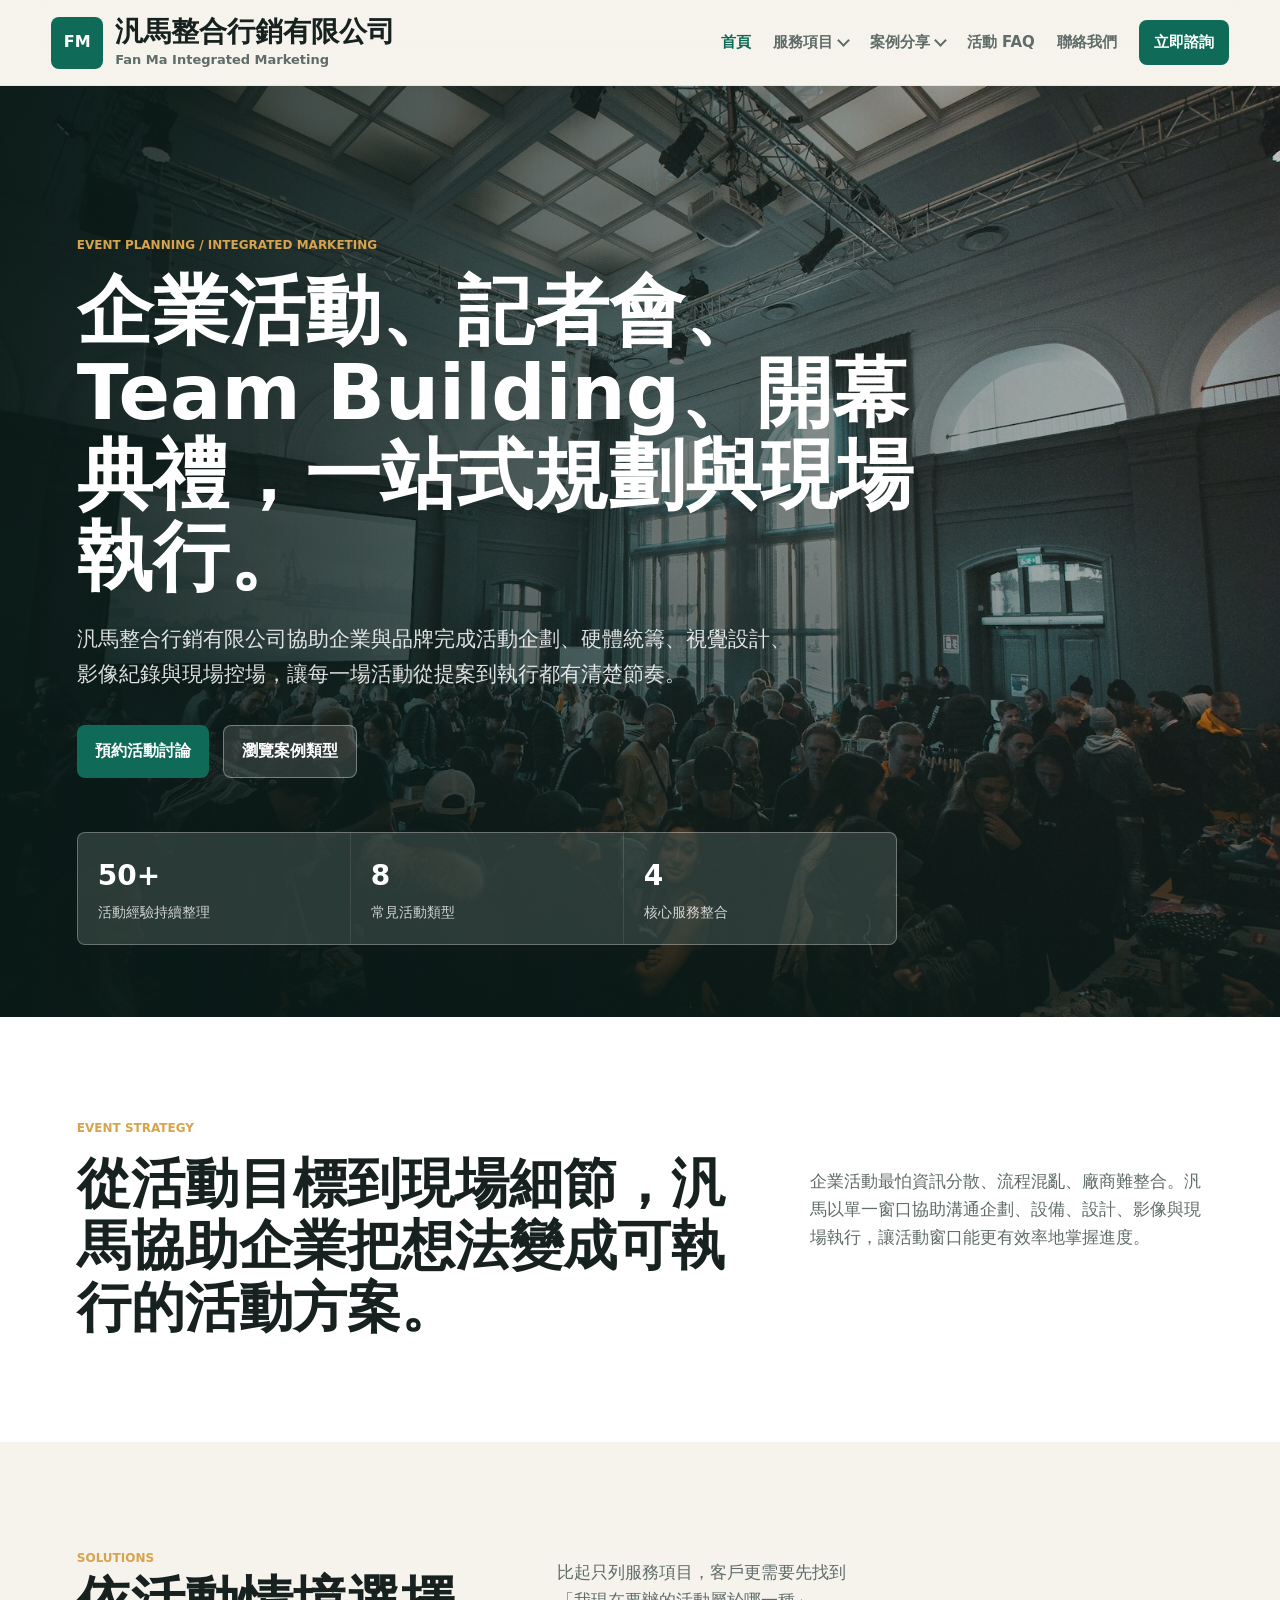
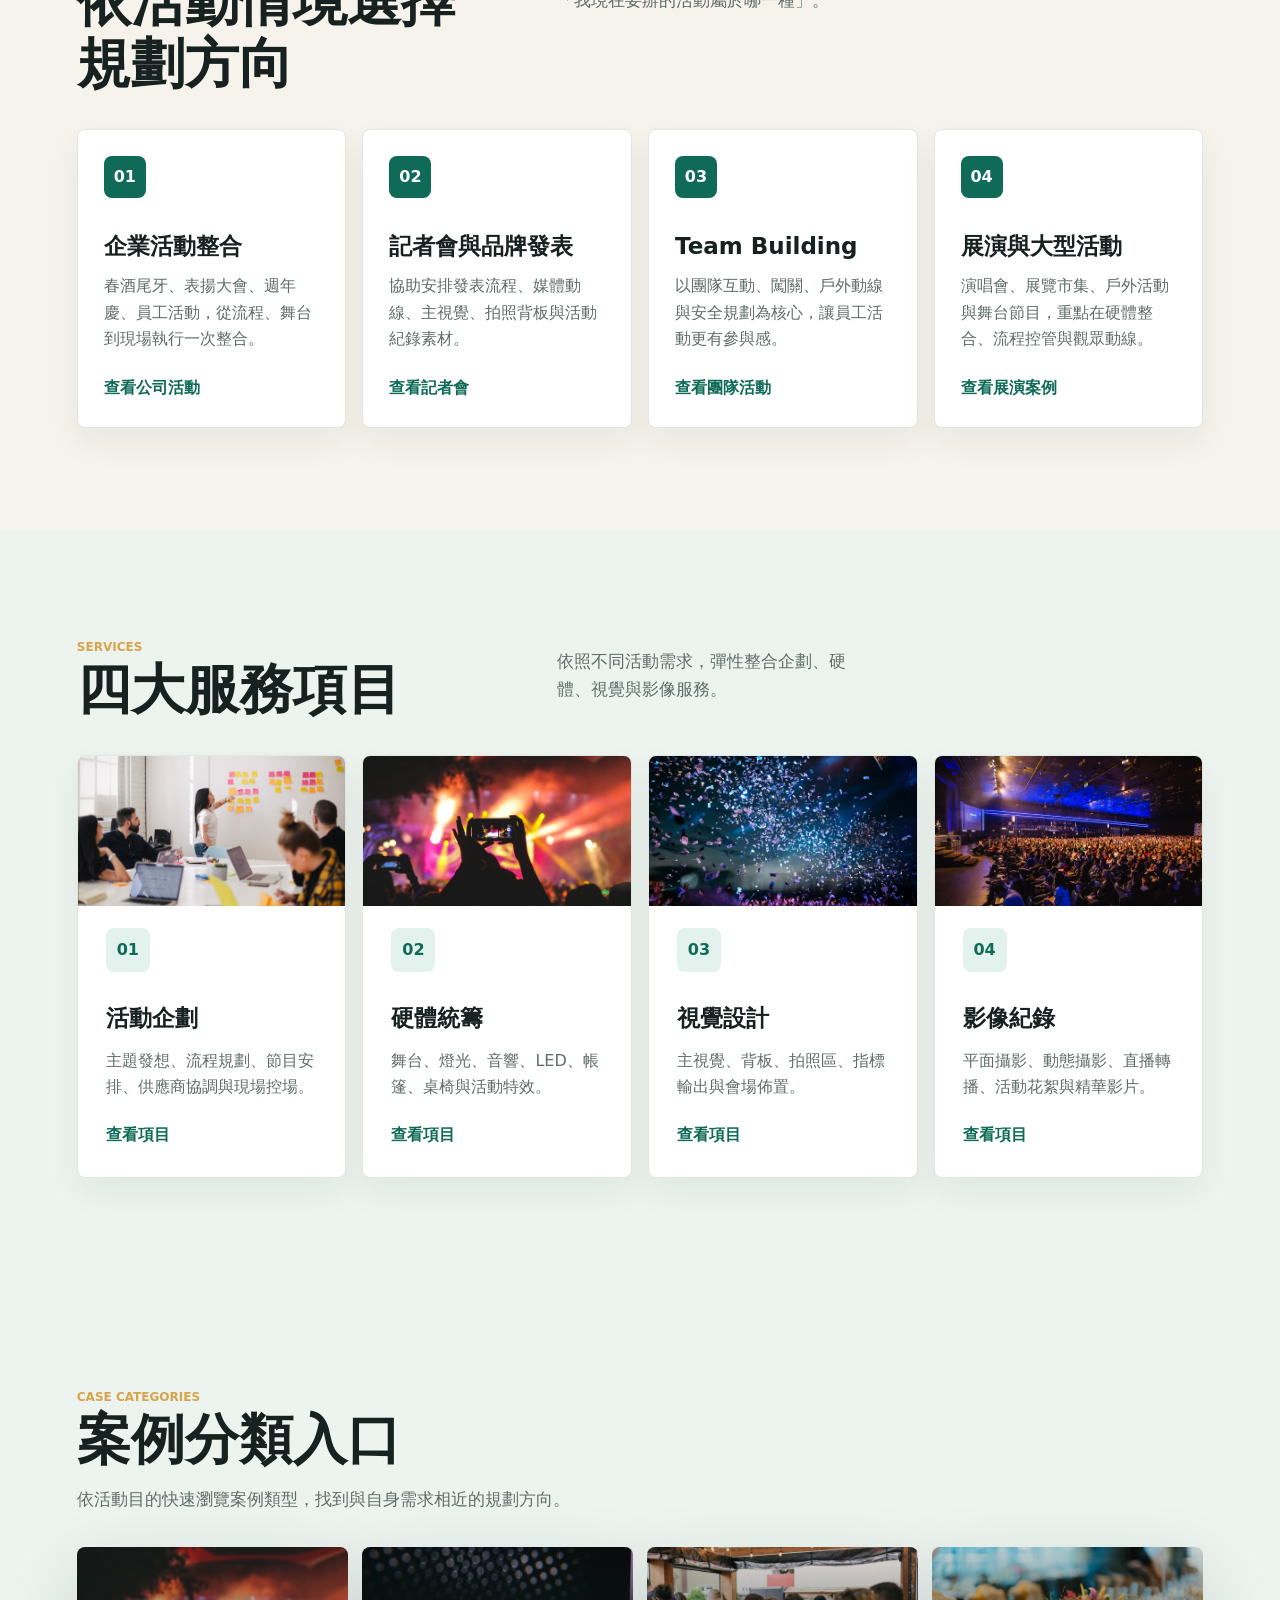
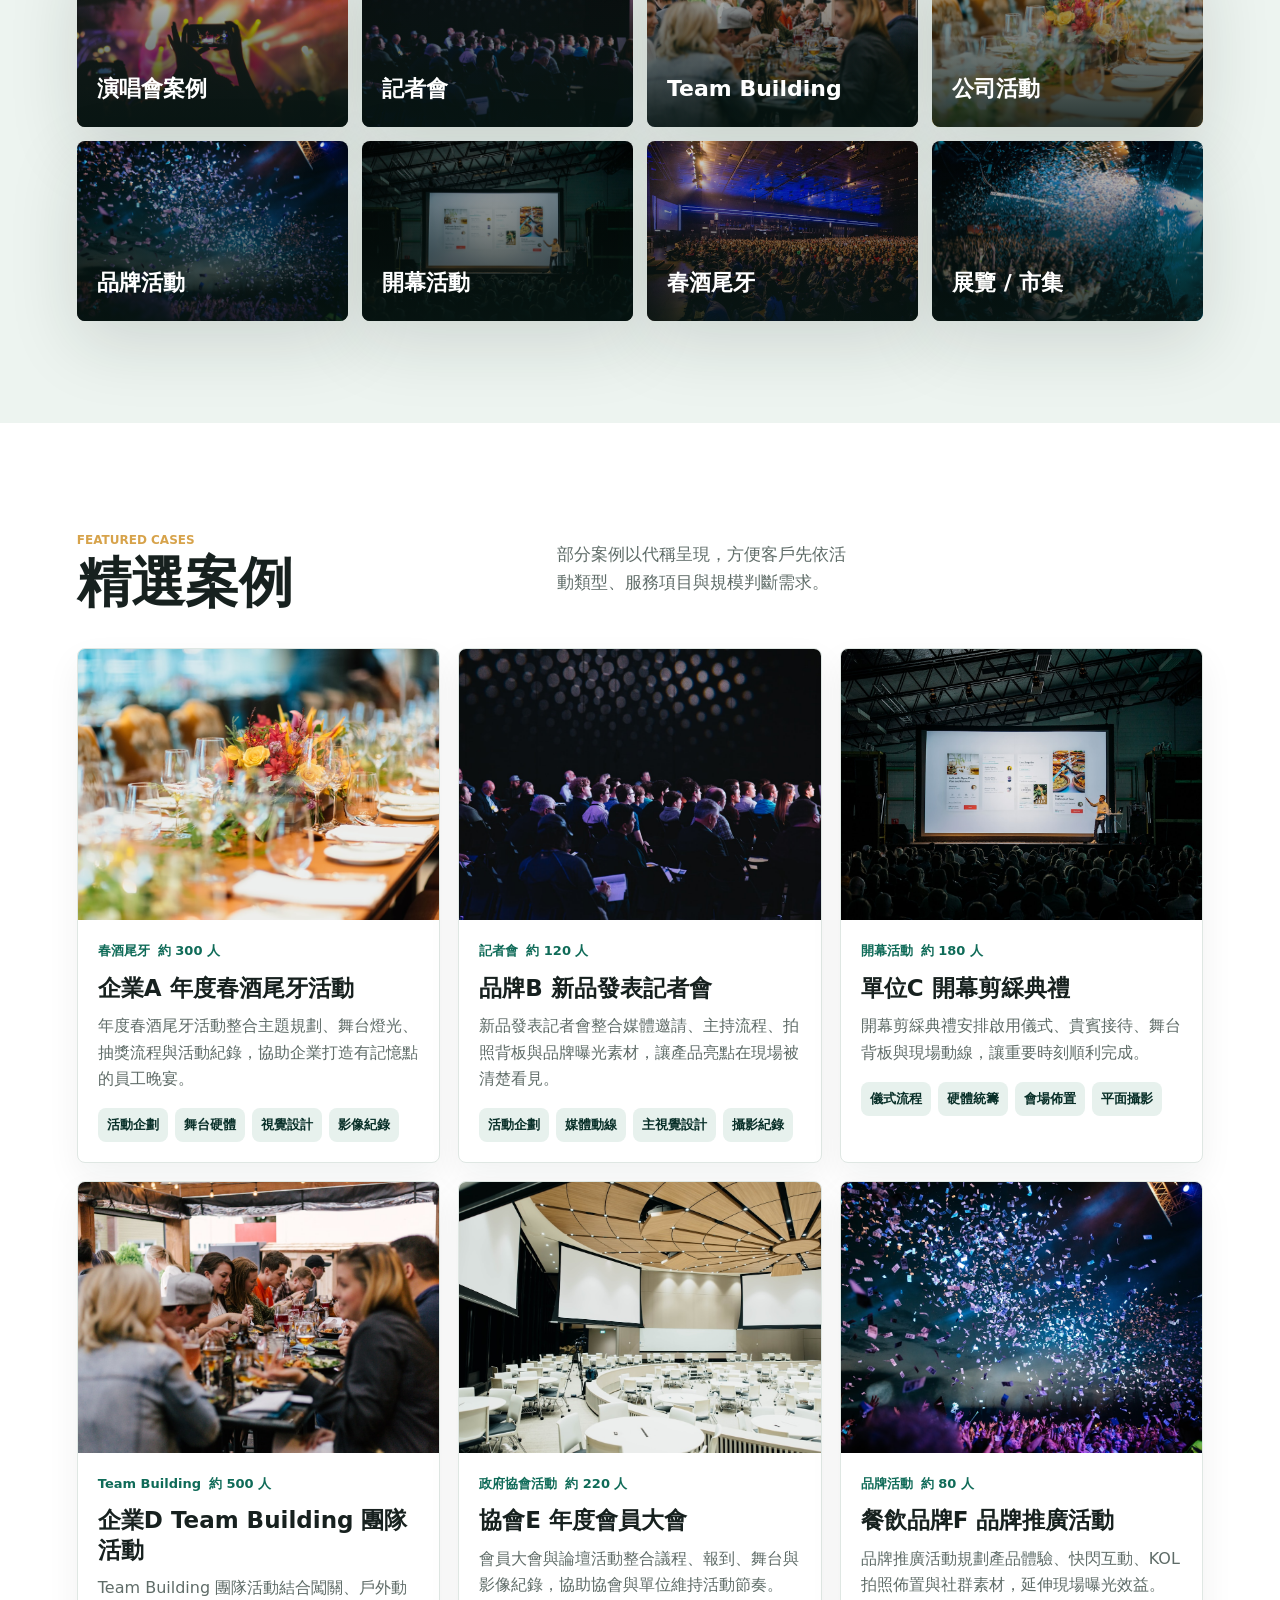
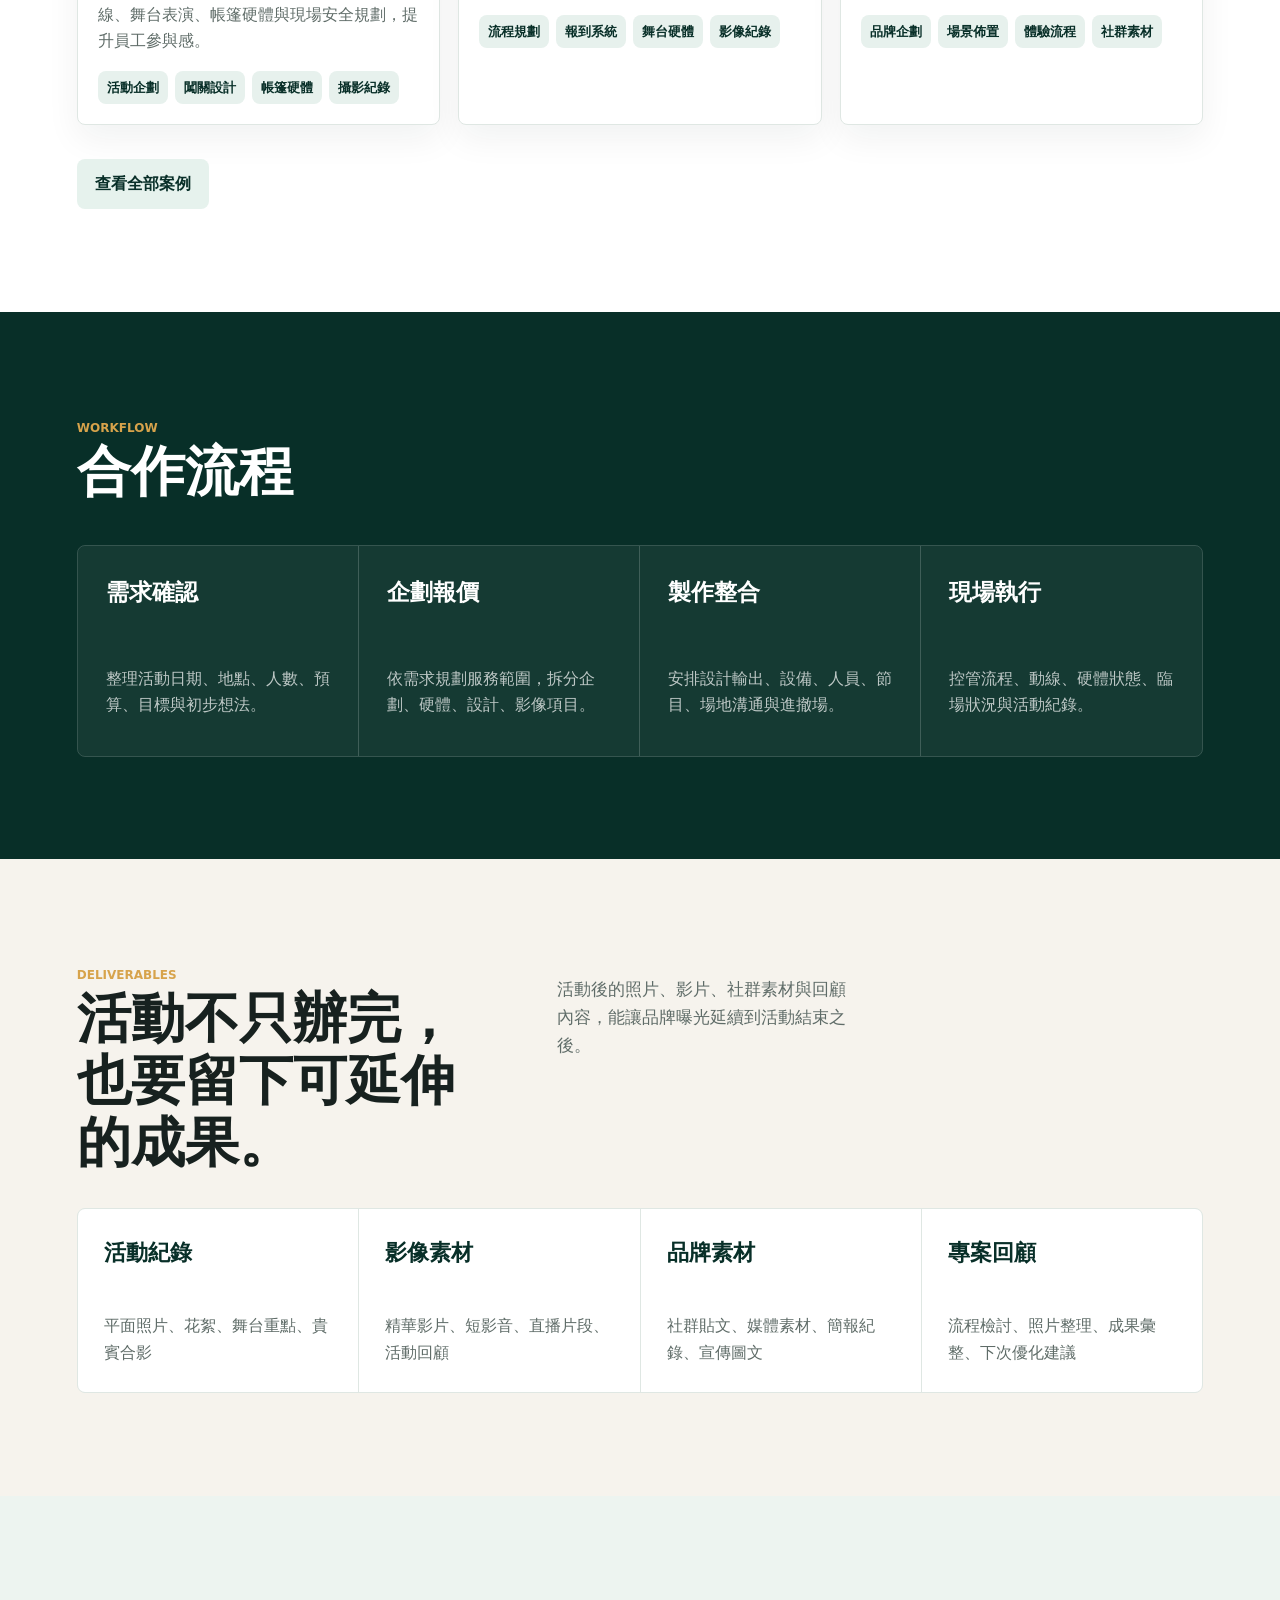
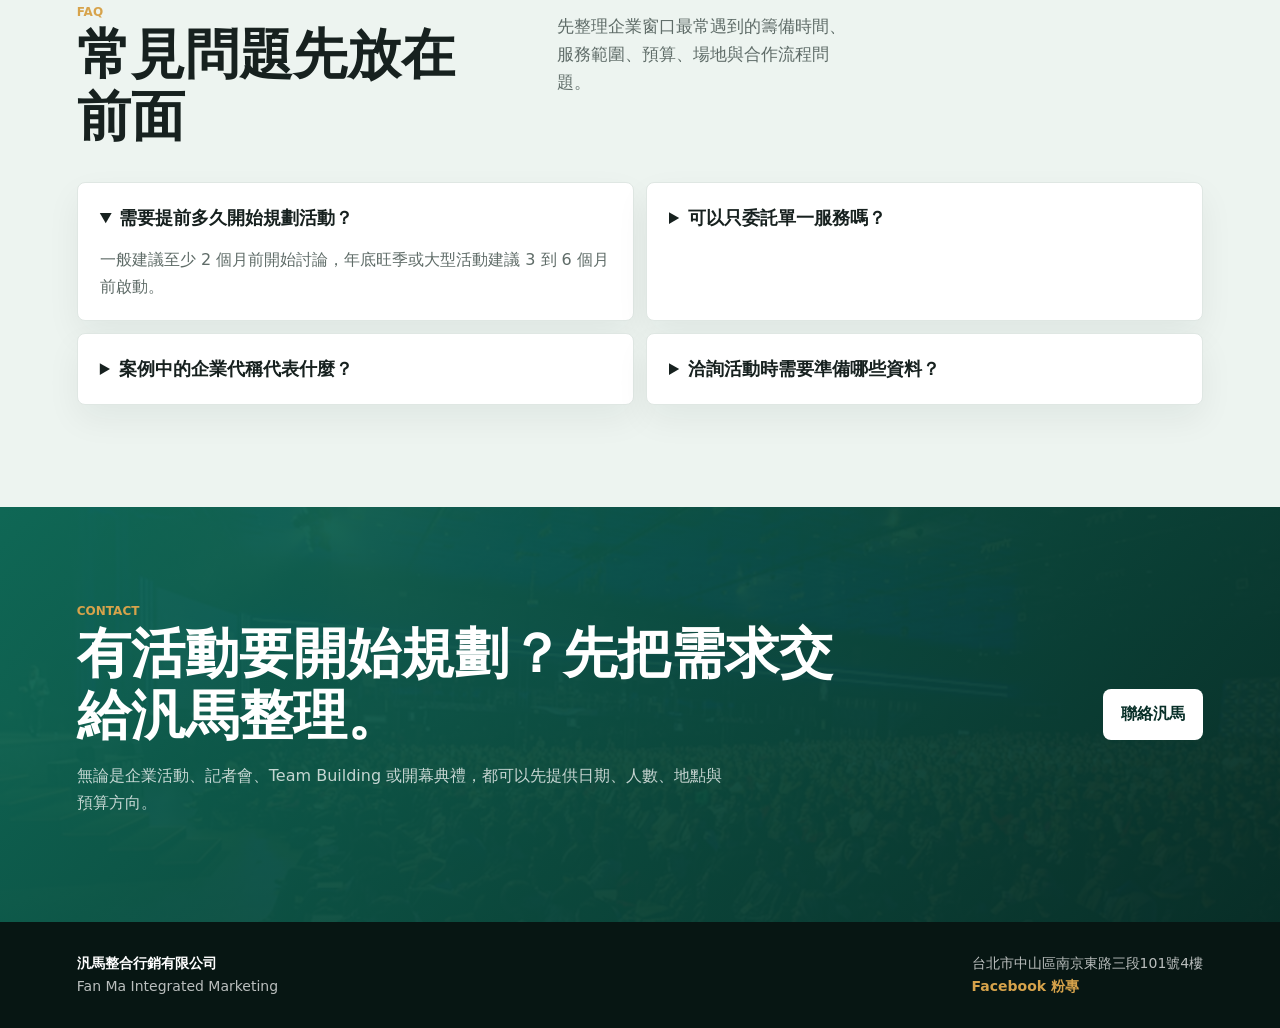
==== commit 85352754: "Add solution-oriented site improvements" ====
--- a/index.html
+++ b/index.html
@@ -8,8 +8,35 @@
       name="description"
       content="汎馬整合行銷有限公司協助企業活動、品牌活動、開幕儀式、家庭日與發表記者會，整合企劃、硬體、視覺與影像服務。"
     />
-    <link rel="preconnect" href="https://images.unsplash.com" />
+    <link rel="canonical" href="https://alen84204.github.io/fan-ma/" />
+    <meta property="og:title" content="汎馬整合行銷有限公司 | Fan Ma Integrated Marketing" />
+    <meta
+      property="og:description"
+      content="企業活動、記者會、Team Building、開幕典禮，一站式規劃與現場執行。"
+    />
+    <meta property="og:type" content="website" />
+    <meta property="og:url" content="https://alen84204.github.io/fan-ma/" />
+    <meta property="og:image" content="https://alen84204.github.io/fan-ma/assets/images/hero-event.jpg" />
     <link rel="stylesheet" href="styles.css" />
+    <script type="application/ld+json">
+      {
+        "@context": "https://schema.org",
+        "@type": "Organization",
+        "name": "汎馬整合行銷有限公司",
+        "alternateName": "Fan Ma Integrated Marketing",
+        "url": "https://alen84204.github.io/fan-ma/",
+        "sameAs": [
+          "https://www.facebook.com/p/%E6%B1%8E%E9%A6%AC%E6%95%B4%E5%90%88%E8%A1%8C%E9%8A%B7-61558782960194/"
+        ],
+        "address": {
+          "@type": "PostalAddress",
+          "streetAddress": "南京東路三段101號4樓",
+          "addressLocality": "中山區",
+          "addressRegion": "台北市",
+          "addressCountry": "TW"
+        }
+      }
+    </script>
   </head>
   <body data-page="home">
     <header class="site-header">
@@ -85,12 +112,48 @@
       </section>
 
       <section class="section intro">
-        <div class="section-label">Website strategy</div>
+        <div class="section-label">Event strategy</div>
         <div class="intro-grid">
           <h2>從活動目標到現場細節，汎馬協助企業把想法變成可執行的活動方案。</h2>
           <p>
             企業活動最怕資訊分散、流程混亂、廠商難整合。汎馬以單一窗口協助溝通企劃、設備、設計、影像與現場執行，讓活動窗口能更有效率地掌握進度。
           </p>
+        </div>
+      </section>
+
+      <section class="section solution-section">
+        <div class="section-heading split">
+          <div>
+            <span class="section-label">Solutions</span>
+            <h2>依活動情境選擇規劃方向</h2>
+          </div>
+          <p>比起只列服務項目，客戶更需要先找到「我現在要辦的活動屬於哪一種」。</p>
+        </div>
+        <div class="solution-grid">
+          <article class="solution-card">
+            <span>01</span>
+            <h3>企業活動整合</h3>
+            <p>春酒尾牙、表揚大會、週年慶、員工活動，從流程、舞台到現場執行一次整合。</p>
+            <a href="cases.html?category=公司活動">查看公司活動</a>
+          </article>
+          <article class="solution-card">
+            <span>02</span>
+            <h3>記者會與品牌發表</h3>
+            <p>協助安排發表流程、媒體動線、主視覺、拍照背板與活動紀錄素材。</p>
+            <a href="cases.html?category=記者會">查看記者會</a>
+          </article>
+          <article class="solution-card">
+            <span>03</span>
+            <h3>Team Building</h3>
+            <p>以團隊互動、闖關、戶外動線與安全規劃為核心，讓員工活動更有參與感。</p>
+            <a href="cases.html?category=Team Building">查看團隊活動</a>
+          </article>
+          <article class="solution-card">
+            <span>04</span>
+            <h3>展演與大型活動</h3>
+            <p>演唱會、展覽市集、戶外活動與舞台節目，重點在硬體整合、流程控管與觀眾動線。</p>
+            <a href="cases.html?category=演唱會案例">查看展演案例</a>
+          </article>
         </div>
       </section>
 
@@ -191,6 +254,34 @@
         </ol>
       </section>
 
+      <section class="section deliverables-section">
+        <div class="section-heading split">
+          <div>
+            <span class="section-label">Deliverables</span>
+            <h2>活動不只辦完，也要留下可延伸的成果。</h2>
+          </div>
+          <p>活動後的照片、影片、社群素材與回顧內容，能讓品牌曝光延續到活動結束之後。</p>
+        </div>
+        <div class="deliverable-grid">
+          <div>
+            <strong>活動紀錄</strong>
+            <span>平面照片、花絮、舞台重點、貴賓合影</span>
+          </div>
+          <div>
+            <strong>影像素材</strong>
+            <span>精華影片、短影音、直播片段、活動回顧</span>
+          </div>
+          <div>
+            <strong>品牌素材</strong>
+            <span>社群貼文、媒體素材、簡報紀錄、宣傳圖文</span>
+          </div>
+          <div>
+            <strong>專案回顧</strong>
+            <span>流程檢討、照片整理、成果彙整、下次優化建議</span>
+          </div>
+        </div>
+      </section>
+
       <section class="section faq-preview">
         <div class="section-heading split">
           <div>
--- a/styles.css
+++ b/styles.css
@@ -402,6 +402,13 @@
   background: var(--soft);
 }
 
+.solution-section,
+.deliverables-section,
+.source-note-section,
+.service-summary {
+  background: var(--paper);
+}
+
 .service-detail-section.alt {
   background: var(--paper);
 }
@@ -417,11 +424,145 @@
 .contact-panel,
 .contact-form,
 details,
-.case-facts {
+.case-facts,
+.solution-card,
+.source-note,
+.summary-grid article {
   background: var(--white);
   border: 1px solid var(--line);
   border-radius: 8px;
   box-shadow: 0 14px 34px rgba(23, 33, 31, 0.06);
+}
+
+.solution-grid {
+  display: grid;
+  grid-template-columns: repeat(4, minmax(0, 1fr));
+  gap: 16px;
+}
+
+.solution-card {
+  min-height: 270px;
+  padding: 26px;
+}
+
+.solution-card span {
+  display: inline-grid;
+  place-items: center;
+  width: 42px;
+  height: 42px;
+  margin-bottom: 34px;
+  color: var(--white);
+  background: var(--green);
+  border-radius: 8px;
+  font-weight: 900;
+}
+
+.solution-card p {
+  margin: 12px 0 22px;
+}
+
+.solution-card a {
+  color: var(--green);
+  font-weight: 900;
+}
+
+.summary-grid {
+  display: grid;
+  grid-template-columns: repeat(3, minmax(0, 1fr));
+  gap: 16px;
+}
+
+.summary-grid article {
+  padding: 28px;
+}
+
+.summary-grid span {
+  color: var(--gold);
+  font-size: 12px;
+  font-weight: 900;
+  text-transform: uppercase;
+}
+
+.summary-grid h2 {
+  margin-top: 16px;
+  font-size: clamp(26px, 3vw, 38px);
+}
+
+.deliverable-grid {
+  display: grid;
+  grid-template-columns: repeat(4, minmax(0, 1fr));
+  gap: 1px;
+  overflow: hidden;
+  border: 1px solid var(--line);
+  border-radius: 8px;
+  background: var(--line);
+}
+
+.deliverable-grid div {
+  min-height: 170px;
+  padding: 26px;
+  background: var(--white);
+}
+
+.deliverable-grid strong,
+.deliverable-grid span {
+  display: block;
+}
+
+.deliverable-grid strong {
+  color: var(--green-dark);
+  font-size: 22px;
+}
+
+.deliverable-grid span {
+  margin-top: 42px;
+  color: var(--muted);
+}
+
+.source-note {
+  display: grid;
+  grid-template-columns: minmax(0, 0.9fr) minmax(260px, 0.6fr) auto;
+  gap: 24px;
+  align-items: center;
+  padding: 28px;
+}
+
+.source-note h2 {
+  font-size: clamp(26px, 3vw, 40px);
+}
+
+.source-note p {
+  margin: 0;
+}
+
+.case-toolbar {
+  display: grid;
+  grid-template-columns: minmax(280px, 520px) auto;
+  gap: 18px;
+  align-items: end;
+  margin-bottom: 18px;
+}
+
+.case-toolbar label {
+  color: var(--ink);
+}
+
+.case-toolbar p {
+  justify-self: end;
+  margin: 0 0 13px;
+  color: var(--green-dark);
+  font-weight: 900;
+}
+
+.empty-state {
+  grid-column: 1 / -1;
+  padding: 34px;
+  color: var(--muted);
+  background: var(--white);
+  border: 1px dashed #b9c9c3;
+  border-radius: 8px;
+  font-weight: 900;
+  text-align: center;
 }
 
 .service-card {
@@ -961,7 +1102,9 @@
 @media (max-width: 1080px) {
   .service-grid,
   .category-grid,
-  .timeline {
+  .timeline,
+  .solution-grid,
+  .deliverable-grid {
     grid-template-columns: repeat(2, minmax(0, 1fr));
   }
 
@@ -1040,8 +1183,16 @@
   .service-detail,
   .contact-page,
   .case-detail-layout,
-  .case-hero {
+  .case-hero,
+  .source-note,
+  .summary-grid,
+  .case-toolbar {
     grid-template-columns: 1fr;
+  }
+
+  .case-toolbar p {
+    justify-self: start;
+    margin-bottom: 0;
   }
 
   .case-facts {
@@ -1092,7 +1243,9 @@
   .timeline,
   .case-list,
   .case-list.compact,
-  .image-placeholder-grid {
+  .image-placeholder-grid,
+  .solution-grid,
+  .deliverable-grid {
     grid-template-columns: 1fr;
   }
 
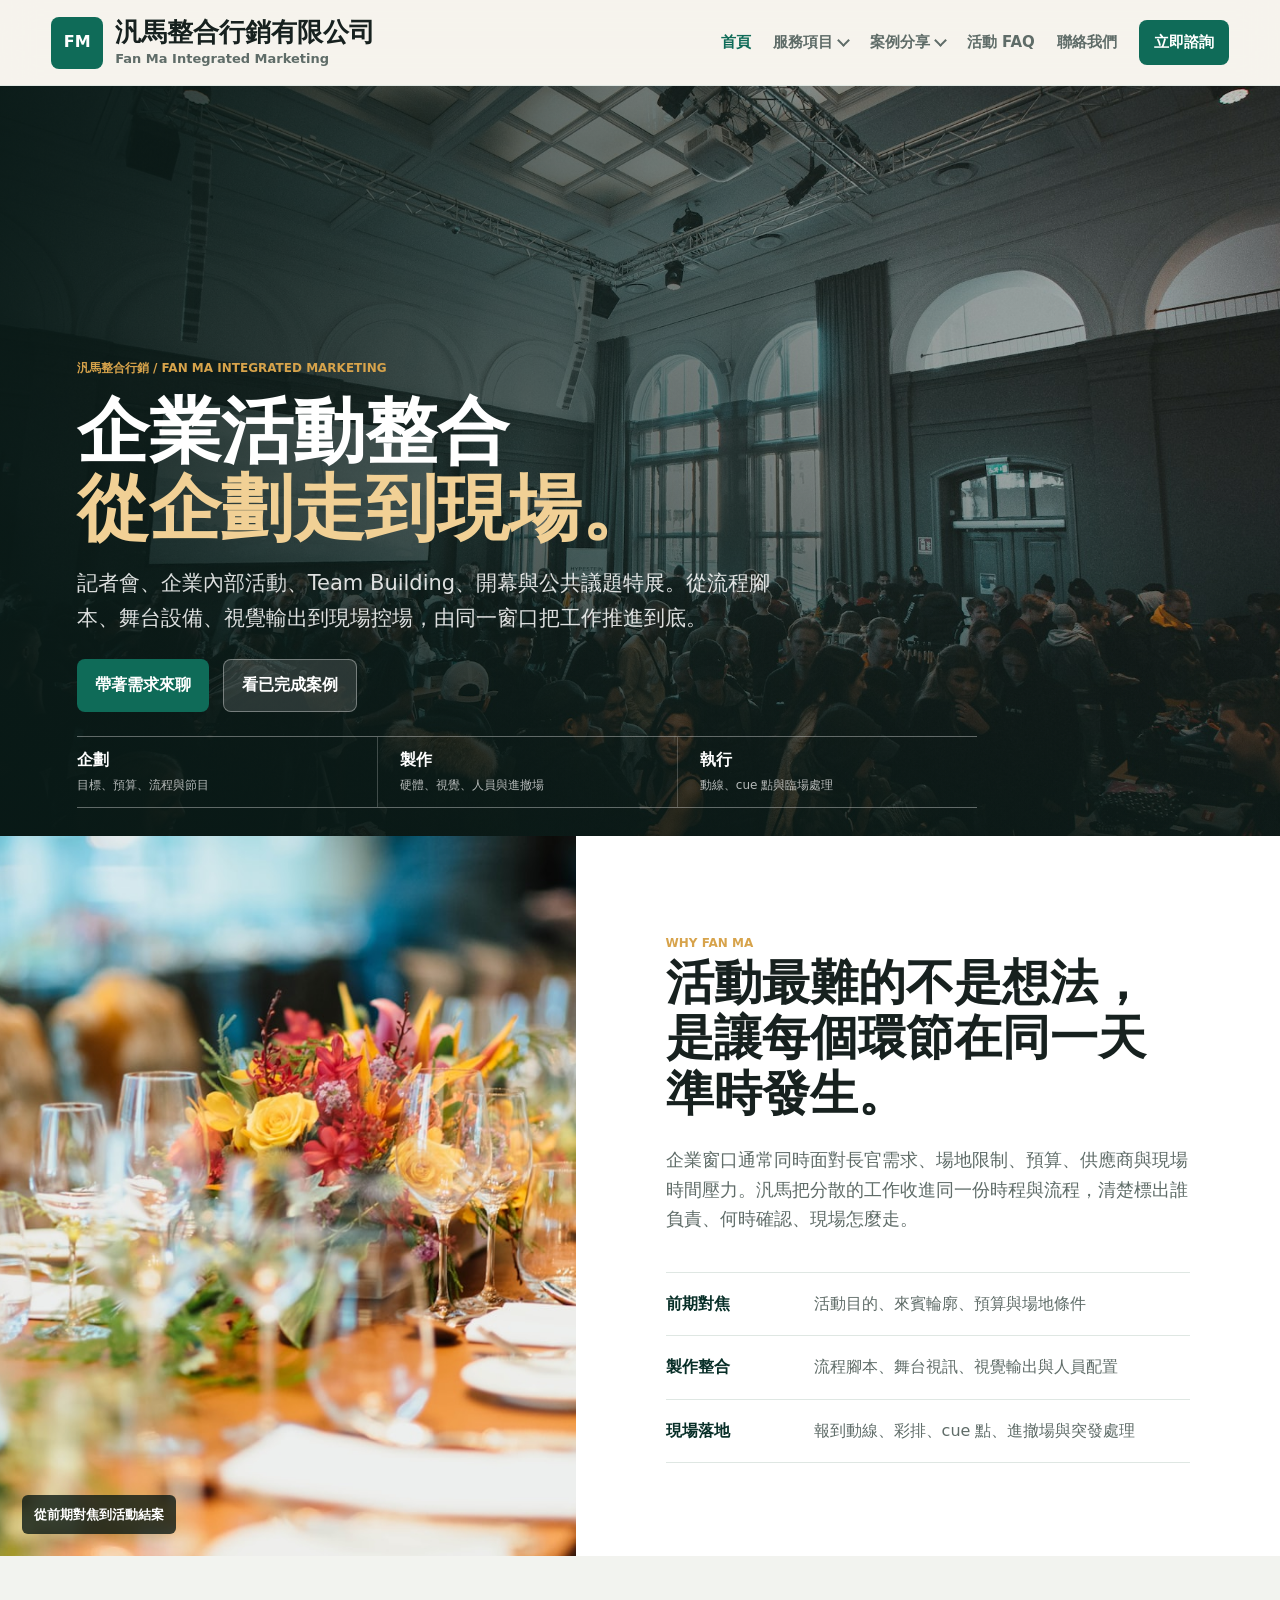
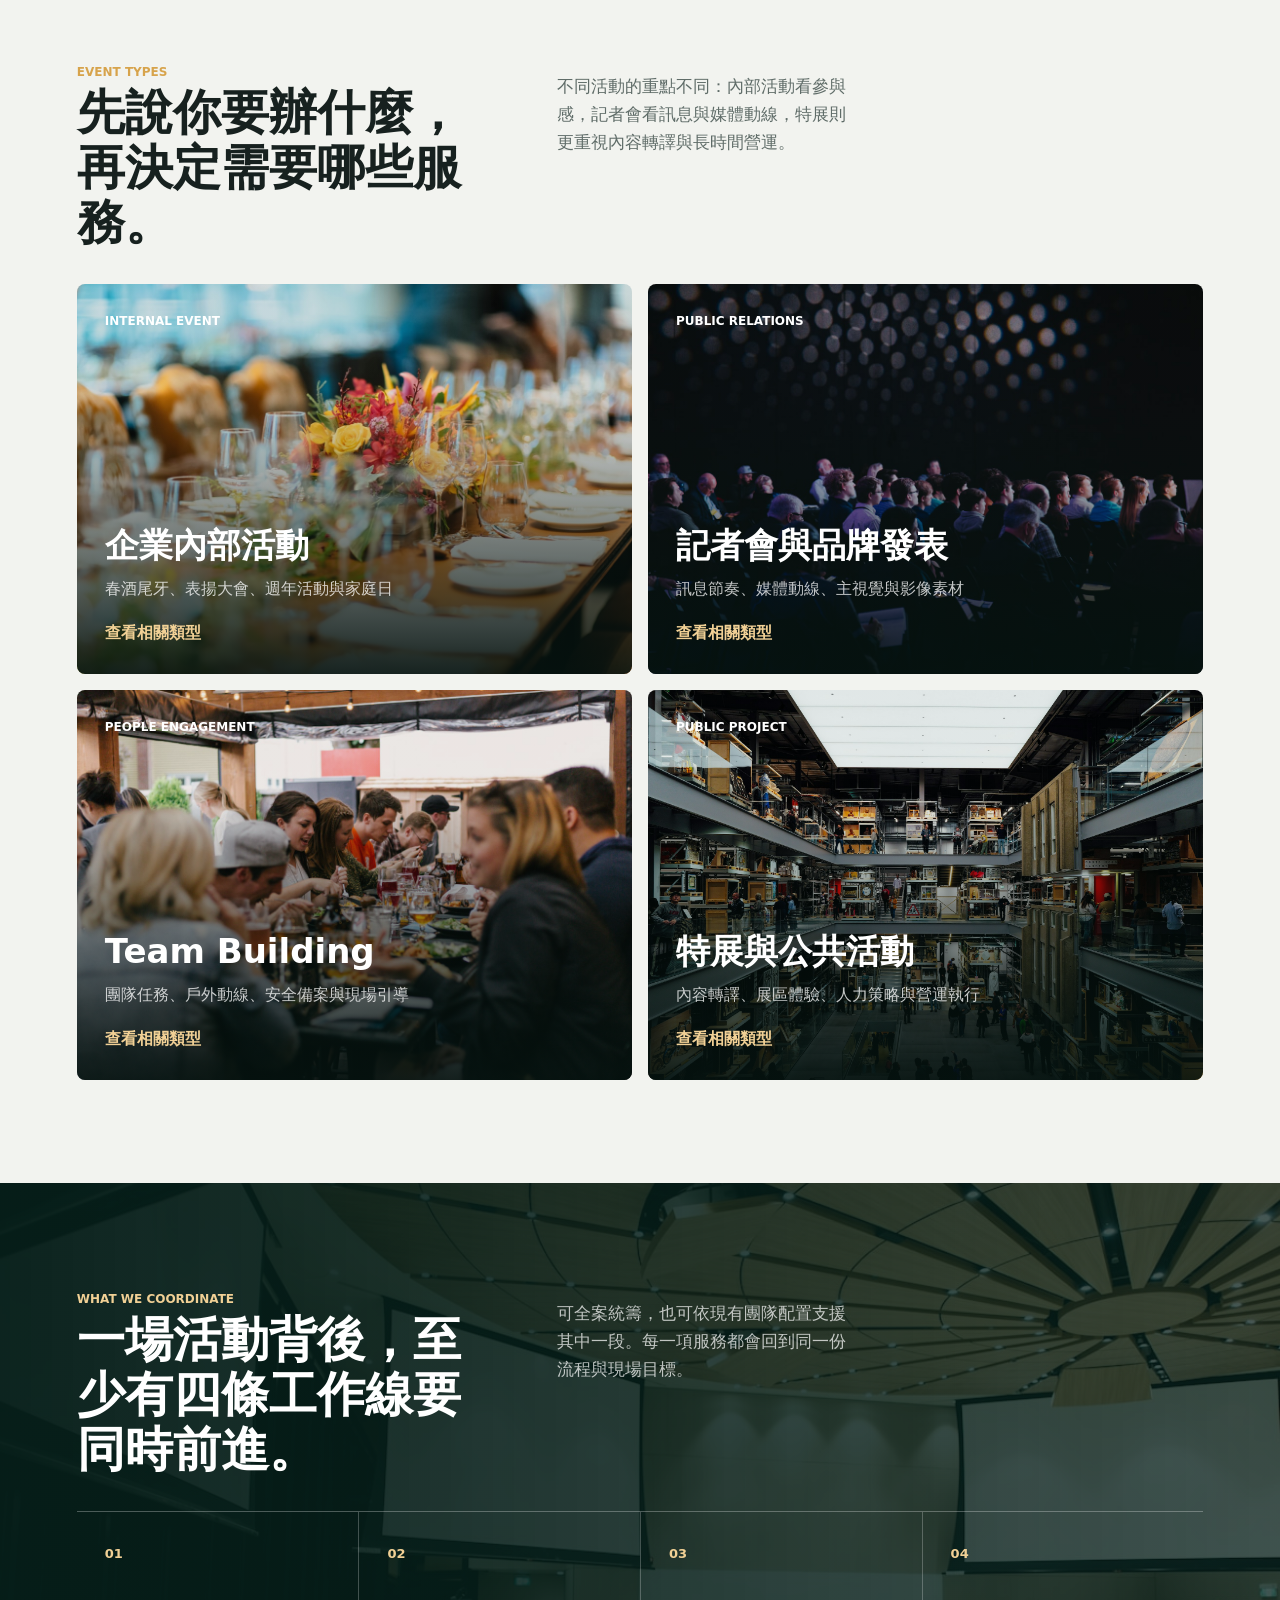
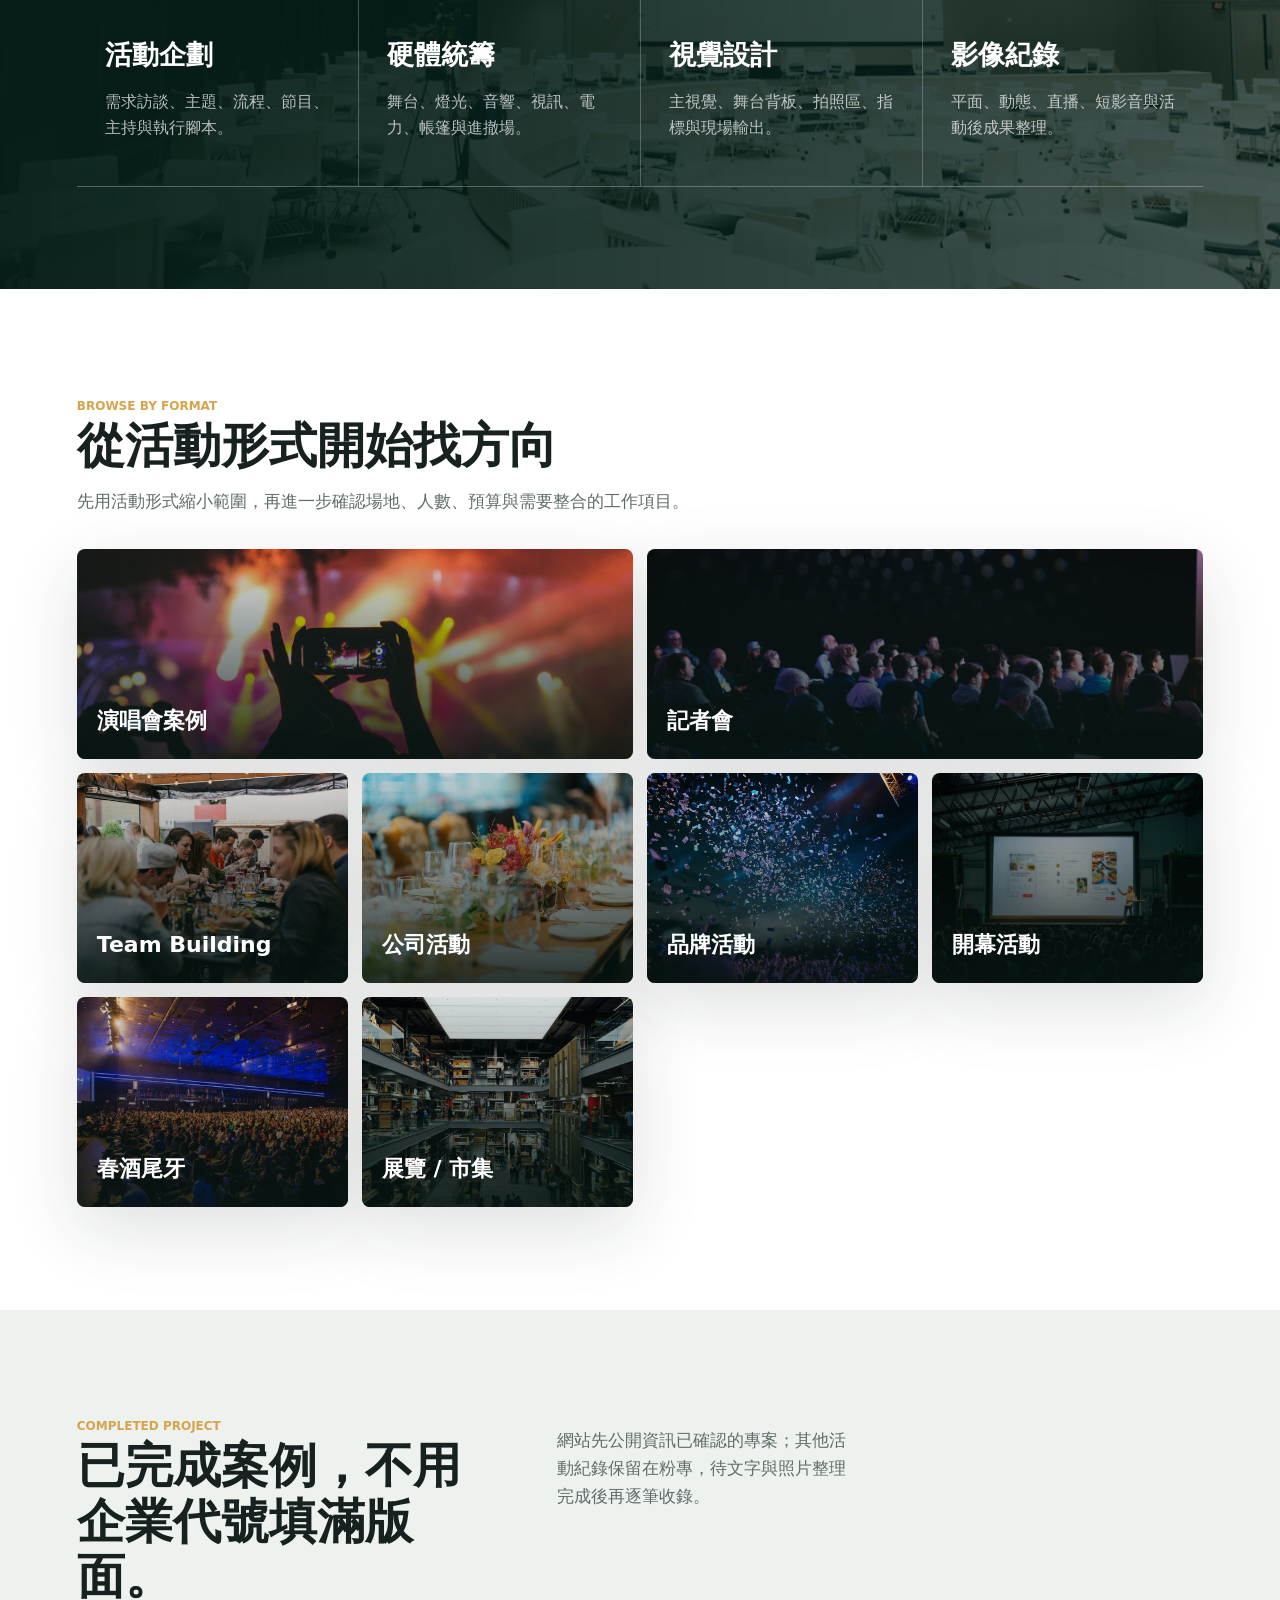
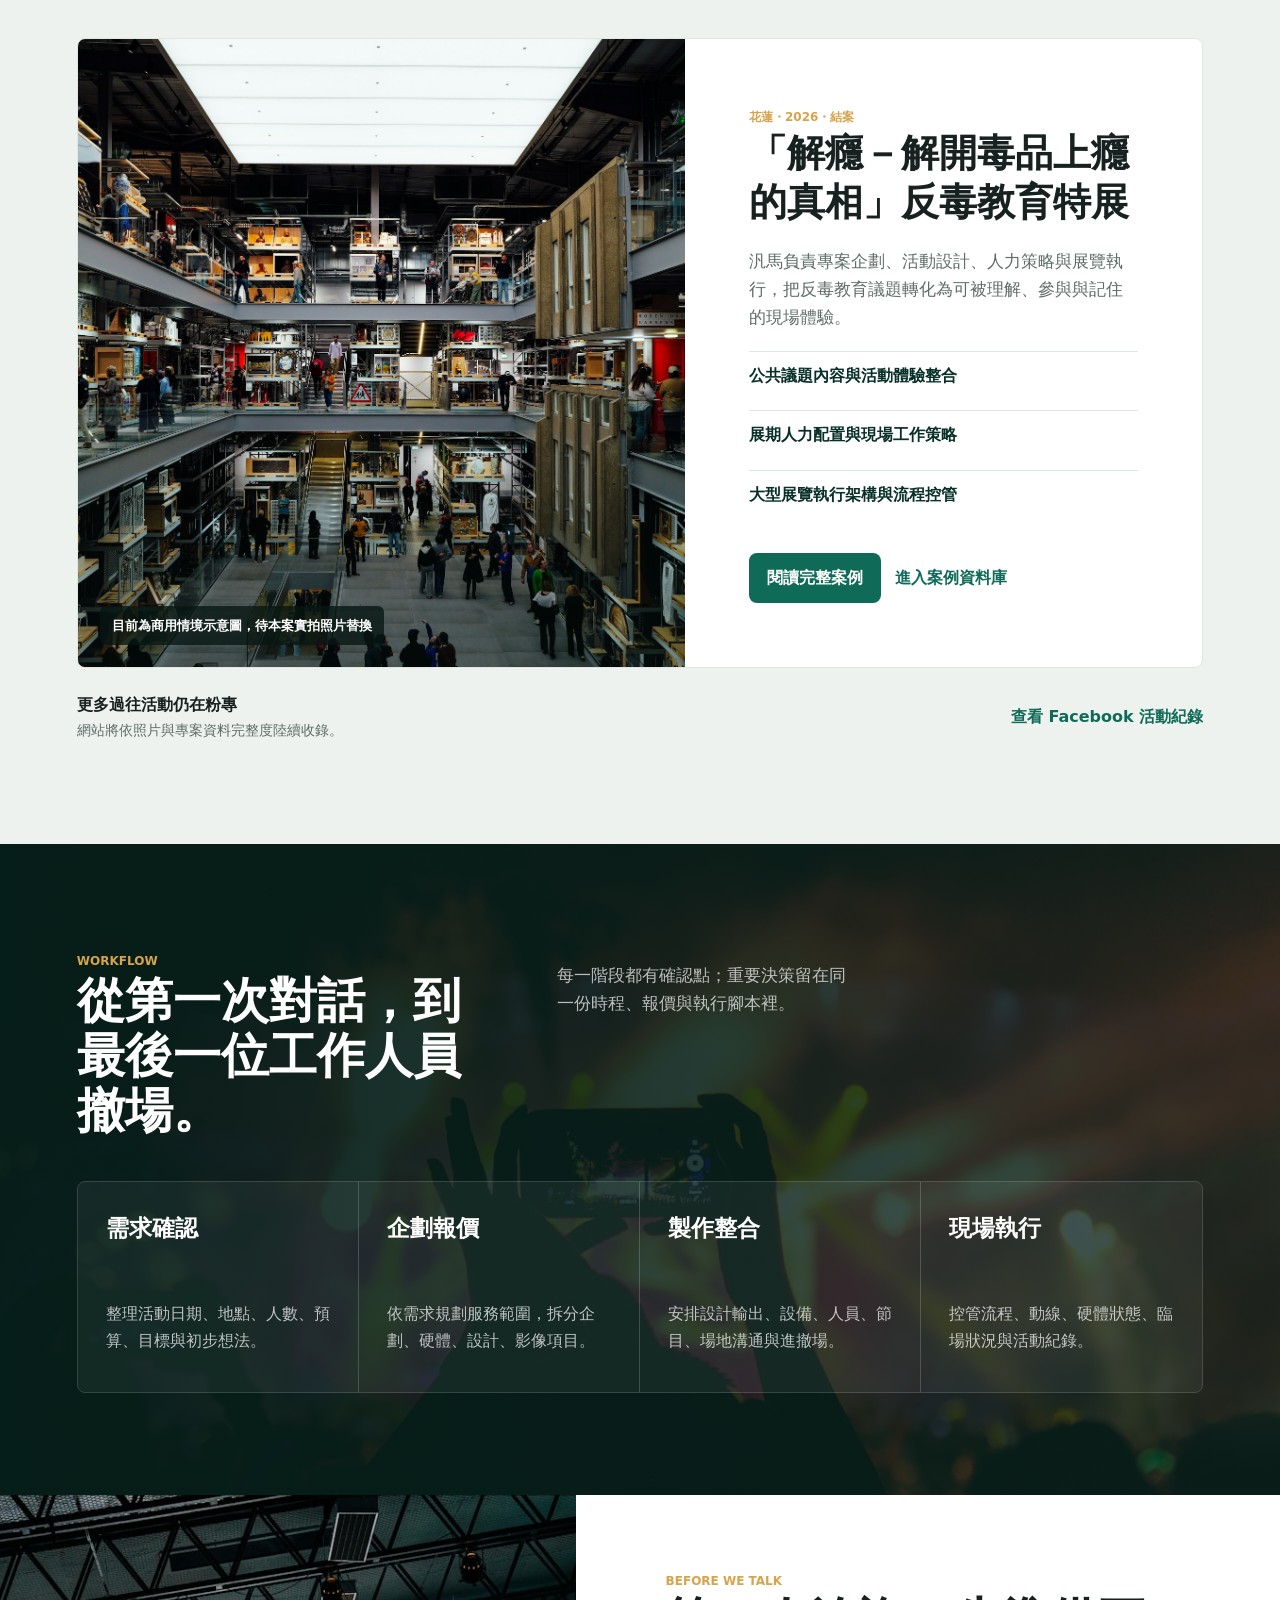
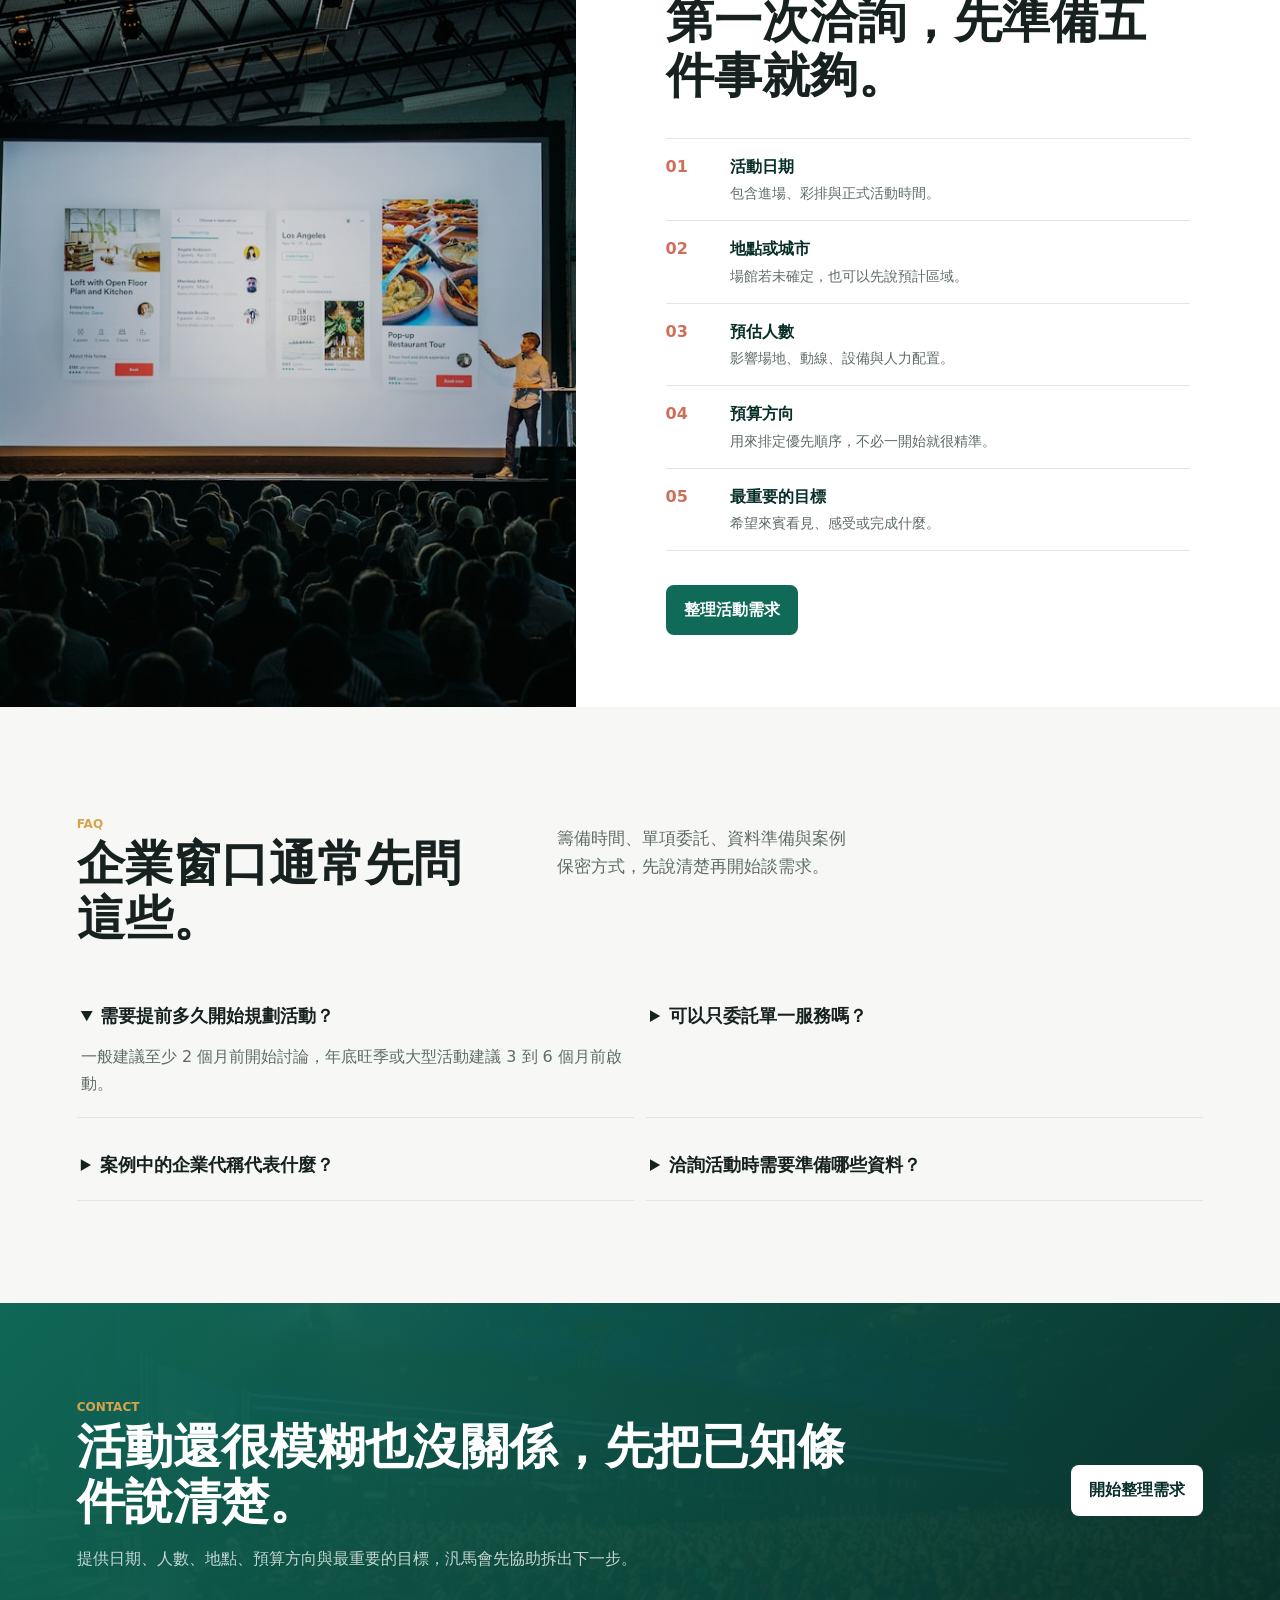
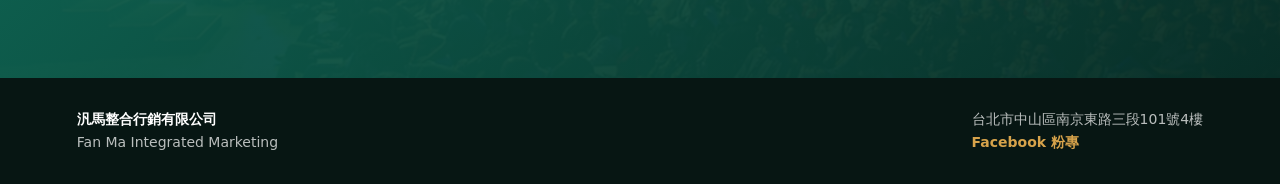
==== commit a6edda27: "Redesign site with richer event visuals" ====
--- a/index.html
+++ b/index.html
@@ -85,123 +85,100 @@
         <div class="hero-media hero-media-home" aria-hidden="true"></div>
         <div class="hero-overlay"></div>
         <div class="hero-content">
-          <p class="eyebrow">Event planning / Integrated marketing</p>
-          <h1>企業活動、記者會、Team Building、開幕典禮，一站式規劃與現場執行。</h1>
+          <p class="eyebrow">汎馬整合行銷 / Fan Ma Integrated Marketing</p>
+          <h1>企業活動整合<br /><span>從企劃走到現場。</span></h1>
           <p class="hero-copy">
-            汎馬整合行銷有限公司協助企業與品牌完成活動企劃、硬體統籌、視覺設計、影像紀錄與現場控場，讓每一場活動從提案到執行都有清楚節奏。
+            記者會、企業內部活動、Team Building、開幕與公共議題特展。從流程腳本、舞台設備、視覺輸出到現場控場，由同一窗口把工作推進到底。
           </p>
           <div class="hero-actions">
-            <a class="button primary" href="contact.html">預約活動討論</a>
-            <a class="button ghost" href="cases.html">瀏覽案例類型</a>
-          </div>
-          <dl class="hero-stats">
+            <a class="button primary" href="contact.html">帶著需求來聊</a>
+            <a class="button ghost" href="case.html?case=2026-anti-drug-education-exhibition">看已完成案例</a>
+          </div>
+          <dl class="hero-capabilities">
             <div>
-              <dt>50+</dt>
-              <dd>活動經驗持續整理</dd>
+              <dt>企劃</dt>
+              <dd>目標、預算、流程與節目</dd>
             </div>
             <div>
-              <dt>8</dt>
-              <dd>常見活動類型</dd>
+              <dt>製作</dt>
+              <dd>硬體、視覺、人員與進撤場</dd>
             </div>
             <div>
-              <dt>4</dt>
-              <dd>核心服務整合</dd>
+              <dt>執行</dt>
+              <dd>動線、cue 點與臨場處理</dd>
             </div>
           </dl>
         </div>
       </section>
 
-      <section class="section intro">
-        <div class="section-label">Event strategy</div>
-        <div class="intro-grid">
-          <h2>從活動目標到現場細節，汎馬協助企業把想法變成可執行的活動方案。</h2>
+      <section class="section editorial-intro">
+        <div class="editorial-media">
+          <img src="assets/images/corporate.jpg" alt="企業活動會場情境示意" loading="lazy" />
+          <span>從前期對焦到活動結案</span>
+        </div>
+        <div class="editorial-copy">
+          <span class="section-label">Why Fan Ma</span>
+          <h2>活動最難的不是想法，是讓每個環節在同一天準時發生。</h2>
           <p>
-            企業活動最怕資訊分散、流程混亂、廠商難整合。汎馬以單一窗口協助溝通企劃、設備、設計、影像與現場執行，讓活動窗口能更有效率地掌握進度。
+            企業窗口通常同時面對長官需求、場地限制、預算、供應商與現場時間壓力。汎馬把分散的工作收進同一份時程與流程，清楚標出誰負責、何時確認、現場怎麼走。
           </p>
-        </div>
-      </section>
-
-      <section class="section solution-section">
-        <div class="section-heading split">
-          <div>
-            <span class="section-label">Solutions</span>
-            <h2>依活動情境選擇規劃方向</h2>
-          </div>
-          <p>比起只列服務項目，客戶更需要先找到「我現在要辦的活動屬於哪一種」。</p>
-        </div>
-        <div class="solution-grid">
-          <article class="solution-card">
-            <span>01</span>
-            <h3>企業活動整合</h3>
-            <p>春酒尾牙、表揚大會、週年慶、員工活動，從流程、舞台到現場執行一次整合。</p>
-            <a href="cases.html?category=公司活動">查看公司活動</a>
-          </article>
-          <article class="solution-card">
-            <span>02</span>
-            <h3>記者會與品牌發表</h3>
-            <p>協助安排發表流程、媒體動線、主視覺、拍照背板與活動紀錄素材。</p>
-            <a href="cases.html?category=記者會">查看記者會</a>
-          </article>
-          <article class="solution-card">
-            <span>03</span>
-            <h3>Team Building</h3>
-            <p>以團隊互動、闖關、戶外動線與安全規劃為核心，讓員工活動更有參與感。</p>
-            <a href="cases.html?category=Team Building">查看團隊活動</a>
-          </article>
-          <article class="solution-card">
-            <span>04</span>
-            <h3>展演與大型活動</h3>
-            <p>演唱會、展覽市集、戶外活動與舞台節目，重點在硬體整合、流程控管與觀眾動線。</p>
-            <a href="cases.html?category=演唱會案例">查看展演案例</a>
-          </article>
-        </div>
-      </section>
-
-      <section class="section services-section">
-        <div class="section-heading split">
-          <div>
-            <span class="section-label">Services</span>
-            <h2>四大服務項目</h2>
-          </div>
-          <p>依照不同活動需求，彈性整合企劃、硬體、視覺與影像服務。</p>
-        </div>
-        <div class="service-grid">
-          <article class="service-card planning">
-            <div class="service-visual" aria-hidden="true"></div>
-            <span class="card-number">01</span>
-            <h3>活動企劃</h3>
-            <p>主題發想、流程規劃、節目安排、供應商協調與現場控場。</p>
-            <a href="services.html#planning">查看項目</a>
-          </article>
-          <article class="service-card hardware">
-            <div class="service-visual" aria-hidden="true"></div>
-            <span class="card-number">02</span>
-            <h3>硬體統籌</h3>
-            <p>舞台、燈光、音響、LED、帳篷、桌椅與活動特效。</p>
-            <a href="services.html#hardware">查看項目</a>
-          </article>
-          <article class="service-card design">
-            <div class="service-visual" aria-hidden="true"></div>
-            <span class="card-number">03</span>
-            <h3>視覺設計</h3>
-            <p>主視覺、背板、拍照區、指標輸出與會場佈置。</p>
-            <a href="services.html#design">查看項目</a>
-          </article>
-          <article class="service-card media">
-            <div class="service-visual" aria-hidden="true"></div>
-            <span class="card-number">04</span>
-            <h3>影像紀錄</h3>
-            <p>平面攝影、動態攝影、直播轉播、活動花絮與精華影片。</p>
-            <a href="services.html#media">查看項目</a>
-          </article>
+          <div class="responsibility-list">
+            <div><strong>前期對焦</strong><span>活動目的、來賓輪廓、預算與場地條件</span></div>
+            <div><strong>製作整合</strong><span>流程腳本、舞台視訊、視覺輸出與人員配置</span></div>
+            <div><strong>現場落地</strong><span>報到動線、彩排、cue 點、進撤場與突發處理</span></div>
+          </div>
+        </div>
+      </section>
+
+      <section class="section scenario-section">
+        <div class="section-heading split">
+          <div>
+            <span class="section-label">Event types</span>
+            <h2>先說你要辦什麼，再決定需要哪些服務。</h2>
+          </div>
+          <p>不同活動的重點不同：內部活動看參與感，記者會看訊息與媒體動線，特展則更重視內容轉譯與長時間營運。</p>
+        </div>
+        <div class="scenario-grid">
+          <a class="scenario-card scenario-corporate" href="cases.html?category=公司活動">
+            <span>Internal event</span>
+            <div><h3>企業內部活動</h3><p>春酒尾牙、表揚大會、週年活動與家庭日</p><strong>查看相關類型</strong></div>
+          </a>
+          <a class="scenario-card scenario-press" href="cases.html?category=記者會">
+            <span>Public relations</span>
+            <div><h3>記者會與品牌發表</h3><p>訊息節奏、媒體動線、主視覺與影像素材</p><strong>查看相關類型</strong></div>
+          </a>
+          <a class="scenario-card scenario-team" href="cases.html?category=Team Building">
+            <span>People engagement</span>
+            <div><h3>Team Building</h3><p>團隊任務、戶外動線、安全備案與現場引導</p><strong>查看相關類型</strong></div>
+          </a>
+          <a class="scenario-card scenario-exhibition" href="cases.html?category=展覽市集">
+            <span>Public project</span>
+            <div><h3>特展與公共活動</h3><p>內容轉譯、展區體驗、人力策略與營運執行</p><strong>查看相關類型</strong></div>
+          </a>
+        </div>
+      </section>
+
+      <section class="section production-scope">
+        <div class="section-heading split">
+          <div>
+            <span class="section-label">What we coordinate</span>
+            <h2>一場活動背後，至少有四條工作線要同時前進。</h2>
+          </div>
+          <p>可全案統籌，也可依現有團隊配置支援其中一段。每一項服務都會回到同一份流程與現場目標。</p>
+        </div>
+        <div class="scope-grid">
+          <a href="services.html#planning"><span>01</span><h3>活動企劃</h3><p>需求訪談、主題、流程、節目、主持與執行腳本。</p></a>
+          <a href="services.html#hardware"><span>02</span><h3>硬體統籌</h3><p>舞台、燈光、音響、視訊、電力、帳篷與進撤場。</p></a>
+          <a href="services.html#design"><span>03</span><h3>視覺設計</h3><p>主視覺、舞台背板、拍照區、指標與現場輸出。</p></a>
+          <a href="services.html#media"><span>04</span><h3>影像紀錄</h3><p>平面、動態、直播、短影音與活動後成果整理。</p></a>
         </div>
       </section>
 
       <section class="section category-section">
         <div class="section-heading">
-          <span class="section-label">Case categories</span>
-          <h2>案例分類入口</h2>
-          <p>依活動目的快速瀏覽案例類型，找到與自身需求相近的規劃方向。</p>
+          <span class="section-label">Browse by format</span>
+          <h2>從活動形式開始找方向</h2>
+          <p>先用活動形式縮小範圍，再進一步確認場地、人數、預算與需要整合的工作項目。</p>
         </div>
         <div class="category-grid">
           <a class="category-card concert" href="cases.html?category=演唱會案例"><span>演唱會案例</span></a>
@@ -218,21 +195,44 @@
       <section class="section featured-section">
         <div class="section-heading split">
           <div>
-            <span class="section-label">Featured cases</span>
-            <h2>精選案例</h2>
-          </div>
-          <p>部分案例以代稱呈現，方便客戶先依活動類型、服務項目與規模判斷需求。</p>
-        </div>
-        <div class="case-list compact" data-case-list data-limit="6"></div>
-        <div class="section-actions">
-          <a class="button secondary" href="cases.html">查看全部案例</a>
+            <span class="section-label">Completed project</span>
+            <h2>已完成案例，不用企業代號填滿版面。</h2>
+          </div>
+          <p>網站先公開資訊已確認的專案；其他活動紀錄保留在粉專，待文字與照片整理完成後再逐筆收錄。</p>
+        </div>
+        <article class="case-spotlight">
+          <div class="spotlight-media">
+            <img src="assets/images/exhibition-space.jpg" alt="反毒教育特展情境示意圖片" loading="lazy" />
+            <span>目前為商用情境示意圖，待本案實拍照片替換</span>
+          </div>
+          <div class="spotlight-content">
+            <span class="section-label">花蓮・2026・結案</span>
+            <h3>「解癮－解開毒品上癮的真相」反毒教育特展</h3>
+            <p>汎馬負責專案企劃、活動設計、人力策略與展覽執行，把反毒教育議題轉化為可被理解、參與與記住的現場體驗。</p>
+            <ul>
+              <li>公共議題內容與活動體驗整合</li>
+              <li>展期人力配置與現場工作策略</li>
+              <li>大型展覽執行架構與流程控管</li>
+            </ul>
+            <div class="hero-actions">
+              <a class="button primary" href="case.html?case=2026-anti-drug-education-exhibition">閱讀完整案例</a>
+              <a class="text-link" href="cases.html">進入案例資料庫</a>
+            </div>
+          </div>
+        </article>
+        <div class="archive-strip">
+          <div><strong>更多過往活動仍在粉專</strong><span>網站將依照片與專案資料完整度陸續收錄。</span></div>
+          <a href="https://www.facebook.com/p/%E6%B1%8E%E9%A6%AC%E6%95%B4%E5%90%88%E8%A1%8C%E9%8A%B7-61558782960194/" target="_blank" rel="noreferrer">查看 Facebook 活動紀錄</a>
         </div>
       </section>
 
       <section class="section process-section">
-        <div class="section-heading">
-          <span class="section-label">Workflow</span>
-          <h2>合作流程</h2>
+        <div class="section-heading split">
+          <div>
+            <span class="section-label">Workflow</span>
+            <h2>從第一次對話，到最後一位工作人員撤場。</h2>
+          </div>
+          <p>每一階段都有確認點；重要決策留在同一份時程、報價與執行腳本裡。</p>
         </div>
         <ol class="timeline">
           <li>
@@ -254,31 +254,19 @@
         </ol>
       </section>
 
-      <section class="section deliverables-section">
-        <div class="section-heading split">
-          <div>
-            <span class="section-label">Deliverables</span>
-            <h2>活動不只辦完，也要留下可延伸的成果。</h2>
-          </div>
-          <p>活動後的照片、影片、社群素材與回顧內容，能讓品牌曝光延續到活動結束之後。</p>
-        </div>
-        <div class="deliverable-grid">
-          <div>
-            <strong>活動紀錄</strong>
-            <span>平面照片、花絮、舞台重點、貴賓合影</span>
-          </div>
-          <div>
-            <strong>影像素材</strong>
-            <span>精華影片、短影音、直播片段、活動回顧</span>
-          </div>
-          <div>
-            <strong>品牌素材</strong>
-            <span>社群貼文、媒體素材、簡報紀錄、宣傳圖文</span>
-          </div>
-          <div>
-            <strong>專案回顧</strong>
-            <span>流程檢討、照片整理、成果彙整、下次優化建議</span>
-          </div>
+      <section class="brief-section">
+        <div class="brief-media" aria-hidden="true"></div>
+        <div class="brief-content">
+          <span class="section-label">Before we talk</span>
+          <h2>第一次洽詢，先準備五件事就夠。</h2>
+          <ol>
+            <li><span>01</span><div><strong>活動日期</strong><p>包含進場、彩排與正式活動時間。</p></div></li>
+            <li><span>02</span><div><strong>地點或城市</strong><p>場館若未確定，也可以先說預計區域。</p></div></li>
+            <li><span>03</span><div><strong>預估人數</strong><p>影響場地、動線、設備與人力配置。</p></div></li>
+            <li><span>04</span><div><strong>預算方向</strong><p>用來排定優先順序，不必一開始就很精準。</p></div></li>
+            <li><span>05</span><div><strong>最重要的目標</strong><p>希望來賓看見、感受或完成什麼。</p></div></li>
+          </ol>
+          <a class="button primary" href="contact.html">整理活動需求</a>
         </div>
       </section>
 
@@ -286,9 +274,9 @@
         <div class="section-heading split">
           <div>
             <span class="section-label">FAQ</span>
-            <h2>常見問題先放在前面</h2>
-          </div>
-          <p>先整理企業窗口最常遇到的籌備時間、服務範圍、預算、場地與合作流程問題。</p>
+            <h2>企業窗口通常先問這些。</h2>
+          </div>
+          <p>籌備時間、單項委託、資料準備與案例保密方式，先說清楚再開始談需求。</p>
         </div>
         <div class="faq-list two-column">
           <details open>
@@ -313,10 +301,10 @@
       <section class="contact-band">
         <div>
           <span class="section-label">Contact</span>
-          <h2>有活動要開始規劃？先把需求交給汎馬整理。</h2>
-          <p>無論是企業活動、記者會、Team Building 或開幕典禮，都可以先提供日期、人數、地點與預算方向。</p>
-        </div>
-        <a class="button primary light" href="contact.html">聯絡汎馬</a>
+          <h2>活動還很模糊也沒關係，先把已知條件說清楚。</h2>
+          <p>提供日期、人數、地點、預算方向與最重要的目標，汎馬會先協助拆出下一步。</p>
+        </div>
+        <a class="button primary light" href="contact.html">開始整理需求</a>
       </section>
     </main>
 
--- a/styles.css
+++ b/styles.css
@@ -565,6 +565,27 @@
   text-align: center;
 }
 
+.empty-state strong,
+.empty-state span,
+.empty-state a {
+  display: block;
+}
+
+.empty-state strong {
+  color: var(--ink);
+  font-size: 22px;
+}
+
+.empty-state span {
+  max-width: 620px;
+  margin: 8px auto 18px;
+  font-weight: 500;
+}
+
+.empty-state a {
+  color: var(--green);
+}
+
 .service-card {
   min-height: 360px;
   overflow: hidden;
@@ -700,7 +721,7 @@
 }
 
 .category-card.exhibition {
-  background-image: url("assets/images/exhibition.jpg");
+  background-image: url("assets/images/exhibition-space.jpg");
 }
 
 .filter-bar {
@@ -1045,6 +1066,17 @@
   margin-top: 12px;
 }
 
+.case-story .image-note {
+  display: inline-flex;
+  padding: 9px 12px;
+  margin: 10px 0 0;
+  color: var(--green-dark);
+  background: #e7f1ed;
+  border-radius: 6px;
+  font-size: 14px;
+  font-weight: 800;
+}
+
 .image-placeholder-grid {
   display: grid;
   grid-template-columns: repeat(2, minmax(0, 1fr));
@@ -1097,6 +1129,540 @@
 
 .mobile-action-bar {
   display: none;
+}
+
+/* Editorial refresh: fewer cards, larger images, clearer production detail. */
+.brand strong {
+  font-size: 26px;
+}
+
+.hero {
+  height: calc(100svh - 150px);
+  min-height: 580px;
+  max-height: 780px;
+  padding-top: 70px;
+  padding-bottom: 28px;
+}
+
+.hero h1 {
+  font-size: 72px;
+}
+
+.hero h1 span {
+  color: #f1d095;
+}
+
+.page-hero {
+  display: grid;
+  align-content: end;
+  min-height: 480px;
+  background-position: center;
+}
+
+.page-hero h1 {
+  max-width: 980px;
+  font-size: 64px;
+}
+
+.case-hero h1 {
+  font-size: 58px;
+}
+
+h2 {
+  font-size: 48px;
+}
+
+body[data-page="services"] .page-hero {
+  background-image:
+    linear-gradient(90deg, rgba(8, 35, 30, 0.94), rgba(8, 35, 30, 0.3)),
+    url("assets/images/planning.jpg");
+}
+
+body[data-page="cases"] .page-hero {
+  background-image:
+    linear-gradient(90deg, rgba(8, 35, 30, 0.92), rgba(8, 35, 30, 0.28)),
+    url("assets/images/exhibition-space.jpg");
+}
+
+body[data-page="faq"] .page-hero {
+  background-image:
+    linear-gradient(90deg, rgba(8, 35, 30, 0.92), rgba(8, 35, 30, 0.3)),
+    url("assets/images/conference.jpg");
+}
+
+body[data-page="contact"] .page-hero {
+  background-image:
+    linear-gradient(90deg, rgba(8, 35, 30, 0.93), rgba(8, 35, 30, 0.28)),
+    url("assets/images/opening.jpg");
+}
+
+.hero-capabilities {
+  display: grid;
+  grid-template-columns: repeat(3, minmax(0, 1fr));
+  max-width: 900px;
+  margin: 24px 0 0;
+  border-top: 1px solid rgba(255, 255, 255, 0.35);
+  border-bottom: 1px solid rgba(255, 255, 255, 0.35);
+}
+
+.hero-capabilities div {
+  padding: 10px 22px 11px 0;
+}
+
+.hero-capabilities div + div {
+  padding-left: 22px;
+  border-left: 1px solid rgba(255, 255, 255, 0.22);
+}
+
+.hero-capabilities dt {
+  font-size: 16px;
+  font-weight: 900;
+}
+
+.hero-capabilities dd {
+  margin: 3px 0 0;
+  color: rgba(255, 255, 255, 0.7);
+  font-size: 12px;
+}
+
+.hero .hero-copy { margin-top: 18px; }
+.hero .hero-actions { margin-top: 24px; }
+
+.editorial-intro {
+  display: grid;
+  grid-template-columns: minmax(0, 0.9fr) minmax(400px, 1.1fr);
+  gap: 0;
+  padding: 0;
+  background: var(--white);
+}
+
+.editorial-media {
+  position: relative;
+  min-height: 720px;
+  overflow: hidden;
+}
+
+.editorial-media img {
+  height: 100%;
+  object-fit: cover;
+}
+
+.editorial-media span,
+.spotlight-media span {
+  position: absolute;
+  left: 22px;
+  bottom: 22px;
+  padding: 9px 12px;
+  color: var(--white);
+  background: rgba(7, 22, 19, 0.78);
+  border-radius: 6px;
+  font-size: 13px;
+  font-weight: 800;
+}
+
+.editorial-copy {
+  align-self: center;
+  padding: 72px clamp(32px, 7vw, 104px);
+}
+
+.editorial-copy > p {
+  max-width: 720px;
+  margin: 24px 0 0;
+  font-size: 18px;
+}
+
+.responsibility-list {
+  margin-top: 38px;
+  border-top: 1px solid var(--line);
+}
+
+.responsibility-list div {
+  display: grid;
+  grid-template-columns: 130px 1fr;
+  gap: 18px;
+  padding: 18px 0;
+  border-bottom: 1px solid var(--line);
+}
+
+.responsibility-list strong {
+  color: var(--green-dark);
+}
+
+.responsibility-list span {
+  color: var(--muted);
+}
+
+.scenario-section {
+  color: var(--ink);
+  background: #f2f3ef;
+}
+
+.scenario-grid {
+  display: grid;
+  grid-template-columns: repeat(2, minmax(0, 1fr));
+  gap: 16px;
+}
+
+.scenario-card {
+  position: relative;
+  min-height: 390px;
+  display: flex;
+  flex-direction: column;
+  justify-content: space-between;
+  overflow: hidden;
+  padding: 28px;
+  color: var(--white);
+  background-position: center;
+  background-size: cover;
+  border-radius: 8px;
+}
+
+.scenario-card::before {
+  content: "";
+  position: absolute;
+  inset: 0;
+  background: linear-gradient(0deg, rgba(5, 18, 15, 0.92), rgba(5, 18, 15, 0.08) 72%);
+}
+
+.scenario-card > * {
+  position: relative;
+}
+
+.scenario-card > span {
+  font-size: 12px;
+  font-weight: 900;
+  text-transform: uppercase;
+}
+
+.scenario-card h3 {
+  font-size: 34px;
+}
+
+.scenario-card p {
+  max-width: 520px;
+  margin: 8px 0 18px;
+  color: rgba(255, 255, 255, 0.76);
+}
+
+.scenario-card strong {
+  color: #f1d095;
+}
+
+.scenario-corporate { background-image: url("assets/images/corporate.jpg"); }
+.scenario-press { background-image: url("assets/images/press.jpg"); }
+.scenario-team { background-image: url("assets/images/team-building.jpg"); }
+.scenario-exhibition { background-image: url("assets/images/exhibition-space.jpg"); }
+
+.production-scope {
+  position: relative;
+  color: var(--white);
+  background:
+    linear-gradient(90deg, rgba(6, 30, 25, 0.97), rgba(6, 30, 25, 0.73)),
+    url("assets/images/conference.jpg") center/cover;
+}
+
+.production-scope .section-label {
+  color: #f1d095;
+}
+
+.production-scope .section-heading p {
+  color: rgba(255, 255, 255, 0.72);
+}
+
+.scope-grid {
+  display: grid;
+  grid-template-columns: repeat(4, minmax(0, 1fr));
+  border-top: 1px solid rgba(255, 255, 255, 0.28);
+  border-bottom: 1px solid rgba(255, 255, 255, 0.28);
+}
+
+.scope-grid a {
+  min-height: 270px;
+  padding: 28px;
+}
+
+.scope-grid a + a {
+  border-left: 1px solid rgba(255, 255, 255, 0.24);
+}
+
+.scope-grid span {
+  color: #f1d095;
+  font-size: 13px;
+  font-weight: 900;
+}
+
+.scope-grid h3 {
+  margin-top: 72px;
+  font-size: 27px;
+}
+
+.scope-grid p {
+  color: rgba(255, 255, 255, 0.7);
+}
+
+.category-section {
+  background: var(--white);
+}
+
+.category-grid {
+  grid-template-columns: repeat(4, minmax(0, 1fr));
+  grid-auto-rows: 210px;
+}
+
+.category-grid a {
+  min-height: 0;
+}
+
+.category-grid a:nth-child(1),
+.category-grid a:nth-child(2) {
+  grid-column: span 2;
+}
+
+.featured-section {
+  background: #eef2ef;
+}
+
+.case-spotlight {
+  display: grid;
+  grid-template-columns: minmax(0, 1.08fr) minmax(380px, 0.92fr);
+  background: var(--white);
+  border: 1px solid var(--line);
+  border-radius: 8px;
+  overflow: hidden;
+}
+
+.spotlight-media {
+  position: relative;
+  min-height: 560px;
+}
+
+.spotlight-media::after {
+  content: "";
+  position: absolute;
+  inset: 0;
+  background: linear-gradient(0deg, rgba(7, 22, 19, 0.38), transparent 46%);
+}
+
+.spotlight-media img {
+  height: 100%;
+  object-fit: cover;
+}
+
+.spotlight-media span {
+  z-index: 1;
+}
+
+.spotlight-content {
+  align-self: center;
+  padding: clamp(34px, 5vw, 70px);
+}
+
+.spotlight-content h3 {
+  font-size: 38px;
+}
+
+.spotlight-content > p {
+  margin: 20px 0;
+  font-size: 17px;
+}
+
+.spotlight-content ul {
+  display: grid;
+  gap: 10px;
+  padding: 0;
+  list-style: none;
+}
+
+.spotlight-content li {
+  padding: 11px 0;
+  color: var(--green-dark);
+  border-top: 1px solid var(--line);
+  font-weight: 800;
+}
+
+.text-link {
+  align-self: center;
+  color: var(--green);
+  font-weight: 900;
+}
+
+.archive-strip {
+  display: flex;
+  align-items: center;
+  justify-content: space-between;
+  gap: 24px;
+  padding: 24px 0 0;
+}
+
+.archive-strip strong,
+.archive-strip span {
+  display: block;
+}
+
+.archive-strip span {
+  color: var(--muted);
+  font-size: 14px;
+}
+
+.archive-strip a {
+  color: var(--green);
+  font-weight: 900;
+}
+
+.process-section {
+  background:
+    linear-gradient(90deg, rgba(5, 29, 24, 0.98), rgba(5, 29, 24, 0.78)),
+    url("assets/images/concert.jpg") center/cover;
+}
+
+.process-section .section-heading p {
+  color: rgba(255, 255, 255, 0.7);
+}
+
+.brief-section {
+  display: grid;
+  grid-template-columns: minmax(0, 0.9fr) minmax(420px, 1.1fr);
+  min-height: 760px;
+  background: var(--white);
+}
+
+.brief-media {
+  background:
+    linear-gradient(0deg, rgba(7, 22, 19, 0.18), rgba(7, 22, 19, 0.03)),
+    url("assets/images/opening.jpg") center/cover;
+}
+
+.brief-content {
+  align-self: center;
+  padding: 72px clamp(32px, 7vw, 104px);
+}
+
+.brief-content ol {
+  padding: 0;
+  margin: 34px 0;
+  list-style: none;
+  border-top: 1px solid var(--line);
+}
+
+.brief-content li {
+  display: grid;
+  grid-template-columns: 46px 1fr;
+  gap: 18px;
+  padding: 15px 0;
+  border-bottom: 1px solid var(--line);
+}
+
+.brief-content li > span {
+  color: var(--coral);
+  font-weight: 900;
+}
+
+.brief-content strong {
+  color: var(--green-dark);
+}
+
+.brief-content li p {
+  margin: 2px 0 0;
+  font-size: 14px;
+}
+
+.faq-preview,
+.faq-page {
+  background: #f7f8f5;
+}
+
+.faq-preview details,
+.faq-page details {
+  padding: 20px 4px;
+  background: transparent;
+  border-width: 0 0 1px;
+  border-radius: 0;
+  box-shadow: none;
+}
+
+.source-note-section {
+  color: var(--white);
+  background:
+    linear-gradient(90deg, rgba(6, 32, 26, 0.94), rgba(6, 32, 26, 0.72)),
+    url("assets/images/media-party.jpg") center/cover;
+}
+
+.source-note {
+  background: rgba(255, 255, 255, 0.94);
+  box-shadow: none;
+}
+
+.source-note h2 {
+  color: var(--ink);
+}
+
+.source-note p {
+  color: var(--muted);
+}
+
+.case-browser .case-list {
+  grid-template-columns: minmax(0, 720px);
+}
+
+.contact-page {
+  background:
+    linear-gradient(90deg, rgba(243, 246, 243, 0.96), rgba(243, 246, 243, 0.72)),
+    url("assets/images/brand.jpg") center/cover;
+}
+
+.inquiry-panel {
+  padding: 32px;
+  background: rgba(255, 255, 255, 0.95);
+  border: 1px solid var(--line);
+  border-radius: 8px;
+}
+
+.inquiry-panel h2 {
+  font-size: 36px;
+}
+
+.inquiry-list {
+  padding: 0;
+  margin: 26px 0;
+  list-style: none;
+  border-top: 1px solid var(--line);
+}
+
+.inquiry-list li {
+  display: grid;
+  grid-template-columns: 42px 1fr;
+  gap: 12px;
+  padding: 14px 0;
+  border-bottom: 1px solid var(--line);
+}
+
+.inquiry-list span {
+  color: var(--coral);
+  font-weight: 900;
+}
+
+#planning {
+  background:
+    linear-gradient(90deg, rgba(237, 244, 240, 1) 0%, rgba(237, 244, 240, 0.96) 52%, rgba(237, 244, 240, 0.3) 100%),
+    url("assets/images/planning.jpg") right center/55% cover;
+}
+
+#hardware {
+  background:
+    linear-gradient(90deg, rgba(246, 243, 237, 1) 0%, rgba(246, 243, 237, 0.96) 52%, rgba(246, 243, 237, 0.32) 100%),
+    url("assets/images/concert.jpg") right center/55% cover;
+}
+
+#design {
+  background:
+    linear-gradient(90deg, rgba(237, 244, 240, 1) 0%, rgba(237, 244, 240, 0.96) 52%, rgba(237, 244, 240, 0.3) 100%),
+    url("assets/images/brand.jpg") right center/55% cover;
+}
+
+#media {
+  background:
+    linear-gradient(90deg, rgba(246, 243, 237, 1) 0%, rgba(246, 243, 237, 0.96) 52%, rgba(246, 243, 237, 0.32) 100%),
+    url("assets/images/media-party.jpg") right center/55% cover;
 }
 
 @media (max-width: 1080px) {
@@ -1301,3 +1867,108 @@
     background: var(--white);
   }
 }
+
+@media (max-width: 1080px) {
+  .hero h1 { font-size: 58px; }
+  .page-hero h1 { font-size: 54px; }
+  .case-hero h1 { font-size: 48px; }
+  h2 { font-size: 42px; }
+
+  .editorial-media { min-height: 620px; }
+  .scope-grid { grid-template-columns: repeat(2, minmax(0, 1fr)); }
+  .scope-grid a:nth-child(3) { border-left: 0; }
+  .scope-grid a:nth-child(n + 3) { border-top: 1px solid rgba(255, 255, 255, 0.24); }
+}
+
+@media (max-width: 920px) {
+  .hero h1 { font-size: 48px; }
+  .page-hero h1 { font-size: 48px; }
+  .case-hero h1 { font-size: 44px; }
+  h2 { font-size: 38px; }
+
+  .editorial-intro,
+  .case-spotlight,
+  .brief-section {
+    grid-template-columns: 1fr;
+  }
+
+  .editorial-media,
+  .brief-media {
+    min-height: 460px;
+  }
+
+  .scenario-card { min-height: 340px; }
+  .spotlight-media { min-height: 430px; }
+  .archive-strip { align-items: flex-start; flex-direction: column; }
+  .brief-section { min-height: 0; }
+
+  #planning,
+  #hardware,
+  #design,
+  #media {
+    background-image: none;
+  }
+}
+
+@media (max-width: 640px) {
+  .brand strong { font-size: 17px; }
+
+  .hero {
+    height: calc(100svh - 110px);
+    min-height: 610px;
+    max-height: 720px;
+    padding-top: 74px;
+  }
+
+  .hero h1 { font-size: 40px; }
+  .hero-copy { font-size: 16px; }
+  .page-hero { min-height: 410px; }
+  .page-hero h1,
+  .case-hero h1 { font-size: 40px; }
+  h2 { font-size: 34px; }
+
+  .hero-capabilities {
+    grid-template-columns: repeat(3, minmax(0, 1fr));
+    margin-top: 30px;
+  }
+
+  .hero-capabilities div,
+  .hero-capabilities div + div {
+    padding: 12px 8px;
+    text-align: center;
+  }
+
+  .hero-capabilities dt { font-size: 15px; }
+  .hero-capabilities dd { display: none; }
+
+  .editorial-media,
+  .brief-media { min-height: 340px; }
+  .editorial-copy,
+  .brief-content { padding: 52px 20px; }
+
+  .responsibility-list div {
+    grid-template-columns: 1fr;
+    gap: 4px;
+  }
+
+  .scenario-grid,
+  .scope-grid { grid-template-columns: 1fr; }
+  .scenario-card { min-height: 310px; padding: 22px; }
+  .scenario-card h3 { font-size: 29px; }
+
+  .scope-grid a { min-height: 190px; padding: 22px 0; }
+  .scope-grid a + a { border-left: 0; border-top: 1px solid rgba(255, 255, 255, 0.24); }
+  .scope-grid h3 { margin-top: 38px; }
+
+  .category-grid { grid-template-columns: 1fr; grid-auto-rows: 190px; }
+  .category-grid a:nth-child(1),
+  .category-grid a:nth-child(2) { grid-column: auto; }
+
+  .spotlight-media { min-height: 330px; }
+  .spotlight-content { padding: 30px 20px; }
+  .spotlight-content h3 { font-size: 30px; }
+
+  .brief-content li { grid-template-columns: 38px 1fr; }
+  .inquiry-panel { padding: 24px 20px; }
+  .inquiry-panel h2 { font-size: 30px; }
+}
